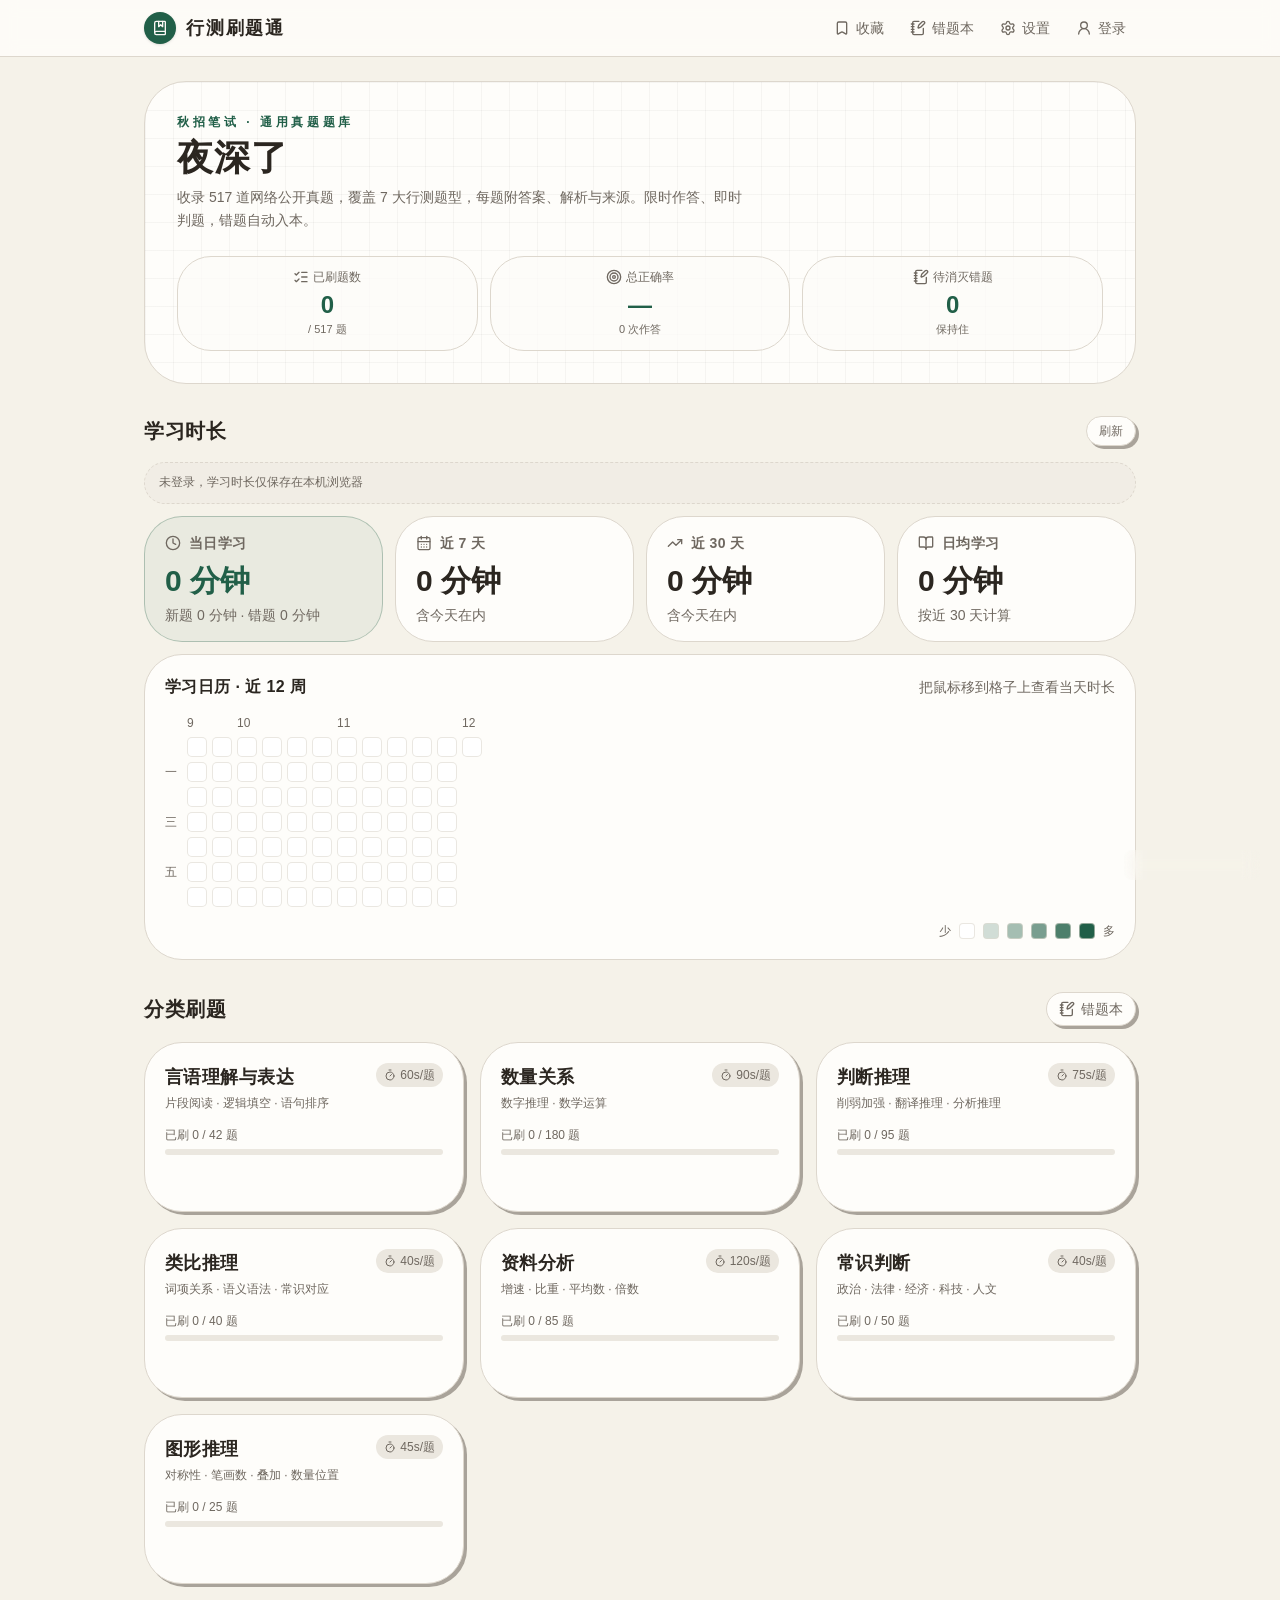
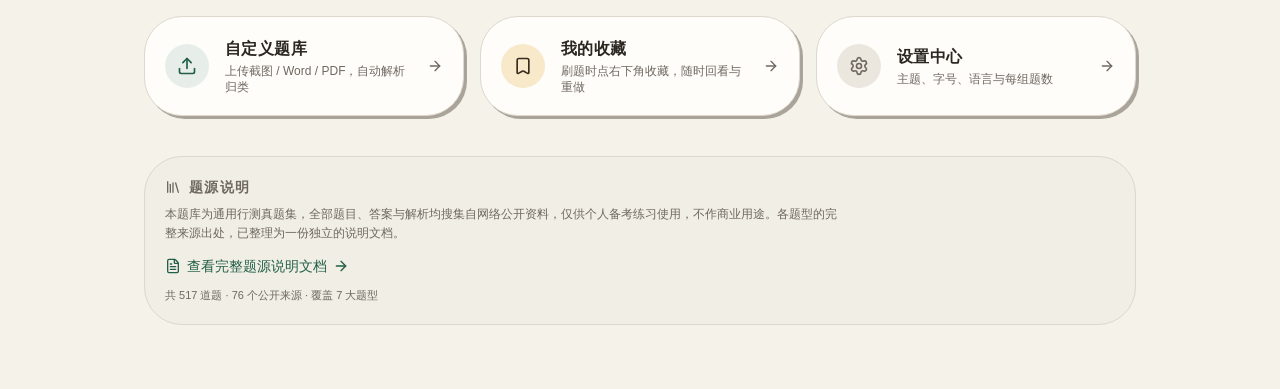
==== index.html @ c7a56f40 "chore: 初始化行测刷题通静态站点" ====
<!DOCTYPE html>
<html lang="zh-Hans">
  <head>
    <meta charset="UTF-8" >
    <meta name="msvalidate.01" content="D56462AE80B5B87D49E6B9853FD549CF" >
    <meta name="baidu-site-verification" content="codeva-R9RkC5d6Xz" >
    <meta name="viewport" content="width=device-width, initial-scale=1.0, viewport-fit=cover" >
    <meta name="applicable-device" content="pc,mobile" >

    
    <title>行测刷题通 | 秋招在线测评行测真题刷题工具（附解析）</title>
    <meta name="description" content="秋招笔试行测在线刷题工具：收录网络公开行测真题，覆盖言语理解、判断推理、数量关系、资料分析、常识判断，每题附答案解析与题源，支持限时作答、即时判题、错题本，登录后进度云端同步。" >
    <meta name="keywords" content="行测刷题,秋招笔试,在线刷题,行测题库,行测真题,言语理解,判断推理,资料分析,数量关系,常识判断,秋招在线测评,行测真题解析" >
    <meta name="robots" content="index,follow" >
    <link rel="sitemap" type="application/xml" href="/sitemaps.xml" >
    <link rel="canonical" href="https://zy5w0w3lmnir.meoo.zone/" >

    <meta property="og:type" content="website" >
    <meta property="og:site_name" content="行测刷题通" >
    <meta property="og:title" content="行测刷题通 | 秋招在线测评行测真题刷题工具" >
    <meta property="og:description" content="行测真题在线刷，逐题解析、错题自动归档、进度云端同步，备考秋招笔试必备。" >
    <meta property="og:url" content="https://zy5w0w3lmnir.meoo.zone/" >
    <meta property="og:image" content="https://zy5w0w3lmnir.meoo.zone/favicon.ico" >
    <meta name="twitter:card" content="summary" >

    <script type="application/ld+json">
    {
      "@context": "https://schema.org",
      "@type": "WebApplication",
      "name": "行测刷题通",
      "alternateName": "秋招在线测评刷题工具",
      "url": "https://zy5w0w3lmnir.meoo.zone/",
      "applicationCategory": "EducationalApplication",
      "operatingSystem": "Web",
      "inLanguage": "zh-CN",
      "description": "秋招笔试行测真题在线刷题工具，含答案解析、错题本与云端同步。",
      "offers": { "@type": "Offer", "price": "0", "priceCurrency": "CNY" }
    }
    </script>
    <script type="application/ld+json">
    {
      "@context": "https://schema.org",
      "@type": "FAQPage",
      "mainEntity": [
        {
          "@type": "Question",
          "name": "这个行测刷题工具收费吗？",
          "acceptedAnswer": { "@type": "Answer", "text": "免费使用，不用登录就能刷题看解析；登录只用于把进度和收藏同步到云端。" }
        },
        {
          "@type": "Question",
          "name": "需要注册账号才能用吗？",
          "acceptedAnswer": { "@type": "Answer", "text": "不需要。游客可以直接刷题，做过的题和收藏保存在浏览器本地；注册登录后进度可跨设备云端同步。" }
        },
        {
          "@type": "Question",
          "name": "题库包含哪些题型？",
          "acceptedAnswer": { "@type": "Answer", "text": "覆盖言语理解与表达、数量关系、判断推理、类比推理、资料分析、常识判断、图形推理七类，共 500 多道带解析的行测真题。" }
        },
        {
          "@type": "Question",
          "name": "每道题都有答案解析吗？",
          "acceptedAnswer": { "@type": "Answer", "text": "每道题都附参考答案、逐项解析和题源说明，错题会自动归档到错题本方便重做。" }
        }
      ]
    }
    </script>
    

    <style>
      /* 首屏防闪：主题底色与深色滚动条在 React 加载前立即生效 */
      html, body {
        margin: 0;
        padding: 0;
        width: 100%;
        height: 100%;
      }
      html {
        color-scheme: light;
      }
      html.dark {
        color-scheme: dark;
      }
      html.light, html.light body {
        background-color: #f5f2e9;
        color: #2b2620;
      }
      html.dark, html.dark body {
        background-color: #1a1712;
        color: #eae6dc;
      }

      /* 给不执行 JS 的爬虫（百度）看的第一屏文字 */
      #seo-content {
        max-width: 720px;
        margin: 0 auto;
        padding: 48px 24px 40px;
        font-family: -apple-system, BlinkMacSystemFont, 'Segoe UI', 'PingFang SC',
          'Hiragino Sans GB', 'Microsoft YaHei', sans-serif;
        line-height: 1.75;
        font-size: 15px;
      }
      #seo-content h1 { font-size: 26px; line-height: 1.4; margin: 0 0 16px; }
      #seo-content h2 { font-size: 18px; margin: 28px 0 12px; }
      #seo-content p { margin: 0 0 14px; }
      #seo-content ul { padding-left: 20px; margin: 0 0 14px; }
      #seo-content li { margin-bottom: 6px; }
      #seo-content a { color: #8a6d3b; }
    </style>
    <script>
      // 在 React 加载前套用用户上次保存的外观设置，避免主题 / 字号闪烁
      (function () {
        var KEY = 'xingce.settings';
        var FALLBACK = { theme: 'light', fontSize: 'standard', language: 'zh-Hans' };
        var SCALE = { standard: 1, large: 1.15, xlarge: 1.3 };
        var saved = null;
        var settings = FALLBACK;

        try {
          var raw = window.localStorage.getItem(KEY);
          if (raw) {
            saved = JSON.parse(raw);
            if (saved && typeof saved === 'object') {
              settings = {
                theme: saved.theme === 'dark' ? 'dark' : 'light',
                fontSize: SCALE[saved.fontSize] ? saved.fontSize : 'standard',
                language:
                  saved.language === 'en' || saved.language === 'zh-Hant'
                    ? saved.language
                    : 'zh-Hans',
              };
            }
          }
        } catch (e) {
          /* 隐私模式或脏数据：直接用兜底值 */
        }

        function apply(theme) {
          var root = document.documentElement;
          theme = theme === 'dark' ? 'dark' : 'light';
          root.classList.remove('light', 'dark');
          root.classList.add(theme);
          root.setAttribute('data-theme', theme);
        }

        apply(settings.theme);
        document.documentElement.setAttribute('data-font', settings.fontSize);
        document.documentElement.style.setProperty(
          '--font-scale',
          String(SCALE[settings.fontSize] || 1),
        );
        document.documentElement.setAttribute('lang', settings.language);

        // 预览容器（iframe）可能由父页推送主题；用户已保存过设置时以用户设置为准
        if (window.self !== window.top && !saved) {
          window.addEventListener('message', function (event) {
            var data = event.data;
            if (data && (data.theme === 'light' || data.theme === 'dark')) {
              apply(data.theme);
            }
          });
        }

        // React 一渲染出内容，就把给爬虫看的静态文案收起来，避免和真实界面重叠
        document.addEventListener('DOMContentLoaded', function () {
          var seo = document.getElementById('seo-content');
          var root = document.getElementById('root');
          if (!seo || !root) return;
          var check = function () {
            if (root.childElementCount > 0) {
              seo.style.display = 'none';
              observer.disconnect();
            }
          };
          var observer = new MutationObserver(check);
          observer.observe(root, { childList: true, subtree: true });
          check();
          // 兜底：万一界面是慢慢渲染出来的，2 秒后再检查一次
          setTimeout(check, 2000);
        });
      })();
    </script>
    <script type="module" crossorigin src="/assets/index-B-A292Km.js"></script>
    <link rel="stylesheet" crossorigin href="/assets/index-BGUTOH2x.css">
  <link rel="icon" href="/favicon.ico?v=0"></head>

  <body>
    <div id="root"></div>

    
    <div id="seo-content">
      <h1>行测刷题通 —— 秋招在线测评行测真题在线刷题工具</h1>
      <p>
        收录网络公开行测真题，覆盖言语理解与表达、数量关系、判断推理、资料分析、常识判断五大题型，
        每题附参考答案、详细解析与题源说明，适合准备秋招、春招、实习笔试的同学短期集中刷题。
      </p>
      <p>
        支持按题型分类专项练习、限时作答、即时判题、正确率统计、错题自动归档与收藏重做；
        登录后做题进度与外观设置可跨设备云端同步，手机、平板、电脑都能用。
      </p>
      <h2>主要功能</h2>
      <ul>
        <li>行测真题题库，按题型分类专项刷题</li>
        <li>每题逐项解析，附题源标注</li>
        <li>限时模拟作答、即时判题、正确率统计</li>
        <li>错题本自动归档，支持重做消灭错题</li>
        <li>收藏夹、外观与字号设置、账号云同步</li>
      </ul>
      <h2>按题型练习</h2>
      <ul>
        <li><a href="https://zy5w0w3lmnir.meoo.zone/practice/language">言语理解与表达专项练习</a>（42 题）</li>
        <li><a href="https://zy5w0w3lmnir.meoo.zone/practice/quant">数量关系专项练习</a>（180 题）</li>
        <li><a href="https://zy5w0w3lmnir.meoo.zone/practice/logic">判断推理专项练习</a>（95 题）</li>
        <li><a href="https://zy5w0w3lmnir.meoo.zone/practice/analogy">类比推理专项练习</a>（40 题）</li>
        <li><a href="https://zy5w0w3lmnir.meoo.zone/practice/data">资料分析专项练习</a>（85 题）</li>
        <li><a href="https://zy5w0w3lmnir.meoo.zone/practice/common">常识判断专项练习</a>（50 题）</li>
        <li><a href="https://zy5w0w3lmnir.meoo.zone/practice/figure">图形推理专项练习</a>（25 题）</li>
      </ul>
      <h2>常见问题</h2>
      <h3>这个工具收费吗？需要注册吗？</h3>
      <p>完全免费，不注册也能直接刷题、看解析；登录只是用来把做题进度和收藏同步到云端，方便换设备继续。</p>
      <h3>题库有多少题？覆盖哪些题型？</h3>
      <p>目前收录 500 多道网络公开行测真题，覆盖言语理解与表达、数量关系、判断推理、类比推理、资料分析、常识判断、图形推理七类，每题附答案、解析与题源。</p>
      <h3>错题和收藏会丢吗？</h3>
      <p>游客态的做题记录与收藏保存在浏览器本地，清理浏览器数据会丢失；登录后自动同步到云端，长期保存、跨设备可用。</p>
      <h3>手机上能用吗？</h3>
      <p>可以，页面自适应手机、平板和电脑，随时随地点开就能练。</p>
      <p>
        <a href="https://zy5w0w3lmnir.meoo.zone/practice/language">开始刷题</a> ·
        <a href="https://zy5w0w3lmnir.meoo.zone/sources">题源说明</a> ·
        <a href="https://zy5w0w3lmnir.meoo.zone/login">登录 / 注册</a>
      </p>
    </div>

    <script>
    var _hmt = _hmt || [];
    (function() {
      var hm = document.createElement("script");
      hm.src = "https://hm.baidu.com/hm.js?1a1ce10a3e81bd5424cb8cbe919939a1";
      var s = document.getElementsByTagName("script")[0];
      s.parentNode.insertBefore(hm, s);
    })();
    </script>
  <script id="meoo-baxia-web-security" async src="https://g.alicdn.com/sd/baxia/2.5.35/baxiaCommon.js"></script>
      <div id="meoo-brand-watermark" style="
        position: fixed;
        bottom: 20px;
        right: 20px;
        z-index: 9999999;
        font-family: -apple-system, BlinkMacSystemFont, 'Segoe UI', Roboto, sans-serif;
        font-size: 12px;
        color: #666;
        background: rgba(255, 255, 255, 0.95);
        padding: 6px 8px 6px 10px;
        border-radius: 8px;
        box-shadow: 0 2px 12px rgba(0, 0, 0, 0.1);
        backdrop-filter: blur(8px);
        cursor: pointer;
        transition: all 0.2s ease;
        user-select: none;
        display: flex;
        align-items: center;
        gap: 5px;
      " onclick="window.open('https://meoo.com', '_blank')"
         onmouseover="this.style.transform='scale(1.02)'; this.style.background='rgba(255, 255, 255, 0.98)'; this.style.boxShadow='0 4px 16px rgba(0, 0, 0, 0.15)';"
         onmouseout="this.style.transform='scale(1)'; this.style.background='rgba(255, 255, 255, 0.95)'; this.style.boxShadow='0 2px 12px rgba(0, 0, 0, 0.1)';">
        <img src="https://assets.cdn.meoo.host/public/meoo-logo.png" alt="Meoo" style="width: 16px; height: 16px; border-radius: 3px;">
        <span style="white-space: nowrap;">By <span style="font-weight: 600; color: #007bff;">Meoo 秒悟</span></span>
        <button onclick="event.stopPropagation(); document.getElementById('meoo-brand-watermark').remove();" style="
          background: none;
          border: none;
          color: #bbb;
          cursor: pointer;
          font-size: 16px;
          font-weight: bold;
          margin-left: 2px;
          padding: 0;
          width: 14px;
          height: 14px;
          display: flex;
          align-items: center;
          justify-content: center;
          transition: color 0.2s ease;
          line-height: 1;
        " onmouseover="this.style.color='#666';" onmouseout="this.style.color='#bbb';">×</button>
      </div>
    </body>
</html>
---- assets/index-BGUTOH2x.css ----
@supports (((-webkit-hyphens:none)) and (not (margin-trim:inline))) or ((-moz-orient:inline) and (not (color:rgb(from red r g b)))){*,:before,:after{--tw-translate-x:0;--tw-translate-y:0;--tw-translate-z:0;--tw-rotate-x:initial;--tw-rotate-y:initial;--tw-rotate-z:initial;--tw-skew-x:initial;--tw-skew-y:initial;--tw-space-y-reverse:0;--tw-space-x-reverse:0;--tw-divide-y-reverse:0;--tw-border-style:solid;--tw-leading:initial;--tw-font-weight:initial;--tw-tracking:initial;--tw-ordinal:initial;--tw-slashed-zero:initial;--tw-numeric-figure:initial;--tw-numeric-spacing:initial;--tw-numeric-fraction:initial;--tw-shadow:0 0 transparent;--tw-shadow-color:initial;--tw-shadow-alpha:100%;--tw-inset-shadow:0 0 transparent;--tw-inset-shadow-color:initial;--tw-inset-shadow-alpha:100%;--tw-ring-color:initial;--tw-ring-shadow:0 0 transparent;--tw-inset-ring-color:initial;--tw-inset-ring-shadow:0 0 transparent;--tw-ring-inset:initial;--tw-ring-offset-width:0px;--tw-ring-offset-color:#fff;--tw-ring-offset-shadow:0 0 transparent;--tw-outline-style:solid;--tw-blur:initial;--tw-brightness:initial;--tw-contrast:initial;--tw-grayscale:initial;--tw-hue-rotate:initial;--tw-invert:initial;--tw-opacity:initial;--tw-saturate:initial;--tw-sepia:initial;--tw-drop-shadow:initial;--tw-drop-shadow-color:initial;--tw-drop-shadow-alpha:100%;--tw-drop-shadow-size:initial;--tw-backdrop-blur:initial;--tw-backdrop-brightness:initial;--tw-backdrop-contrast:initial;--tw-backdrop-grayscale:initial;--tw-backdrop-hue-rotate:initial;--tw-backdrop-invert:initial;--tw-backdrop-opacity:initial;--tw-backdrop-saturate:initial;--tw-backdrop-sepia:initial;--tw-duration:initial;--tw-ease:initial;--tw-content:"";--tw-scale-x:1;--tw-scale-y:1;--tw-scale-z:1;--tw-animation-delay:0s;--tw-animation-direction:normal;--tw-animation-duration:initial;--tw-animation-fill-mode:none;--tw-animation-iteration-count:1;--tw-enter-blur:0;--tw-enter-opacity:1;--tw-enter-rotate:0;--tw-enter-scale:1;--tw-enter-translate-x:0;--tw-enter-translate-y:0;--tw-exit-blur:0;--tw-exit-opacity:1;--tw-exit-rotate:0;--tw-exit-scale:1;--tw-exit-translate-x:0;--tw-exit-translate-y:0}::backdrop{--tw-translate-x:0;--tw-translate-y:0;--tw-translate-z:0;--tw-rotate-x:initial;--tw-rotate-y:initial;--tw-rotate-z:initial;--tw-skew-x:initial;--tw-skew-y:initial;--tw-space-y-reverse:0;--tw-space-x-reverse:0;--tw-divide-y-reverse:0;--tw-border-style:solid;--tw-leading:initial;--tw-font-weight:initial;--tw-tracking:initial;--tw-ordinal:initial;--tw-slashed-zero:initial;--tw-numeric-figure:initial;--tw-numeric-spacing:initial;--tw-numeric-fraction:initial;--tw-shadow:0 0 transparent;--tw-shadow-color:initial;--tw-shadow-alpha:100%;--tw-inset-shadow:0 0 transparent;--tw-inset-shadow-color:initial;--tw-inset-shadow-alpha:100%;--tw-ring-color:initial;--tw-ring-shadow:0 0 transparent;--tw-inset-ring-color:initial;--tw-inset-ring-shadow:0 0 transparent;--tw-ring-inset:initial;--tw-ring-offset-width:0px;--tw-ring-offset-color:#fff;--tw-ring-offset-shadow:0 0 transparent;--tw-outline-style:solid;--tw-blur:initial;--tw-brightness:initial;--tw-contrast:initial;--tw-grayscale:initial;--tw-hue-rotate:initial;--tw-invert:initial;--tw-opacity:initial;--tw-saturate:initial;--tw-sepia:initial;--tw-drop-shadow:initial;--tw-drop-shadow-color:initial;--tw-drop-shadow-alpha:100%;--tw-drop-shadow-size:initial;--tw-backdrop-blur:initial;--tw-backdrop-brightness:initial;--tw-backdrop-contrast:initial;--tw-backdrop-grayscale:initial;--tw-backdrop-hue-rotate:initial;--tw-backdrop-invert:initial;--tw-backdrop-opacity:initial;--tw-backdrop-saturate:initial;--tw-backdrop-sepia:initial;--tw-duration:initial;--tw-ease:initial;--tw-content:"";--tw-scale-x:1;--tw-scale-y:1;--tw-scale-z:1;--tw-animation-delay:0s;--tw-animation-direction:normal;--tw-animation-duration:initial;--tw-animation-fill-mode:none;--tw-animation-iteration-count:1;--tw-enter-blur:0;--tw-enter-opacity:1;--tw-enter-rotate:0;--tw-enter-scale:1;--tw-enter-translate-x:0;--tw-enter-translate-y:0;--tw-exit-blur:0;--tw-exit-opacity:1;--tw-exit-rotate:0;--tw-exit-scale:1;--tw-exit-translate-x:0;--tw-exit-translate-y:0}}:root,:host{--font-sans:var(--font-sans);--font-mono:ui-monospace, SFMono-Regular, Menlo, Monaco, Consolas, "Liberation Mono", "Courier New", monospace;--color-black:#000;--color-white:#fff;--spacing:.25rem;--container-sm:24rem;--container-md:28rem;--container-lg:32rem;--container-xl:36rem;--container-2xl:42rem;--container-3xl:48rem;--container-5xl:64rem;--text-xs:.75rem;--text-xs--line-height:calc(1 / .75);--text-sm:.875rem;--text-sm--line-height:calc(1.25 / .875);--text-base:1rem;--text-base--line-height:1.5;--text-lg:1.125rem;--text-lg--line-height:calc(1.75 / 1.125);--text-xl:1.25rem;--text-xl--line-height:calc(1.75 / 1.25);--text-2xl:1.5rem;--text-2xl--line-height:calc(2 / 1.5);--text-3xl:1.875rem;--text-3xl--line-height:1.2;--text-4xl:2.25rem;--text-4xl--line-height:calc(2.5 / 2.25);--font-weight-normal:400;--font-weight-medium:500;--font-weight-semibold:600;--font-weight-bold:700;--tracking-tight:-.025em;--tracking-wide:.025em;--tracking-widest:.1em;--leading-relaxed:1.625;--ease-in-out:cubic-bezier(.4, 0, .2, 1);--animate-spin:spin 1s linear infinite;--animate-pulse:pulse 2s cubic-bezier(.4, 0, .6, 1) infinite;--aspect-video:16 / 9;--default-transition-duration:.15s;--default-transition-timing-function:cubic-bezier(.4, 0, .2, 1);--default-font-family:var(--font-sans);--default-mono-font-family:var(--font-mono);--color-background:var(--background);--color-foreground:var(--foreground);--color-primary:var(--primary);--color-destructive:var(--destructive);--color-border:var(--border);--font-display:var(--font-display)}*,:after,:before{box-sizing:border-box;border:0 solid;margin:0;padding:0}::backdrop{box-sizing:border-box;border:0 solid;margin:0;padding:0}::-webkit-file-upload-button{box-sizing:border-box;border:0 solid;margin:0;padding:0}::file-selector-button{box-sizing:border-box;border:0 solid;margin:0;padding:0}html,:host{-webkit-text-size-adjust:100%;-moz-tab-size:4;tab-size:4;line-height:1.5;font-family:var(--default-font-family,-apple-system, BlinkMacSystemFont, "Segoe UI", Roboto, "Helvetica Neue", "Noto Sans", Arial, sans-serif, "Apple Color Emoji", "Segoe UI Emoji", "Segoe UI Symbol", "Noto Color Emoji");font-feature-settings:var(--default-font-feature-settings,normal);font-variation-settings:var(--default-font-variation-settings,normal);-webkit-tap-highlight-color:transparent}hr{height:0;color:inherit;border-top-width:1px}abbr:where([title]){-webkit-text-decoration:underline dotted;text-decoration:underline dotted}h1,h2,h3,h4,h5,h6{font-size:inherit;font-weight:inherit}a{color:inherit;-webkit-text-decoration:inherit;-webkit-text-decoration:inherit;text-decoration:inherit}b,strong{font-weight:bolder}code,kbd,samp,pre{font-family:var(--default-mono-font-family,ui-monospace, SFMono-Regular, Menlo, Monaco, Consolas, "Liberation Mono", "Courier New", monospace);font-feature-settings:var(--default-mono-font-feature-settings,normal);font-variation-settings:var(--default-mono-font-variation-settings,normal);font-size:1em}small{font-size:80%}sub,sup{vertical-align:baseline;font-size:75%;line-height:0;position:relative}sub{bottom:-.25em}sup{top:-.5em}table{text-indent:0;border-color:inherit;border-collapse:collapse}:-moz-focusring:where(:not(iframe)){outline:auto}progress{vertical-align:baseline}summary{display:list-item}ol,ul,menu{list-style:none}img,svg,video,canvas,audio,iframe,embed,object{vertical-align:middle;display:block}img,video{max-width:100%;height:auto}button,input,select,optgroup,textarea{font:inherit;font-feature-settings:inherit;font-variation-settings:inherit;letter-spacing:inherit;color:inherit;opacity:1;background-color:transparent;border-radius:0}::-webkit-file-upload-button{font:inherit;font-feature-settings:inherit;font-variation-settings:inherit;letter-spacing:inherit;color:inherit;opacity:1;background-color:transparent;border-radius:0}::file-selector-button{font:inherit;font-feature-settings:inherit;font-variation-settings:inherit;letter-spacing:inherit;color:inherit;opacity:1;background-color:transparent;border-radius:0}:where(select:-webkit-any([multiple],[size])) optgroup{font-weight:bolder}:where(select:-moz-any([multiple],[size])) optgroup{font-weight:bolder}:where(select:is([multiple],[size])) optgroup{font-weight:bolder}:where(select:-webkit-any([multiple],[size])) optgroup option{padding-inline-start:20px}:where(select:-moz-any([multiple],[size])) optgroup option{padding-inline-start:20px}:where(select:is([multiple],[size])) optgroup option{padding-inline-start:20px}::-webkit-file-upload-button{margin-inline-end:4px}::file-selector-button{margin-inline-end:4px}::placeholder{opacity:1}@supports (not ((-webkit-appearance:-apple-pay-button))) or (contain-intrinsic-size:1px){::placeholder{color:currentColor}@supports (color:color-mix(in lab,red,red)){::placeholder{color:color-mix(in oklab,currentcolor 50%,transparent)}}}textarea{resize:vertical}::-webkit-search-decoration{-webkit-appearance:none}::-webkit-date-and-time-value{min-height:1lh;text-align:inherit}::-webkit-datetime-edit{display:inline-flex}::-webkit-datetime-edit-fields-wrapper{padding:0}::-webkit-datetime-edit{padding-block-start:0;padding-block-end:0}::-webkit-datetime-edit-year-field{padding-block-start:0;padding-block-end:0}::-webkit-datetime-edit-month-field{padding-block-start:0;padding-block-end:0}::-webkit-datetime-edit-day-field{padding-block-start:0;padding-block-end:0}::-webkit-datetime-edit-hour-field{padding-block-start:0;padding-block-end:0}::-webkit-datetime-edit-minute-field{padding-block-start:0;padding-block-end:0}::-webkit-datetime-edit-second-field{padding-block-start:0;padding-block-end:0}::-webkit-datetime-edit-millisecond-field{padding-block-start:0;padding-block-end:0}::-webkit-datetime-edit-meridiem-field{padding-block-start:0;padding-block-end:0}::-webkit-calendar-picker-indicator{line-height:1}:-moz-ui-invalid{box-shadow:none}button{-webkit-appearance:button;-moz-appearance:button;appearance:button}input:where([type=button],[type=reset],[type=submit]){-webkit-appearance:button;-moz-appearance:button;appearance:button}::-webkit-file-upload-button{-webkit-appearance:button;-moz-appearance:button;appearance:button}::file-selector-button{-webkit-appearance:button;-moz-appearance:button;appearance:button}::-webkit-inner-spin-button{height:auto}::-webkit-outer-spin-button{height:auto}[hidden]:where(:not([hidden=until-found])){display:none!important}html{--lightningcss-light:initial;--lightningcss-dark: ;color-scheme:light}html.dark{--lightningcss-light: ;--lightningcss-dark:initial;color-scheme:dark}*{border-color:var(--color-border)}body{background-color:var(--color-background);color:var(--color-foreground);font-family:var(--font-sans);transition:background-color .2s,color .2s}::selection{background-color:rgba(218,149,11,.35)}.pointer-events-none{pointer-events:none}.invisible{visibility:hidden}.visible{visibility:visible}.sr-only{clip-path:inset(50%);white-space:nowrap;border-width:0;width:1px;height:1px;margin:-1px;padding:0;position:absolute;overflow:hidden}.absolute{position:absolute}.fixed{position:fixed}.relative{position:relative}.static{position:static}.sticky{position:sticky}.inset-0{top:0;bottom:0;left:0;right:0}.inset-x-0{left:0;right:0}.inset-y-0{top:0;bottom:0}.-top-1{top:calc(var(--spacing) * -1)}.-top-3\.5{top:calc(var(--spacing) * -3.5)}.-top-12{top:calc(var(--spacing) * -12)}.top-0{top:0}.top-1\.5{top:calc(var(--spacing) * 1.5)}.top-1\/2{top:50%}.top-1\/3{top:33.3333%}.top-2\/3{top:66.6667%}.top-3\.5{top:calc(var(--spacing) * 3.5)}.top-4{top:calc(var(--spacing) * 4)}.top-\[1px\]{top:1px}.top-\[50\%\]{top:50%}.top-\[60\%\]{top:60%}.top-full{top:100%}.-right-3\.5{right:calc(var(--spacing) * -3.5)}.-right-12{right:calc(var(--spacing) * -12)}.right-0{right:0}.right-1{right:var(--spacing)}.right-2{right:calc(var(--spacing) * 2)}.right-3{right:calc(var(--spacing) * 3)}.right-4{right:calc(var(--spacing) * 4)}.-bottom-3\.5{bottom:calc(var(--spacing) * -3.5)}.-bottom-12{bottom:calc(var(--spacing) * -12)}.bottom-0{bottom:0}.-left-3\.5{left:calc(var(--spacing) * -3.5)}.-left-12{left:calc(var(--spacing) * -12)}.left-0{left:0}.left-1{left:var(--spacing)}.left-1\/2{left:50%}.left-1\/3{left:33.3333%}.left-2{left:calc(var(--spacing) * 2)}.left-2\/3{left:66.6667%}.left-6{left:calc(var(--spacing) * 6)}.left-\[50\%\]{left:50%}.z-10{z-index:10}.z-20{z-index:20}.z-30{z-index:30}.z-40{z-index:40}.z-50{z-index:50}.z-\[1\]{z-index:1}.-mx-1{margin-inline:calc(var(--spacing) * -1)}.mx-2{margin-inline:calc(var(--spacing) * 2)}.mx-3\.5{margin-inline:calc(var(--spacing) * 3.5)}.mx-auto{margin-inline-start:auto;margin-inline-end:auto}.my-0\.5{margin-block:calc(var(--spacing) * .5)}.my-1{margin-block:var(--spacing)}.-mt-4{margin-top:calc(var(--spacing) * -4)}.mt-0\.5{margin-top:calc(var(--spacing) * .5)}.mt-1{margin-top:var(--spacing)}.mt-1\.5{margin-top:calc(var(--spacing) * 1.5)}.mt-2{margin-top:calc(var(--spacing) * 2)}.mt-2\.5{margin-top:calc(var(--spacing) * 2.5)}.mt-3{margin-top:calc(var(--spacing) * 3)}.mt-4{margin-top:calc(var(--spacing) * 4)}.mt-5{margin-top:calc(var(--spacing) * 5)}.mt-6{margin-top:calc(var(--spacing) * 6)}.mt-7{margin-top:calc(var(--spacing) * 7)}.mt-8{margin-top:calc(var(--spacing) * 8)}.mt-9{margin-top:calc(var(--spacing) * 9)}.mt-10{margin-top:calc(var(--spacing) * 10)}.mt-24{margin-top:calc(var(--spacing) * 24)}.mt-auto{margin-top:auto}.mr-1{margin-right:var(--spacing)}.mr-1\.5{margin-right:calc(var(--spacing) * 1.5)}.mr-2{margin-right:calc(var(--spacing) * 2)}.mb-1{margin-bottom:var(--spacing)}.mb-1\.5{margin-bottom:calc(var(--spacing) * 1.5)}.mb-2{margin-bottom:calc(var(--spacing) * 2)}.mb-3{margin-bottom:calc(var(--spacing) * 3)}.mb-4{margin-bottom:calc(var(--spacing) * 4)}.mb-5{margin-bottom:calc(var(--spacing) * 5)}.mb-8{margin-bottom:calc(var(--spacing) * 8)}.-ml-4{margin-left:calc(var(--spacing) * -4)}.ml-0\.5{margin-left:calc(var(--spacing) * .5)}.ml-1{margin-left:var(--spacing)}.ml-auto{margin-left:auto}.line-clamp-2{-webkit-line-clamp:2;-webkit-box-orient:vertical;display:-webkit-box;overflow:hidden}.block{display:block}.flex{display:flex}.grid{display:grid}.hidden{display:none}.inline{display:inline}.inline-flex{display:inline-flex}.table{display:table}.aspect-square{aspect-ratio:1}.aspect-video{aspect-ratio:var(--aspect-video)}.size-\(--cell-size\){width:var(--cell-size);height:var(--cell-size)}.size-4{width:calc(var(--spacing) * 4);height:calc(var(--spacing) * 4)}.h-\(--cell-size\){height:var(--cell-size)}.h-1\.5{height:calc(var(--spacing) * 1.5)}.h-2{height:calc(var(--spacing) * 2)}.h-2\.5{height:calc(var(--spacing) * 2.5)}.h-3{height:calc(var(--spacing) * 3)}.h-3\.5{height:calc(var(--spacing) * 3.5)}.h-4{height:calc(var(--spacing) * 4)}.h-5{height:calc(var(--spacing) * 5)}.h-6{height:calc(var(--spacing) * 6)}.h-7{height:calc(var(--spacing) * 7)}.h-8{height:calc(var(--spacing) * 8)}.h-9{height:calc(var(--spacing) * 9)}.h-10{height:calc(var(--spacing) * 10)}.h-11{height:calc(var(--spacing) * 11)}.h-12{height:calc(var(--spacing) * 12)}.h-14{height:calc(var(--spacing) * 14)}.h-16{height:calc(var(--spacing) * 16)}.h-20{height:calc(var(--spacing) * 20)}.h-28{height:calc(var(--spacing) * 28)}.h-\[1px\]{height:1px}.h-\[100dvh\]{height:100dvh}.h-\[var\(--radix-navigation-menu-viewport-height\)\]{height:var(--radix-navigation-menu-viewport-height)}.h-\[var\(--radix-select-trigger-height\)\]{height:var(--radix-select-trigger-height)}.h-auto{height:auto}.h-full{height:100%}.h-px{height:1px}.h-svh{height:100svh}.max-h-\(--radix-context-menu-content-available-height\){max-height:var(--radix-context-menu-content-available-height)}.max-h-\(--radix-select-content-available-height\){max-height:var(--radix-select-content-available-height)}.max-h-\[300px\]{max-height:300px}.max-h-\[420px\]{max-height:420px}.max-h-\[var\(--radix-dropdown-menu-content-available-height\)\]{max-height:var(--radix-dropdown-menu-content-available-height)}.min-h-0{min-height:0}.min-h-11{min-height:calc(var(--spacing) * 11)}.min-h-\[60px\]{min-height:60px}.min-h-screen{min-height:100vh}.min-h-svh{min-height:100svh}.w-\(--cell-size\){width:var(--cell-size)}.w-\(--sidebar-width\){width:var(--sidebar-width)}.w-0{width:0}.w-1{width:var(--spacing)}.w-2{width:calc(var(--spacing) * 2)}.w-2\.5{width:calc(var(--spacing) * 2.5)}.w-3{width:calc(var(--spacing) * 3)}.w-3\.5{width:calc(var(--spacing) * 3.5)}.w-3\/4{width:75%}.w-4{width:calc(var(--spacing) * 4)}.w-5{width:calc(var(--spacing) * 5)}.w-6{width:calc(var(--spacing) * 6)}.w-7{width:calc(var(--spacing) * 7)}.w-8{width:calc(var(--spacing) * 8)}.w-9{width:calc(var(--spacing) * 9)}.w-10{width:calc(var(--spacing) * 10)}.w-11{width:calc(var(--spacing) * 11)}.w-12{width:calc(var(--spacing) * 12)}.w-14{width:calc(var(--spacing) * 14)}.w-16{width:calc(var(--spacing) * 16)}.w-20{width:calc(var(--spacing) * 20)}.w-28{width:calc(var(--spacing) * 28)}.w-32{width:calc(var(--spacing) * 32)}.w-64{width:calc(var(--spacing) * 64)}.w-72{width:calc(var(--spacing) * 72)}.w-\[1px\]{width:1px}.w-\[100px\]{width:100px}.w-auto{width:auto}.w-fit{width:-moz-fit-content;width:fit-content}.w-full{width:100%}.w-max{width:max-content}.w-px{width:1px}.max-w-\(--skeleton-width\){max-width:var(--skeleton-width)}.max-w-2xl{max-width:var(--container-2xl)}.max-w-3xl{max-width:var(--container-3xl)}.max-w-5xl{max-width:var(--container-5xl)}.max-w-24{max-width:calc(var(--spacing) * 24)}.max-w-56{max-width:calc(var(--spacing) * 56)}.max-w-\[85\%\]{max-width:85%}.max-w-full{max-width:100%}.max-w-lg{max-width:var(--container-lg)}.max-w-max{max-width:max-content}.max-w-md{max-width:var(--container-md)}.max-w-xl{max-width:var(--container-xl)}.min-w-\(--cell-size\){min-width:var(--cell-size)}.min-w-0{min-width:0}.min-w-5{min-width:calc(var(--spacing) * 5)}.min-w-8{min-width:calc(var(--spacing) * 8)}.min-w-9{min-width:calc(var(--spacing) * 9)}.min-w-10{min-width:calc(var(--spacing) * 10)}.min-w-\[8rem\]{min-width:8rem}.min-w-\[12rem\]{min-width:12rem}.min-w-\[420px\]{min-width:420px}.min-w-\[var\(--radix-select-trigger-width\)\]{min-width:var(--radix-select-trigger-width)}.flex-1{flex:1}.shrink-0{flex-shrink:0}.grow{flex-grow:1}.grow-0{flex-grow:0}.basis-full{flex-basis:100%}.caption-bottom{caption-side:bottom}.border-collapse{border-collapse:collapse}.origin-\(--radix-context-menu-content-transform-origin\){transform-origin:var(--radix-context-menu-content-transform-origin)}.origin-\(--radix-dropdown-menu-content-transform-origin\){transform-origin:var(--radix-dropdown-menu-content-transform-origin)}.origin-\(--radix-hover-card-content-transform-origin\){transform-origin:var(--radix-hover-card-content-transform-origin)}.origin-\(--radix-menubar-content-transform-origin\){transform-origin:var(--radix-menubar-content-transform-origin)}.origin-\(--radix-popover-content-transform-origin\){transform-origin:var(--radix-popover-content-transform-origin)}.origin-\(--radix-select-content-transform-origin\){transform-origin:var(--radix-select-content-transform-origin)}.origin-\(--radix-tooltip-content-transform-origin\){transform-origin:var(--radix-tooltip-content-transform-origin)}.-translate-x-1\/2{--tw-translate-x:-50%;translate:var(--tw-translate-x) var(--tw-translate-y)}.-translate-x-px{--tw-translate-x:-1px;translate:var(--tw-translate-x) var(--tw-translate-y)}.translate-x-1\/2{--tw-translate-x:50%;translate:var(--tw-translate-x) var(--tw-translate-y)}.translate-x-\[-50\%\]{--tw-translate-x:-50%;translate:var(--tw-translate-x) var(--tw-translate-y)}.translate-x-px{--tw-translate-x:1px;translate:var(--tw-translate-x) var(--tw-translate-y)}.-translate-y-1\/2{--tw-translate-y:-50%;translate:var(--tw-translate-x) var(--tw-translate-y)}.translate-y-1\/2{--tw-translate-y:50%;translate:var(--tw-translate-x) var(--tw-translate-y)}.translate-y-\[-50\%\]{--tw-translate-y:-50%;translate:var(--tw-translate-x) var(--tw-translate-y)}.-rotate-90{rotate:-90deg}.rotate-45{rotate:45deg}.rotate-90{rotate:90deg}.rotate-180{rotate:180deg}.transform{transform:var(--tw-rotate-x,) var(--tw-rotate-y,) var(--tw-rotate-z,) var(--tw-skew-x,) var(--tw-skew-y,)}.animate-caret-blink{animation:1.25s ease-out infinite caret-blink}.animate-in{animation:enter var(--tw-animation-duration,var(--tw-duration,.15s))var(--tw-ease,ease)var(--tw-animation-delay,0s)var(--tw-animation-iteration-count,1)var(--tw-animation-direction,normal)var(--tw-animation-fill-mode,none)}.animate-pulse{animation:var(--animate-pulse)}.animate-spin{animation:var(--animate-spin)}.cursor-default{cursor:default}.cursor-ew-resize{cursor:ew-resize}.cursor-move{cursor:move}.cursor-nesw-resize{cursor:nesw-resize}.cursor-ns-resize{cursor:ns-resize}.cursor-nwse-resize{cursor:nwse-resize}.cursor-pointer{cursor:pointer}.touch-none{touch-action:none}.resize{resize:both}.resize-none{resize:none}.list-none{list-style-type:none}.grid-cols-2{grid-template-columns:repeat(2,minmax(0,1fr))}.grid-cols-3{grid-template-columns:repeat(3,minmax(0,1fr))}.grid-cols-5{grid-template-columns:repeat(5,minmax(0,1fr))}.flex-col{flex-direction:column}.flex-col-reverse{flex-direction:column-reverse}.flex-row{flex-direction:row}.flex-wrap{flex-wrap:wrap}.place-content-center{place-content:center}.items-baseline{align-items:baseline}.items-center{align-items:center}.items-end{align-items:flex-end}.items-start{align-items:flex-start}.items-stretch{align-items:stretch}.justify-between{justify-content:space-between}.justify-center{justify-content:center}.justify-end{justify-content:flex-end}.gap-1{gap:var(--spacing)}.gap-1\.5{gap:calc(var(--spacing) * 1.5)}.gap-2{gap:calc(var(--spacing) * 2)}.gap-2\.5{gap:calc(var(--spacing) * 2.5)}.gap-3{gap:calc(var(--spacing) * 3)}.gap-4{gap:calc(var(--spacing) * 4)}.gap-\[5px\]{gap:5px}:where(.space-y-1\.5>:not(:last-child)){--tw-space-y-reverse:0;margin-block-start:calc(calc(var(--spacing) * 1.5) * var(--tw-space-y-reverse));margin-block-end:calc(calc(var(--spacing) * 1.5) * calc(1 - var(--tw-space-y-reverse)))}:where(.space-y-2>:not(:last-child)){--tw-space-y-reverse:0;margin-block-start:calc(calc(var(--spacing) * 2) * var(--tw-space-y-reverse));margin-block-end:calc(calc(var(--spacing) * 2) * calc(1 - var(--tw-space-y-reverse)))}:where(.space-y-2\.5>:not(:last-child)){--tw-space-y-reverse:0;margin-block-start:calc(calc(var(--spacing) * 2.5) * var(--tw-space-y-reverse));margin-block-end:calc(calc(var(--spacing) * 2.5) * calc(1 - var(--tw-space-y-reverse)))}:where(.space-y-3>:not(:last-child)){--tw-space-y-reverse:0;margin-block-start:calc(calc(var(--spacing) * 3) * var(--tw-space-y-reverse));margin-block-end:calc(calc(var(--spacing) * 3) * calc(1 - var(--tw-space-y-reverse)))}:where(.space-y-4>:not(:last-child)){--tw-space-y-reverse:0;margin-block-start:calc(calc(var(--spacing) * 4) * var(--tw-space-y-reverse));margin-block-end:calc(calc(var(--spacing) * 4) * calc(1 - var(--tw-space-y-reverse)))}:where(.space-y-5>:not(:last-child)){--tw-space-y-reverse:0;margin-block-start:calc(calc(var(--spacing) * 5) * var(--tw-space-y-reverse));margin-block-end:calc(calc(var(--spacing) * 5) * calc(1 - var(--tw-space-y-reverse)))}.gap-x-3{column-gap:calc(var(--spacing) * 3)}:where(.space-x-1>:not(:last-child)){--tw-space-x-reverse:0;margin-inline-start:calc(var(--spacing) * var(--tw-space-x-reverse));margin-inline-end:calc(var(--spacing) * calc(1 - var(--tw-space-x-reverse)))}.gap-y-1{row-gap:var(--spacing)}:where(.divide-y>:not(:last-child)){--tw-divide-y-reverse:0;border-bottom-style:var(--tw-border-style);border-top-style:var(--tw-border-style);border-top-width:calc(1px * var(--tw-divide-y-reverse));border-bottom-width:calc(1px * calc(1 - var(--tw-divide-y-reverse)))}.truncate{text-overflow:ellipsis;white-space:nowrap;overflow:hidden}.overflow-auto{overflow:auto}.overflow-hidden{overflow:hidden}.overflow-x-auto{overflow-x:auto}.overflow-x-hidden{overflow-x:hidden}.overflow-y-auto{overflow-y:auto}.rounded{border-radius:.25rem}.rounded-2xl{border-radius:calc(var(--radius) + 8px)}.rounded-\[2px\]{border-radius:2px}.rounded-\[4px\]{border-radius:4px}.rounded-\[5px\]{border-radius:5px}.rounded-\[inherit\]{border-radius:inherit}.rounded-full{border-radius:2147483647px}.rounded-lg{border-radius:var(--radius)}.rounded-md{border-radius:calc(var(--radius) - 2px)}.rounded-none{border-radius:0}.rounded-sm{border-radius:calc(var(--radius) - 4px)}.rounded-xl{border-radius:calc(var(--radius) + 4px)}.rounded-t-\[10px\]{border-top-left-radius:10px;border-top-right-radius:10px}.rounded-l-md{border-top-left-radius:calc(var(--radius) - 2px);border-bottom-left-radius:calc(var(--radius) - 2px)}.rounded-tl-sm{border-top-left-radius:calc(var(--radius) - 4px)}.rounded-r-md{border-top-right-radius:calc(var(--radius) - 2px);border-bottom-right-radius:calc(var(--radius) - 2px)}.rounded-br-sm{border-bottom-right-radius:calc(var(--radius) - 4px)}.border{border-style:var(--tw-border-style);border-width:1px}.border-0{border-style:var(--tw-border-style);border-width:0}.border-2{border-style:var(--tw-border-style);border-width:2px}.border-\[1\.5px\]{border-style:var(--tw-border-style);border-width:1.5px}.border-y{border-block-style:var(--tw-border-style);border-block-start-width:1px;border-block-end-width:1px}.border-t{border-top-style:var(--tw-border-style);border-top-width:1px}.border-r{border-right-style:var(--tw-border-style);border-right-width:1px}.border-b{border-bottom-style:var(--tw-border-style);border-bottom-width:1px}.border-l{border-left-style:var(--tw-border-style);border-left-width:1px}.border-dashed{--tw-border-style:dashed;border-style:dashed}.border-\(--color-border\){border-color:var(--color-border)}.border-border,.border-border\/50{border-color:var(--border)}@supports (color:color-mix(in lab,red,red)){.border-border\/50{border-color:color-mix(in oklab,var(--border) 50%,transparent)}}.border-border\/60{border-color:var(--border)}@supports (color:color-mix(in lab,red,red)){.border-border\/60{border-color:color-mix(in oklab,var(--border) 60%,transparent)}}.border-border\/70{border-color:var(--border)}@supports (color:color-mix(in lab,red,red)){.border-border\/70{border-color:color-mix(in oklab,var(--border) 70%,transparent)}}.border-destructive,.border-destructive\/40{border-color:var(--destructive)}@supports (color:color-mix(in lab,red,red)){.border-destructive\/40{border-color:color-mix(in oklab,var(--destructive) 40%,transparent)}}.border-destructive\/50{border-color:var(--destructive)}@supports (color:color-mix(in lab,red,red)){.border-destructive\/50{border-color:color-mix(in oklab,var(--destructive) 50%,transparent)}}.border-input{border-color:var(--input)}.border-primary,.border-primary\/15{border-color:var(--primary)}@supports (color:color-mix(in lab,red,red)){.border-primary\/15{border-color:color-mix(in oklab,var(--primary) 15%,transparent)}}.border-primary\/25{border-color:var(--primary)}@supports (color:color-mix(in lab,red,red)){.border-primary\/25{border-color:color-mix(in oklab,var(--primary) 25%,transparent)}}.border-primary\/30{border-color:var(--primary)}@supports (color:color-mix(in lab,red,red)){.border-primary\/30{border-color:color-mix(in oklab,var(--primary) 30%,transparent)}}.border-primary\/35{border-color:var(--primary)}@supports (color:color-mix(in lab,red,red)){.border-primary\/35{border-color:color-mix(in oklab,var(--primary) 35%,transparent)}}.border-primary\/50{border-color:var(--primary)}@supports (color:color-mix(in lab,red,red)){.border-primary\/50{border-color:color-mix(in oklab,var(--primary) 50%,transparent)}}.border-sidebar-border{border-color:var(--sidebar-border)}.border-success,.border-success\/40{border-color:var(--success)}@supports (color:color-mix(in lab,red,red)){.border-success\/40{border-color:color-mix(in oklab,var(--success) 40%,transparent)}}.border-success\/50{border-color:var(--success)}@supports (color:color-mix(in lab,red,red)){.border-success\/50{border-color:color-mix(in oklab,var(--success) 50%,transparent)}}.border-transparent{border-color:transparent}.border-warning\/50{border-color:var(--warning)}@supports (color:color-mix(in lab,red,red)){.border-warning\/50{border-color:color-mix(in oklab,var(--warning) 50%,transparent)}}.border-warning\/60{border-color:var(--warning)}@supports (color:color-mix(in lab,red,red)){.border-warning\/60{border-color:color-mix(in oklab,var(--warning) 60%,transparent)}}.border-white\/10{border-color:rgba(255,255,255,.1)}@supports (color:color-mix(in lab,red,red)){.border-white\/10{border-color:color-mix(in oklab,var(--color-white) 10%,transparent)}}.border-white\/25{border-color:rgba(255,255,255,.25)}@supports (color:color-mix(in lab,red,red)){.border-white\/25{border-color:color-mix(in oklab,var(--color-white) 25%,transparent)}}.border-t-transparent{border-top-color:transparent}.border-l-transparent{border-left-color:transparent}.bg-\(--color-bg\){background-color:var(--color-bg)}.bg-accent{background-color:var(--accent)}.bg-background,.bg-background\/60{background-color:var(--background)}@supports (color:color-mix(in lab,red,red)){.bg-background\/60{background-color:color-mix(in oklab,var(--background) 60%,transparent)}}.bg-black\/40{background-color:rgba(0,0,0,.4)}@supports (color:color-mix(in lab,red,red)){.bg-black\/40{background-color:color-mix(in oklab,var(--color-black) 40%,transparent)}}.bg-black\/60{background-color:rgba(0,0,0,.6)}@supports (color:color-mix(in lab,red,red)){.bg-black\/60{background-color:color-mix(in oklab,var(--color-black) 60%,transparent)}}.bg-black\/80{background-color:rgba(0,0,0,.8)}@supports (color:color-mix(in lab,red,red)){.bg-black\/80{background-color:color-mix(in oklab,var(--color-black) 80%,transparent)}}.bg-black\/95{background-color:rgba(0,0,0,.95)}@supports (color:color-mix(in lab,red,red)){.bg-black\/95{background-color:color-mix(in oklab,var(--color-black) 95%,transparent)}}.bg-border{background-color:var(--border)}.bg-card,.bg-card\/70{background-color:var(--card)}@supports (color:color-mix(in lab,red,red)){.bg-card\/70{background-color:color-mix(in oklab,var(--card) 70%,transparent)}}.bg-card\/85{background-color:var(--card)}@supports (color:color-mix(in lab,red,red)){.bg-card\/85{background-color:color-mix(in oklab,var(--card) 85%,transparent)}}.bg-card\/90{background-color:var(--card)}@supports (color:color-mix(in lab,red,red)){.bg-card\/90{background-color:color-mix(in oklab,var(--card) 90%,transparent)}}.bg-destructive,.bg-destructive\/5{background-color:var(--destructive)}@supports (color:color-mix(in lab,red,red)){.bg-destructive\/5{background-color:color-mix(in oklab,var(--destructive) 5%,transparent)}}.bg-destructive\/10{background-color:var(--destructive)}@supports (color:color-mix(in lab,red,red)){.bg-destructive\/10{background-color:color-mix(in oklab,var(--destructive) 10%,transparent)}}.bg-destructive\/60{background-color:var(--destructive)}@supports (color:color-mix(in lab,red,red)){.bg-destructive\/60{background-color:color-mix(in oklab,var(--destructive) 60%,transparent)}}.bg-foreground{background-color:var(--foreground)}.bg-muted,.bg-muted\/40{background-color:var(--muted)}@supports (color:color-mix(in lab,red,red)){.bg-muted\/40{background-color:color-mix(in oklab,var(--muted) 40%,transparent)}}.bg-muted\/50{background-color:var(--muted)}@supports (color:color-mix(in lab,red,red)){.bg-muted\/50{background-color:color-mix(in oklab,var(--muted) 50%,transparent)}}.bg-popover{background-color:var(--popover)}.bg-primary,.bg-primary\/5{background-color:var(--primary)}@supports (color:color-mix(in lab,red,red)){.bg-primary\/5{background-color:color-mix(in oklab,var(--primary) 5%,transparent)}}.bg-primary\/10{background-color:var(--primary)}@supports (color:color-mix(in lab,red,red)){.bg-primary\/10{background-color:color-mix(in oklab,var(--primary) 10%,transparent)}}.bg-primary\/20{background-color:var(--primary)}@supports (color:color-mix(in lab,red,red)){.bg-primary\/20{background-color:color-mix(in oklab,var(--primary) 20%,transparent)}}.bg-primary\/40{background-color:var(--primary)}@supports (color:color-mix(in lab,red,red)){.bg-primary\/40{background-color:color-mix(in oklab,var(--primary) 40%,transparent)}}.bg-primary\/60{background-color:var(--primary)}@supports (color:color-mix(in lab,red,red)){.bg-primary\/60{background-color:color-mix(in oklab,var(--primary) 60%,transparent)}}.bg-primary\/80{background-color:var(--primary)}@supports (color:color-mix(in lab,red,red)){.bg-primary\/80{background-color:color-mix(in oklab,var(--primary) 80%,transparent)}}.bg-secondary,.bg-secondary\/30{background-color:var(--secondary)}@supports (color:color-mix(in lab,red,red)){.bg-secondary\/30{background-color:color-mix(in oklab,var(--secondary) 30%,transparent)}}.bg-secondary\/40{background-color:var(--secondary)}@supports (color:color-mix(in lab,red,red)){.bg-secondary\/40{background-color:color-mix(in oklab,var(--secondary) 40%,transparent)}}.bg-secondary\/50{background-color:var(--secondary)}@supports (color:color-mix(in lab,red,red)){.bg-secondary\/50{background-color:color-mix(in oklab,var(--secondary) 50%,transparent)}}.bg-secondary\/60{background-color:var(--secondary)}@supports (color:color-mix(in lab,red,red)){.bg-secondary\/60{background-color:color-mix(in oklab,var(--secondary) 60%,transparent)}}.bg-sidebar{background-color:var(--sidebar)}.bg-sidebar-border{background-color:var(--sidebar-border)}.bg-success,.bg-success\/10{background-color:var(--success)}@supports (color:color-mix(in lab,red,red)){.bg-success\/10{background-color:color-mix(in oklab,var(--success) 10%,transparent)}}.bg-success\/15{background-color:var(--success)}@supports (color:color-mix(in lab,red,red)){.bg-success\/15{background-color:color-mix(in oklab,var(--success) 15%,transparent)}}.bg-success\/60{background-color:var(--success)}@supports (color:color-mix(in lab,red,red)){.bg-success\/60{background-color:color-mix(in oklab,var(--success) 60%,transparent)}}.bg-transparent{background-color:transparent}.bg-warning,.bg-warning\/10{background-color:var(--warning)}@supports (color:color-mix(in lab,red,red)){.bg-warning\/10{background-color:color-mix(in oklab,var(--warning) 10%,transparent)}}.bg-warning\/15{background-color:var(--warning)}@supports (color:color-mix(in lab,red,red)){.bg-warning\/15{background-color:color-mix(in oklab,var(--warning) 15%,transparent)}}.bg-warning\/20{background-color:var(--warning)}@supports (color:color-mix(in lab,red,red)){.bg-warning\/20{background-color:color-mix(in oklab,var(--warning) 20%,transparent)}}.bg-white{background-color:var(--color-white)}.bg-white\/15{background-color:rgba(255,255,255,.15)}@supports (color:color-mix(in lab,red,red)){.bg-white\/15{background-color:color-mix(in oklab,var(--color-white) 15%,transparent)}}.bg-white\/25{background-color:rgba(255,255,255,.25)}@supports (color:color-mix(in lab,red,red)){.bg-white\/25{background-color:color-mix(in oklab,var(--color-white) 25%,transparent)}}.fill-current{fill:currentColor}.fill-primary{fill:var(--primary)}.object-contain{object-fit:contain}.p-0{padding:0}.p-1{padding:var(--spacing)}.p-1\.5{padding:calc(var(--spacing) * 1.5)}.p-2{padding:calc(var(--spacing) * 2)}.p-3{padding:calc(var(--spacing) * 3)}.p-4{padding:calc(var(--spacing) * 4)}.p-5{padding:calc(var(--spacing) * 5)}.p-6{padding:calc(var(--spacing) * 6)}.p-8{padding:calc(var(--spacing) * 8)}.p-\[1px\]{padding:1px}.px-\(--cell-size\){padding-inline:var(--cell-size)}.px-1{padding-inline:var(--spacing)}.px-1\.5{padding-inline:calc(var(--spacing) * 1.5)}.px-2{padding-inline:calc(var(--spacing) * 2)}.px-2\.5{padding-inline:calc(var(--spacing) * 2.5)}.px-3{padding-inline:calc(var(--spacing) * 3)}.px-3\.5{padding-inline:calc(var(--spacing) * 3.5)}.px-4{padding-inline:calc(var(--spacing) * 4)}.px-5{padding-inline:calc(var(--spacing) * 5)}.px-6{padding-inline:calc(var(--spacing) * 6)}.px-8{padding-inline:calc(var(--spacing) * 8)}.py-0\.5{padding-block:calc(var(--spacing) * .5)}.py-1{padding-block:var(--spacing)}.py-1\.5{padding-block:calc(var(--spacing) * 1.5)}.py-2{padding-block:calc(var(--spacing) * 2)}.py-2\.5{padding-block:calc(var(--spacing) * 2.5)}.py-3{padding-block:calc(var(--spacing) * 3)}.py-3\.5{padding-block:calc(var(--spacing) * 3.5)}.py-4{padding-block:calc(var(--spacing) * 4)}.py-5{padding-block:calc(var(--spacing) * 5)}.py-6{padding-block:calc(var(--spacing) * 6)}.py-7{padding-block:calc(var(--spacing) * 7)}.py-8{padding-block:calc(var(--spacing) * 8)}.py-10{padding-block:calc(var(--spacing) * 10)}.py-16{padding-block:calc(var(--spacing) * 16)}.py-20{padding-block:calc(var(--spacing) * 20)}.pt-0{padding-top:0}.pt-0\.5{padding-top:calc(var(--spacing) * .5)}.pt-2\.5{padding-top:calc(var(--spacing) * 2.5)}.pt-3{padding-top:calc(var(--spacing) * 3)}.pt-4{padding-top:calc(var(--spacing) * 4)}.pt-6{padding-top:calc(var(--spacing) * 6)}.pt-\[22px\]{padding-top:22px}.pt-\[max\(0\.75rem\,env\(safe-area-inset-top\)\)\]{padding-top:max(.75rem,env(safe-area-inset-top))}.pr-1{padding-right:var(--spacing)}.pr-2{padding-right:calc(var(--spacing) * 2)}.pr-2\.5{padding-right:calc(var(--spacing) * 2.5)}.pr-8{padding-right:calc(var(--spacing) * 8)}.pb-2{padding-bottom:calc(var(--spacing) * 2)}.pb-3{padding-bottom:calc(var(--spacing) * 3)}.pb-4{padding-bottom:calc(var(--spacing) * 4)}.pb-16{padding-bottom:calc(var(--spacing) * 16)}.pb-20{padding-bottom:calc(var(--spacing) * 20)}.pb-28{padding-bottom:calc(var(--spacing) * 28)}.pb-\[max\(0\.75rem\,env\(safe-area-inset-bottom\)\)\]{padding-bottom:max(.75rem,env(safe-area-inset-bottom))}.pb-\[max\(1rem\,env\(safe-area-inset-bottom\)\)\]{padding-bottom:max(1rem,env(safe-area-inset-bottom))}.pl-2{padding-left:calc(var(--spacing) * 2)}.pl-2\.5{padding-left:calc(var(--spacing) * 2.5)}.pl-4{padding-left:calc(var(--spacing) * 4)}.pl-8{padding-left:calc(var(--spacing) * 8)}.text-center{text-align:center}.text-left{text-align:left}.text-right{text-align:right}.align-middle{vertical-align:middle}.font-display{font-family:var(--font-display)}.font-mono{font-family:var(--font-mono)}.text-2xl{font-size:var(--text-2xl);line-height:var(--tw-leading,var(--text-2xl--line-height))}.text-3xl{font-size:var(--text-3xl);line-height:var(--tw-leading,var(--text-3xl--line-height))}.text-base{font-size:var(--text-base);line-height:var(--tw-leading,var(--text-base--line-height))}.text-lg{font-size:var(--text-lg);line-height:var(--tw-leading,var(--text-lg--line-height))}.text-sm{font-size:var(--text-sm);line-height:var(--tw-leading,var(--text-sm--line-height))}.text-xl{font-size:var(--text-xl);line-height:var(--tw-leading,var(--text-xl--line-height))}.text-xs{font-size:var(--text-xs);line-height:var(--tw-leading,var(--text-xs--line-height))}.text-\[0\.8rem\]{font-size:.8rem}.text-\[11px\]{font-size:11px}.leading-5{--tw-leading:calc(var(--spacing) * 5);line-height:calc(var(--spacing) * 5)}.leading-6{--tw-leading:calc(var(--spacing) * 6);line-height:calc(var(--spacing) * 6)}.leading-7{--tw-leading:calc(var(--spacing) * 7);line-height:calc(var(--spacing) * 7)}.leading-none{--tw-leading:1;line-height:1}.leading-relaxed{--tw-leading:var(--leading-relaxed);line-height:var(--leading-relaxed)}.font-bold{--tw-font-weight:var(--font-weight-bold);font-weight:var(--font-weight-bold)}.font-medium{--tw-font-weight:var(--font-weight-medium);font-weight:var(--font-weight-medium)}.font-normal{--tw-font-weight:var(--font-weight-normal);font-weight:var(--font-weight-normal)}.font-semibold{--tw-font-weight:var(--font-weight-semibold);font-weight:var(--font-weight-semibold)}.tracking-\[0\.3em\]{--tw-tracking:.3em;letter-spacing:.3em}.tracking-\[0\.5em\]{--tw-tracking:.5em;letter-spacing:.5em}.tracking-tight{--tw-tracking:var(--tracking-tight);letter-spacing:var(--tracking-tight)}.tracking-wide{--tw-tracking:var(--tracking-wide);letter-spacing:var(--tracking-wide)}.tracking-widest{--tw-tracking:var(--tracking-widest);letter-spacing:var(--tracking-widest)}.break-words{overflow-wrap:break-word}.whitespace-nowrap{white-space:nowrap}.whitespace-pre-line{white-space:pre-line}.text-accent-foreground{color:var(--accent-foreground)}.text-card-foreground{color:var(--card-foreground)}.text-current{color:currentColor}.text-destructive{color:var(--destructive)}.text-destructive-foreground{color:var(--destructive-foreground)}.text-foreground,.text-foreground\/90{color:var(--foreground)}@supports (color:color-mix(in lab,red,red)){.text-foreground\/90{color:color-mix(in oklab,var(--foreground) 90%,transparent)}}.text-muted-foreground,.text-muted-foreground\/70{color:var(--muted-foreground)}@supports (color:color-mix(in lab,red,red)){.text-muted-foreground\/70{color:color-mix(in oklab,var(--muted-foreground) 70%,transparent)}}.text-popover-foreground{color:var(--popover-foreground)}.text-primary{color:var(--primary)}.text-primary-foreground{color:var(--primary-foreground)}.text-secondary-foreground{color:var(--secondary-foreground)}.text-sidebar-foreground,.text-sidebar-foreground\/70{color:var(--sidebar-foreground)}@supports (color:color-mix(in lab,red,red)){.text-sidebar-foreground\/70{color:color-mix(in oklab,var(--sidebar-foreground) 70%,transparent)}}.text-success{color:var(--success)}.text-success-foreground{color:var(--success-foreground)}.text-warning{color:var(--warning)}.text-warning-foreground{color:var(--warning-foreground)}.text-white{color:var(--color-white)}.text-white\/50{color:rgba(255,255,255,.5)}@supports (color:color-mix(in lab,red,red)){.text-white\/50{color:color-mix(in oklab,var(--color-white) 50%,transparent)}}.text-white\/60{color:rgba(255,255,255,.6)}@supports (color:color-mix(in lab,red,red)){.text-white\/60{color:color-mix(in oklab,var(--color-white) 60%,transparent)}}.text-white\/70{color:rgba(255,255,255,.7)}@supports (color:color-mix(in lab,red,red)){.text-white\/70{color:color-mix(in oklab,var(--color-white) 70%,transparent)}}.text-white\/80{color:rgba(255,255,255,.8)}@supports (color:color-mix(in lab,red,red)){.text-white\/80{color:color-mix(in oklab,var(--color-white) 80%,transparent)}}.tabular-nums{--tw-numeric-spacing:tabular-nums;font-variant-numeric:var(--tw-ordinal,) var(--tw-slashed-zero,) var(--tw-numeric-figure,) var(--tw-numeric-spacing,) var(--tw-numeric-fraction,)}.underline-offset-4{text-underline-offset:4px}.opacity-0{opacity:0}.opacity-50{opacity:.5}.opacity-60{opacity:.6}.opacity-70{opacity:.7}.shadow{--tw-shadow:0 1px 3px 0 var(--tw-shadow-color,rgba(0,0,0,.1)), 0 1px 2px -1px var(--tw-shadow-color,rgba(0,0,0,.1));box-shadow:var(--tw-inset-shadow),var(--tw-inset-ring-shadow),var(--tw-ring-offset-shadow),var(--tw-ring-shadow),var(--tw-shadow)}.shadow-\[0_0_0_1px_var\(--sidebar-border\)\]{--tw-shadow:0 0 0 1px var(--tw-shadow-color,var(--sidebar-border));box-shadow:var(--tw-inset-shadow),var(--tw-inset-ring-shadow),var(--tw-ring-offset-shadow),var(--tw-ring-shadow),var(--tw-shadow)}.shadow-lg{--tw-shadow:0 10px 15px -3px var(--tw-shadow-color,rgba(0,0,0,.1)), 0 4px 6px -4px var(--tw-shadow-color,rgba(0,0,0,.1));box-shadow:var(--tw-inset-shadow),var(--tw-inset-ring-shadow),var(--tw-ring-offset-shadow),var(--tw-ring-shadow),var(--tw-shadow)}.shadow-md{--tw-shadow:0 4px 6px -1px var(--tw-shadow-color,rgba(0,0,0,.1)), 0 2px 4px -2px var(--tw-shadow-color,rgba(0,0,0,.1));box-shadow:var(--tw-inset-shadow),var(--tw-inset-ring-shadow),var(--tw-ring-offset-shadow),var(--tw-ring-shadow),var(--tw-shadow)}.shadow-none{--tw-shadow:0 0 transparent;box-shadow:var(--tw-inset-shadow),var(--tw-inset-ring-shadow),var(--tw-ring-offset-shadow),var(--tw-ring-shadow),var(--tw-shadow)}.shadow-sm{--tw-shadow:0 1px 3px 0 var(--tw-shadow-color,rgba(0,0,0,.1)), 0 1px 2px -1px var(--tw-shadow-color,rgba(0,0,0,.1));box-shadow:var(--tw-inset-shadow),var(--tw-inset-ring-shadow),var(--tw-ring-offset-shadow),var(--tw-ring-shadow),var(--tw-shadow)}.shadow-xl{--tw-shadow:0 20px 25px -5px var(--tw-shadow-color,rgba(0,0,0,.1)), 0 8px 10px -6px var(--tw-shadow-color,rgba(0,0,0,.1));box-shadow:var(--tw-inset-shadow),var(--tw-inset-ring-shadow),var(--tw-ring-offset-shadow),var(--tw-ring-shadow),var(--tw-shadow)}.shadow-xs{--tw-shadow:0 1px 2px 0 var(--tw-shadow-color,rgba(0,0,0,.05));box-shadow:var(--tw-inset-shadow),var(--tw-inset-ring-shadow),var(--tw-ring-offset-shadow),var(--tw-ring-shadow),var(--tw-shadow)}.ring-0{--tw-ring-shadow:var(--tw-ring-inset,) 0 0 0 calc(0px + var(--tw-ring-offset-width)) var(--tw-ring-color,currentcolor);box-shadow:var(--tw-inset-shadow),var(--tw-inset-ring-shadow),var(--tw-ring-offset-shadow),var(--tw-ring-shadow),var(--tw-shadow)}.ring-1{--tw-ring-shadow:var(--tw-ring-inset,) 0 0 0 calc(1px + var(--tw-ring-offset-width)) var(--tw-ring-color,currentcolor);box-shadow:var(--tw-inset-shadow),var(--tw-inset-ring-shadow),var(--tw-ring-offset-shadow),var(--tw-ring-shadow),var(--tw-shadow)}.ring-2{--tw-ring-shadow:var(--tw-ring-inset,) 0 0 0 calc(2px + var(--tw-ring-offset-width)) var(--tw-ring-color,currentcolor);box-shadow:var(--tw-inset-shadow),var(--tw-inset-ring-shadow),var(--tw-ring-offset-shadow),var(--tw-ring-shadow),var(--tw-shadow)}.ring-destructive\/40{--tw-ring-color:var(--destructive)}@supports (color:color-mix(in lab,red,red)){.ring-destructive\/40{--tw-ring-color:color-mix(in oklab, var(--destructive) 40%, transparent)}}.ring-primary{--tw-ring-color:var(--primary)}.ring-ring{--tw-ring-color:var(--ring)}.ring-sidebar-ring{--tw-ring-color:var(--sidebar-ring)}.ring-success\/40{--tw-ring-color:var(--success)}@supports (color:color-mix(in lab,red,red)){.ring-success\/40{--tw-ring-color:color-mix(in oklab, var(--success) 40%, transparent)}}.ring-offset-1{--tw-ring-offset-width:1px;--tw-ring-offset-shadow:var(--tw-ring-inset,) 0 0 0 var(--tw-ring-offset-width) var(--tw-ring-offset-color)}.ring-offset-background{--tw-ring-offset-color:var(--background)}.outline{outline-style:var(--tw-outline-style);outline-width:1px}.filter{filter:var(--tw-blur,) var(--tw-brightness,) var(--tw-contrast,) var(--tw-grayscale,) var(--tw-hue-rotate,) var(--tw-invert,) var(--tw-saturate,) var(--tw-sepia,) var(--tw-drop-shadow,)}.backdrop-blur{--tw-backdrop-blur:blur(8px);-webkit-backdrop-filter:var(--tw-backdrop-blur,) var(--tw-backdrop-brightness,) var(--tw-backdrop-contrast,) var(--tw-backdrop-grayscale,) var(--tw-backdrop-hue-rotate,) var(--tw-backdrop-invert,) var(--tw-backdrop-opacity,) var(--tw-backdrop-saturate,) var(--tw-backdrop-sepia,);backdrop-filter:var(--tw-backdrop-blur,) var(--tw-backdrop-brightness,) var(--tw-backdrop-contrast,) var(--tw-backdrop-grayscale,) var(--tw-backdrop-hue-rotate,) var(--tw-backdrop-invert,) var(--tw-backdrop-opacity,) var(--tw-backdrop-saturate,) var(--tw-backdrop-sepia,)}.transition{transition-property:color,background-color,border-color,outline-color,text-decoration-color,fill,stroke,--tw-gradient-from,--tw-gradient-via,--tw-gradient-to,opacity,box-shadow,transform,translate,scale,rotate,filter,-webkit-backdrop-filter,backdrop-filter,display,content-visibility,overlay,pointer-events;transition-timing-function:var(--tw-ease,var(--default-transition-timing-function));transition-duration:var(--tw-duration,var(--default-transition-duration))}.transition-\[left\,right\,width\]{transition-property:left,right,width;transition-timing-function:var(--tw-ease,var(--default-transition-timing-function));transition-duration:var(--tw-duration,var(--default-transition-duration))}.transition-\[margin\,opacity\]{transition-property:margin,opacity;transition-timing-function:var(--tw-ease,var(--default-transition-timing-function));transition-duration:var(--tw-duration,var(--default-transition-duration))}.transition-\[width\,height\,padding\]{transition-property:width,height,padding;transition-timing-function:var(--tw-ease,var(--default-transition-timing-function));transition-duration:var(--tw-duration,var(--default-transition-duration))}.transition-\[width\]{transition-property:width;transition-timing-function:var(--tw-ease,var(--default-transition-timing-function));transition-duration:var(--tw-duration,var(--default-transition-duration))}.transition-all{transition-property:all;transition-timing-function:var(--tw-ease,var(--default-transition-timing-function));transition-duration:var(--tw-duration,var(--default-transition-duration))}.transition-colors{transition-property:color,background-color,border-color,outline-color,text-decoration-color,fill,stroke,--tw-gradient-from,--tw-gradient-via,--tw-gradient-to;transition-timing-function:var(--tw-ease,var(--default-transition-timing-function));transition-duration:var(--tw-duration,var(--default-transition-duration))}.transition-opacity{transition-property:opacity;transition-timing-function:var(--tw-ease,var(--default-transition-timing-function));transition-duration:var(--tw-duration,var(--default-transition-duration))}.transition-transform{transition-property:transform,translate,scale,rotate;transition-timing-function:var(--tw-ease,var(--default-transition-timing-function));transition-duration:var(--tw-duration,var(--default-transition-duration))}.duration-200{--tw-duration:.2s;transition-duration:.2s}.duration-300{--tw-duration:.3s;transition-duration:.3s}.duration-500{--tw-duration:.5s;transition-duration:.5s}.duration-1000{--tw-duration:1s;transition-duration:1s}.ease-in-out{--tw-ease:var(--ease-in-out);transition-timing-function:var(--ease-in-out)}.ease-linear{--tw-ease:linear;transition-timing-function:linear}.fade-in-0{--tw-enter-opacity:0}.outline-none{--tw-outline-style:none;outline-style:none}.select-none{-webkit-user-select:none;user-select:none}.zoom-in-95{--tw-enter-scale:.95}.\!paused{animation-play-state:paused!important}.\[--cell-size\:2rem\]{--cell-size:2rem}.paused{animation-play-state:paused}.running{animation-play-state:running}.group-focus-within\/menu-item\:opacity-100:is(:where(.group\/menu-item):focus-within *){opacity:1}@media (hover:hover){.group-hover\:translate-x-0\.5:is(:where(.group):hover *){--tw-translate-x:calc(var(--spacing) * .5);translate:var(--tw-translate-x) var(--tw-translate-y)}.group-hover\:opacity-100:is(:where(.group):hover *){opacity:1}.group-hover\/menu-item\:opacity-100:is(:where(.group\/menu-item):hover *){opacity:1}}.group-has-\[\[data-sidebar\=menu-action\]\]\/menu-item\:pr-8:is(:where(.group\/menu-item):has([data-sidebar=menu-action]) *){padding-right:calc(var(--spacing) * 8)}.group-data-\[collapsible\=icon\]\:-mt-8:is(:where(.group)[data-collapsible=icon] *){margin-top:calc(var(--spacing) * -8)}.group-data-\[collapsible\=icon\]\:hidden:is(:where(.group)[data-collapsible=icon] *){display:none}.group-data-\[collapsible\=icon\]\:\!size-8:is(:where(.group)[data-collapsible=icon] *){width:calc(var(--spacing) * 8)!important;height:calc(var(--spacing) * 8)!important}.group-data-\[collapsible\=icon\]\:w-\(--sidebar-width-icon\):is(:where(.group)[data-collapsible=icon] *){width:var(--sidebar-width-icon)}.group-data-\[collapsible\=icon\]\:w-\[calc\(var\(--sidebar-width-icon\)_\+_theme\(spacing\.4\)\)\]:is(:where(.group)[data-collapsible=icon] *){width:calc(var(--sidebar-width-icon) + 1rem)}.group-data-\[collapsible\=icon\]\:w-\[calc\(var\(--sidebar-width-icon\)_\+_theme\(spacing\.4\)_\+2px\)\]:is(:where(.group)[data-collapsible=icon] *){width:calc(var(--sidebar-width-icon) + 1rem + 2px)}.group-data-\[collapsible\=icon\]\:overflow-hidden:is(:where(.group)[data-collapsible=icon] *){overflow:hidden}.group-data-\[collapsible\=icon\]\:\!p-0:is(:where(.group)[data-collapsible=icon] *){padding:0!important}.group-data-\[collapsible\=icon\]\:\!p-2:is(:where(.group)[data-collapsible=icon] *){padding:calc(var(--spacing) * 2)!important}.group-data-\[collapsible\=icon\]\:opacity-0:is(:where(.group)[data-collapsible=icon] *){opacity:0}.group-data-\[collapsible\=offcanvas\]\:right-\[calc\(var\(--sidebar-width\)\*-1\)\]:is(:where(.group)[data-collapsible=offcanvas] *){right:calc(var(--sidebar-width) * -1)}.group-data-\[collapsible\=offcanvas\]\:left-\[calc\(var\(--sidebar-width\)\*-1\)\]:is(:where(.group)[data-collapsible=offcanvas] *){left:calc(var(--sidebar-width) * -1)}.group-data-\[collapsible\=offcanvas\]\:w-0:is(:where(.group)[data-collapsible=offcanvas] *){width:0}.group-data-\[collapsible\=offcanvas\]\:translate-x-0:is(:where(.group)[data-collapsible=offcanvas] *){--tw-translate-x:0px;translate:var(--tw-translate-x) var(--tw-translate-y)}.group-data-\[focused\=true\]\/day\:relative:is(:where(.group\/day)[data-focused=true] *){position:relative}.group-data-\[focused\=true\]\/day\:z-10:is(:where(.group\/day)[data-focused=true] *){z-index:10}.group-data-\[focused\=true\]\/day\:border-ring:is(:where(.group\/day)[data-focused=true] *){border-color:var(--ring)}.group-data-\[focused\=true\]\/day\:ring-\[3px\]:is(:where(.group\/day)[data-focused=true] *){--tw-ring-shadow:var(--tw-ring-inset,) 0 0 0 calc(3px + var(--tw-ring-offset-width)) var(--tw-ring-color,currentcolor);box-shadow:var(--tw-inset-shadow),var(--tw-inset-ring-shadow),var(--tw-ring-offset-shadow),var(--tw-ring-shadow),var(--tw-shadow)}.group-data-\[focused\=true\]\/day\:ring-ring\/50:is(:where(.group\/day)[data-focused=true] *){--tw-ring-color:var(--ring)}@supports (color:color-mix(in lab,red,red)){.group-data-\[focused\=true\]\/day\:ring-ring\/50:is(:where(.group\/day)[data-focused=true] *){--tw-ring-color:color-mix(in oklab, var(--ring) 50%, transparent)}}.group-data-\[side\=left\]\:-right-4:is(:where(.group)[data-side=left] *){right:calc(var(--spacing) * -4)}.group-data-\[side\=left\]\:border-r:is(:where(.group)[data-side=left] *){border-right-style:var(--tw-border-style);border-right-width:1px}.group-data-\[side\=right\]\:left-0:is(:where(.group)[data-side=right] *){left:0}.group-data-\[side\=right\]\:rotate-180:is(:where(.group)[data-side=right] *){rotate:180deg}.group-data-\[side\=right\]\:border-l:is(:where(.group)[data-side=right] *){border-left-style:var(--tw-border-style);border-left-width:1px}.group-data-\[state\=open\]\:rotate-180:is(:where(.group)[data-state=open] *){rotate:180deg}.group-data-\[variant\=floating\]\:rounded-lg:is(:where(.group)[data-variant=floating] *){border-radius:var(--radius)}.group-data-\[variant\=floating\]\:border:is(:where(.group)[data-variant=floating] *){border-style:var(--tw-border-style);border-width:1px}.group-data-\[variant\=floating\]\:border-sidebar-border:is(:where(.group)[data-variant=floating] *){border-color:var(--sidebar-border)}.group-data-\[variant\=floating\]\:shadow:is(:where(.group)[data-variant=floating] *){--tw-shadow:0 1px 3px 0 var(--tw-shadow-color,rgba(0,0,0,.1)), 0 1px 2px -1px var(--tw-shadow-color,rgba(0,0,0,.1));box-shadow:var(--tw-inset-shadow),var(--tw-inset-ring-shadow),var(--tw-ring-offset-shadow),var(--tw-ring-shadow),var(--tw-shadow)}.group-\[\.toast\]\:bg-muted:is(:where(.group).toast *){background-color:var(--muted)}.group-\[\.toast\]\:bg-primary:is(:where(.group).toast *){background-color:var(--primary)}.group-\[\.toast\]\:text-muted-foreground:is(:where(.group).toast *){color:var(--muted-foreground)}.group-\[\.toast\]\:text-primary-foreground:is(:where(.group).toast *){color:var(--primary-foreground)}.group-\[\.toaster\]\:border-border:is(:where(.group).toaster *){border-color:var(--border)}.group-\[\.toaster\]\:bg-background:is(:where(.group).toaster *){background-color:var(--background)}.group-\[\.toaster\]\:text-foreground:is(:where(.group).toaster *){color:var(--foreground)}.group-\[\.toaster\]\:shadow-lg:is(:where(.group).toaster *){--tw-shadow:0 10px 15px -3px var(--tw-shadow-color,rgba(0,0,0,.1)), 0 4px 6px -4px var(--tw-shadow-color,rgba(0,0,0,.1));box-shadow:var(--tw-inset-shadow),var(--tw-inset-ring-shadow),var(--tw-ring-offset-shadow),var(--tw-ring-shadow),var(--tw-shadow)}@media (hover:hover){.peer-hover\/menu-button\:text-sidebar-accent-foreground:is(:where(.peer\/menu-button):hover~*){color:var(--sidebar-accent-foreground)}}.peer-disabled\:cursor-not-allowed:is(:where(.peer):disabled~*){cursor:not-allowed}.peer-disabled\:opacity-70:is(:where(.peer):disabled~*){opacity:.7}.peer-data-\[active\=true\]\/menu-button\:text-sidebar-accent-foreground:is(:where(.peer\/menu-button)[data-active=true]~*){color:var(--sidebar-accent-foreground)}.peer-data-\[size\=default\]\/menu-button\:top-1\.5:is(:where(.peer\/menu-button)[data-size=default]~*){top:calc(var(--spacing) * 1.5)}.peer-data-\[size\=lg\]\/menu-button\:top-2\.5:is(:where(.peer\/menu-button)[data-size=lg]~*){top:calc(var(--spacing) * 2.5)}.peer-data-\[size\=sm\]\/menu-button\:top-1:is(:where(.peer\/menu-button)[data-size=sm]~*){top:var(--spacing)}.file\:border-0::-webkit-file-upload-button{border-style:var(--tw-border-style);border-width:0}.file\:border-0::file-selector-button{border-style:var(--tw-border-style);border-width:0}.file\:bg-transparent::-webkit-file-upload-button{background-color:transparent}.file\:bg-transparent::file-selector-button{background-color:transparent}.file\:text-sm::-webkit-file-upload-button{font-size:var(--text-sm);line-height:var(--tw-leading,var(--text-sm--line-height))}.file\:text-sm::file-selector-button{font-size:var(--text-sm);line-height:var(--tw-leading,var(--text-sm--line-height))}.file\:font-medium::-webkit-file-upload-button{--tw-font-weight:var(--font-weight-medium);font-weight:var(--font-weight-medium)}.file\:font-medium::file-selector-button{--tw-font-weight:var(--font-weight-medium);font-weight:var(--font-weight-medium)}.file\:text-foreground::-webkit-file-upload-button{color:var(--foreground)}.file\:text-foreground::file-selector-button{color:var(--foreground)}.placeholder\:text-muted-foreground::placeholder{color:var(--muted-foreground)}.after\:absolute:after{content:var(--tw-content);position:absolute}.after\:-inset-2:after{content:var(--tw-content);inset:calc(var(--spacing) * -2)}.after\:inset-y-0:after{content:var(--tw-content);top:0;bottom:0}.after\:left-1\/2:after{content:var(--tw-content);left:50%}.after\:w-1:after{content:var(--tw-content);width:var(--spacing)}.after\:w-\[2px\]:after{content:var(--tw-content);width:2px}.after\:-translate-x-1\/2:after{content:var(--tw-content);--tw-translate-x:-50%;translate:var(--tw-translate-x) var(--tw-translate-y)}.group-data-\[collapsible\=offcanvas\]\:after\:left-full:is(:where(.group)[data-collapsible=offcanvas] *):after{content:var(--tw-content);left:100%}.first\:rounded-l-md:first-child{border-top-left-radius:calc(var(--radius) - 2px);border-bottom-left-radius:calc(var(--radius) - 2px)}.first\:border-l:first-child{border-left-style:var(--tw-border-style);border-left-width:1px}.last\:mb-0:last-child{margin-bottom:0}.last\:rounded-r-md:last-child{border-top-right-radius:calc(var(--radius) - 2px);border-bottom-right-radius:calc(var(--radius) - 2px)}.last\:border-0:last-child{border-style:var(--tw-border-style);border-width:0}.odd\:bg-card:nth-child(odd){background-color:var(--card)}.even\:bg-secondary\/25:nth-child(2n){background-color:var(--secondary)}@supports (color:color-mix(in lab,red,red)){.even\:bg-secondary\/25:nth-child(2n){background-color:color-mix(in oklab,var(--secondary) 25%,transparent)}}@media (hover:hover){.hover\:scale-110:hover{--tw-scale-x:110%;--tw-scale-y:110%;--tw-scale-z:110%;scale:var(--tw-scale-x) var(--tw-scale-y)}.hover\:border-destructive\/40:hover{border-color:var(--destructive)}@supports (color:color-mix(in lab,red,red)){.hover\:border-destructive\/40:hover{border-color:color-mix(in oklab,var(--destructive) 40%,transparent)}}.hover\:border-destructive\/50:hover{border-color:var(--destructive)}@supports (color:color-mix(in lab,red,red)){.hover\:border-destructive\/50:hover{border-color:color-mix(in oklab,var(--destructive) 50%,transparent)}}.hover\:border-primary\/40:hover{border-color:var(--primary)}@supports (color:color-mix(in lab,red,red)){.hover\:border-primary\/40:hover{border-color:color-mix(in oklab,var(--primary) 40%,transparent)}}.hover\:border-primary\/50:hover{border-color:var(--primary)}@supports (color:color-mix(in lab,red,red)){.hover\:border-primary\/50:hover{border-color:color-mix(in oklab,var(--primary) 50%,transparent)}}.hover\:border-primary\/60:hover{border-color:var(--primary)}@supports (color:color-mix(in lab,red,red)){.hover\:border-primary\/60:hover{border-color:color-mix(in oklab,var(--primary) 60%,transparent)}}.hover\:bg-accent:hover{background-color:var(--accent)}.hover\:bg-destructive\/80:hover{background-color:var(--destructive)}@supports (color:color-mix(in lab,red,red)){.hover\:bg-destructive\/80:hover{background-color:color-mix(in oklab,var(--destructive) 80%,transparent)}}.hover\:bg-destructive\/90:hover{background-color:var(--destructive)}@supports (color:color-mix(in lab,red,red)){.hover\:bg-destructive\/90:hover{background-color:color-mix(in oklab,var(--destructive) 90%,transparent)}}.hover\:bg-muted:hover,.hover\:bg-muted\/50:hover{background-color:var(--muted)}@supports (color:color-mix(in lab,red,red)){.hover\:bg-muted\/50:hover{background-color:color-mix(in oklab,var(--muted) 50%,transparent)}}.hover\:bg-primary\/5:hover{background-color:var(--primary)}@supports (color:color-mix(in lab,red,red)){.hover\:bg-primary\/5:hover{background-color:color-mix(in oklab,var(--primary) 5%,transparent)}}.hover\:bg-primary\/80:hover{background-color:var(--primary)}@supports (color:color-mix(in lab,red,red)){.hover\:bg-primary\/80:hover{background-color:color-mix(in oklab,var(--primary) 80%,transparent)}}.hover\:bg-primary\/90:hover{background-color:var(--primary)}@supports (color:color-mix(in lab,red,red)){.hover\:bg-primary\/90:hover{background-color:color-mix(in oklab,var(--primary) 90%,transparent)}}.hover\:bg-secondary:hover,.hover\:bg-secondary\/40:hover{background-color:var(--secondary)}@supports (color:color-mix(in lab,red,red)){.hover\:bg-secondary\/40:hover{background-color:color-mix(in oklab,var(--secondary) 40%,transparent)}}.hover\:bg-secondary\/80:hover{background-color:var(--secondary)}@supports (color:color-mix(in lab,red,red)){.hover\:bg-secondary\/80:hover{background-color:color-mix(in oklab,var(--secondary) 80%,transparent)}}.hover\:bg-sidebar-accent:hover{background-color:var(--sidebar-accent)}.hover\:bg-white\/10:hover{background-color:rgba(255,255,255,.1)}@supports (color:color-mix(in lab,red,red)){.hover\:bg-white\/10:hover{background-color:color-mix(in oklab,var(--color-white) 10%,transparent)}}.hover\:text-accent-foreground:hover{color:var(--accent-foreground)}.hover\:text-destructive:hover{color:var(--destructive)}.hover\:text-foreground:hover{color:var(--foreground)}.hover\:text-muted-foreground:hover{color:var(--muted-foreground)}.hover\:text-primary:hover{color:var(--primary)}.hover\:text-sidebar-accent-foreground:hover{color:var(--sidebar-accent-foreground)}.hover\:text-white:hover{color:var(--color-white)}.hover\:underline:hover{text-decoration-line:underline}.hover\:opacity-100:hover{opacity:1}.hover\:shadow-\[0_0_0_1px_var\(--sidebar-accent\)\]:hover{--tw-shadow:0 0 0 1px var(--tw-shadow-color,var(--sidebar-accent));box-shadow:var(--tw-inset-shadow),var(--tw-inset-ring-shadow),var(--tw-ring-offset-shadow),var(--tw-ring-shadow),var(--tw-shadow)}.group-data-\[collapsible\=offcanvas\]\:hover\:bg-sidebar:is(:where(.group)[data-collapsible=offcanvas] *):hover{background-color:var(--sidebar)}.hover\:after\:bg-sidebar-border:hover:after{content:var(--tw-content);background-color:var(--sidebar-border)}}.focus\:bg-accent:focus{background-color:var(--accent)}.focus\:text-accent-foreground:focus{color:var(--accent-foreground)}.focus\:ring-1:focus{--tw-ring-shadow:var(--tw-ring-inset,) 0 0 0 calc(1px + var(--tw-ring-offset-width)) var(--tw-ring-color,currentcolor);box-shadow:var(--tw-inset-shadow),var(--tw-inset-ring-shadow),var(--tw-ring-offset-shadow),var(--tw-ring-shadow),var(--tw-shadow)}.focus\:ring-2:focus{--tw-ring-shadow:var(--tw-ring-inset,) 0 0 0 calc(2px + var(--tw-ring-offset-width)) var(--tw-ring-color,currentcolor);box-shadow:var(--tw-inset-shadow),var(--tw-inset-ring-shadow),var(--tw-ring-offset-shadow),var(--tw-ring-shadow),var(--tw-shadow)}.focus\:ring-ring:focus{--tw-ring-color:var(--ring)}.focus\:ring-offset-2:focus{--tw-ring-offset-width:2px;--tw-ring-offset-shadow:var(--tw-ring-inset,) 0 0 0 var(--tw-ring-offset-width) var(--tw-ring-offset-color)}.focus\:outline-none:focus{--tw-outline-style:none;outline-style:none}.focus-visible\:border-primary\/60:focus-visible{border-color:var(--primary)}@supports (color:color-mix(in lab,red,red)){.focus-visible\:border-primary\/60:focus-visible{border-color:color-mix(in oklab,var(--primary) 60%,transparent)}}.focus-visible\:ring-1:focus-visible{--tw-ring-shadow:var(--tw-ring-inset,) 0 0 0 calc(1px + var(--tw-ring-offset-width)) var(--tw-ring-color,currentcolor);box-shadow:var(--tw-inset-shadow),var(--tw-inset-ring-shadow),var(--tw-ring-offset-shadow),var(--tw-ring-shadow),var(--tw-shadow)}.focus-visible\:ring-2:focus-visible{--tw-ring-shadow:var(--tw-ring-inset,) 0 0 0 calc(2px + var(--tw-ring-offset-width)) var(--tw-ring-color,currentcolor);box-shadow:var(--tw-inset-shadow),var(--tw-inset-ring-shadow),var(--tw-ring-offset-shadow),var(--tw-ring-shadow),var(--tw-shadow)}.focus-visible\:ring-ring:focus-visible{--tw-ring-color:var(--ring)}.focus-visible\:ring-sidebar-ring:focus-visible{--tw-ring-color:var(--sidebar-ring)}.focus-visible\:ring-offset-1:focus-visible{--tw-ring-offset-width:1px;--tw-ring-offset-shadow:var(--tw-ring-inset,) 0 0 0 var(--tw-ring-offset-width) var(--tw-ring-offset-color)}.focus-visible\:ring-offset-2:focus-visible{--tw-ring-offset-width:2px;--tw-ring-offset-shadow:var(--tw-ring-inset,) 0 0 0 var(--tw-ring-offset-width) var(--tw-ring-offset-color)}.focus-visible\:ring-offset-background:focus-visible{--tw-ring-offset-color:var(--background)}.focus-visible\:outline-none:focus-visible{--tw-outline-style:none;outline-style:none}.active\:bg-sidebar-accent:active{background-color:var(--sidebar-accent)}.active\:text-sidebar-accent-foreground:active{color:var(--sidebar-accent-foreground)}.disabled\:pointer-events-none:disabled{pointer-events:none}.disabled\:cursor-not-allowed:disabled{cursor:not-allowed}.disabled\:no-underline:disabled{text-decoration-line:none}.disabled\:opacity-40:disabled{opacity:.4}.disabled\:opacity-50:disabled{opacity:.5}.has-focus\:border-ring:has(:focus){border-color:var(--ring)}.has-focus\:ring-\[3px\]:has(:focus){--tw-ring-shadow:var(--tw-ring-inset,) 0 0 0 calc(3px + var(--tw-ring-offset-width)) var(--tw-ring-color,currentcolor);box-shadow:var(--tw-inset-shadow),var(--tw-inset-ring-shadow),var(--tw-ring-offset-shadow),var(--tw-ring-shadow),var(--tw-shadow)}.has-focus\:ring-ring\/50:has(:focus){--tw-ring-color:var(--ring)}@supports (color:color-mix(in lab,red,red)){.has-focus\:ring-ring\/50:has(:focus){--tw-ring-color:color-mix(in oklab, var(--ring) 50%, transparent)}}.has-\[\:disabled\]\:opacity-50:has(:disabled){opacity:.5}.has-\[\[data-variant\=inset\]\]\:bg-sidebar:has([data-variant=inset]){background-color:var(--sidebar)}.aria-disabled\:pointer-events-none[aria-disabled=true]{pointer-events:none}.aria-disabled\:opacity-50[aria-disabled=true]{opacity:.5}.aria-selected\:text-muted-foreground[aria-selected=true]{color:var(--muted-foreground)}.data-\[active\=true\]\:bg-sidebar-accent[data-active=true]{background-color:var(--sidebar-accent)}.data-\[active\=true\]\:font-medium[data-active=true]{--tw-font-weight:var(--font-weight-medium);font-weight:var(--font-weight-medium)}.data-\[active\=true\]\:text-sidebar-accent-foreground[data-active=true]{color:var(--sidebar-accent-foreground)}.data-\[disabled\]\:pointer-events-none[data-disabled]{pointer-events:none}.data-\[disabled\]\:opacity-50[data-disabled]{opacity:.5}.data-\[disabled\=true\]\:pointer-events-none[data-disabled=true]{pointer-events:none}.data-\[disabled\=true\]\:opacity-50[data-disabled=true]{opacity:.5}.data-\[motion\=from-end\]\:slide-in-from-right-52[data-motion=from-end]{--tw-enter-translate-x:calc(52*var(--spacing))}.data-\[motion\=from-start\]\:slide-in-from-left-52[data-motion=from-start]{--tw-enter-translate-x:calc(52*var(--spacing)*-1)}.data-\[motion\=to-end\]\:slide-out-to-right-52[data-motion=to-end]{--tw-exit-translate-x:calc(52*var(--spacing))}.data-\[motion\=to-start\]\:slide-out-to-left-52[data-motion=to-start]{--tw-exit-translate-x:calc(52*var(--spacing)*-1)}.data-\[motion\^\=from-\]\:animate-in[data-motion^=from-]{animation:enter var(--tw-animation-duration,var(--tw-duration,.15s))var(--tw-ease,ease)var(--tw-animation-delay,0s)var(--tw-animation-iteration-count,1)var(--tw-animation-direction,normal)var(--tw-animation-fill-mode,none)}.data-\[motion\^\=from-\]\:fade-in[data-motion^=from-]{--tw-enter-opacity:0}.data-\[motion\^\=to-\]\:animate-out[data-motion^=to-]{animation:exit var(--tw-animation-duration,var(--tw-duration,.15s))var(--tw-ease,ease)var(--tw-animation-delay,0s)var(--tw-animation-iteration-count,1)var(--tw-animation-direction,normal)var(--tw-animation-fill-mode,none)}.data-\[motion\^\=to-\]\:fade-out[data-motion^=to-]{--tw-exit-opacity:0}.data-\[panel-group-direction\=vertical\]\:h-px[data-panel-group-direction=vertical]{height:1px}.data-\[panel-group-direction\=vertical\]\:w-full[data-panel-group-direction=vertical]{width:100%}.data-\[panel-group-direction\=vertical\]\:flex-col[data-panel-group-direction=vertical]{flex-direction:column}.data-\[panel-group-direction\=vertical\]\:after\:left-0[data-panel-group-direction=vertical]:after{content:var(--tw-content);left:0}.data-\[panel-group-direction\=vertical\]\:after\:h-1[data-panel-group-direction=vertical]:after{content:var(--tw-content);height:var(--spacing)}.data-\[panel-group-direction\=vertical\]\:after\:w-full[data-panel-group-direction=vertical]:after{content:var(--tw-content);width:100%}.data-\[panel-group-direction\=vertical\]\:after\:translate-x-0[data-panel-group-direction=vertical]:after{content:var(--tw-content);--tw-translate-x:0px;translate:var(--tw-translate-x) var(--tw-translate-y)}.data-\[panel-group-direction\=vertical\]\:after\:-translate-y-1\/2[data-panel-group-direction=vertical]:after{content:var(--tw-content);--tw-translate-y:-50%;translate:var(--tw-translate-x) var(--tw-translate-y)}.data-\[placeholder\]\:text-muted-foreground[data-placeholder]{color:var(--muted-foreground)}.data-\[range-end\=true\]\:rounded-md[data-range-end=true]{border-radius:calc(var(--radius) - 2px)}.data-\[range-end\=true\]\:bg-primary[data-range-end=true]{background-color:var(--primary)}.data-\[range-end\=true\]\:text-primary-foreground[data-range-end=true]{color:var(--primary-foreground)}.data-\[range-middle\=true\]\:rounded-none[data-range-middle=true]{border-radius:0}.data-\[range-middle\=true\]\:bg-accent[data-range-middle=true]{background-color:var(--accent)}.data-\[range-middle\=true\]\:text-accent-foreground[data-range-middle=true]{color:var(--accent-foreground)}.data-\[range-start\=true\]\:rounded-md[data-range-start=true]{border-radius:calc(var(--radius) - 2px)}.data-\[range-start\=true\]\:bg-primary[data-range-start=true]{background-color:var(--primary)}.data-\[range-start\=true\]\:text-primary-foreground[data-range-start=true]{color:var(--primary-foreground)}.data-\[selected-single\=true\]\:bg-primary[data-selected-single=true]{background-color:var(--primary)}.data-\[selected-single\=true\]\:text-primary-foreground[data-selected-single=true]{color:var(--primary-foreground)}.data-\[selected\=true\]\:rounded-none[data-selected=true]{border-radius:0}.data-\[selected\=true\]\:bg-accent[data-selected=true]{background-color:var(--accent)}.data-\[selected\=true\]\:text-accent-foreground[data-selected=true]{color:var(--accent-foreground)}.data-\[side\=bottom\]\:translate-y-1[data-side=bottom]{--tw-translate-y:var(--spacing);translate:var(--tw-translate-x) var(--tw-translate-y)}.data-\[side\=bottom\]\:slide-in-from-top-2[data-side=bottom]{--tw-enter-translate-y:calc(2*var(--spacing)*-1)}.data-\[side\=left\]\:-translate-x-1[data-side=left]{--tw-translate-x:calc(var(--spacing) * -1);translate:var(--tw-translate-x) var(--tw-translate-y)}.data-\[side\=left\]\:slide-in-from-right-2[data-side=left]{--tw-enter-translate-x:calc(2*var(--spacing))}.data-\[side\=right\]\:translate-x-1[data-side=right]{--tw-translate-x:var(--spacing);translate:var(--tw-translate-x) var(--tw-translate-y)}.data-\[side\=right\]\:slide-in-from-left-2[data-side=right]{--tw-enter-translate-x:calc(2*var(--spacing)*-1)}.data-\[side\=top\]\:-translate-y-1[data-side=top]{--tw-translate-y:calc(var(--spacing) * -1);translate:var(--tw-translate-x) var(--tw-translate-y)}.data-\[side\=top\]\:slide-in-from-bottom-2[data-side=top]{--tw-enter-translate-y:calc(2*var(--spacing))}.data-\[state\=active\]\:bg-background[data-state=active]{background-color:var(--background)}.data-\[state\=active\]\:text-foreground[data-state=active]{color:var(--foreground)}.data-\[state\=active\]\:shadow[data-state=active]{--tw-shadow:0 1px 3px 0 var(--tw-shadow-color,rgba(0,0,0,.1)), 0 1px 2px -1px var(--tw-shadow-color,rgba(0,0,0,.1));box-shadow:var(--tw-inset-shadow),var(--tw-inset-ring-shadow),var(--tw-ring-offset-shadow),var(--tw-ring-shadow),var(--tw-shadow)}.data-\[state\=checked\]\:translate-x-4[data-state=checked]{--tw-translate-x:calc(var(--spacing) * 4);translate:var(--tw-translate-x) var(--tw-translate-y)}.data-\[state\=checked\]\:bg-primary[data-state=checked]{background-color:var(--primary)}.data-\[state\=checked\]\:text-primary-foreground[data-state=checked]{color:var(--primary-foreground)}.data-\[state\=closed\]\:animate-accordion-up[data-state=closed]{animation:accordion-up var(--tw-animation-duration,var(--tw-duration,.2s))var(--tw-ease,ease-out)var(--tw-animation-delay,0s)var(--tw-animation-iteration-count,1)var(--tw-animation-direction,normal)var(--tw-animation-fill-mode,none)}.data-\[state\=closed\]\:animate-out[data-state=closed]{animation:exit var(--tw-animation-duration,var(--tw-duration,.15s))var(--tw-ease,ease)var(--tw-animation-delay,0s)var(--tw-animation-iteration-count,1)var(--tw-animation-direction,normal)var(--tw-animation-fill-mode,none)}.data-\[state\=closed\]\:duration-300[data-state=closed]{--tw-duration:.3s;transition-duration:.3s}.data-\[state\=closed\]\:fade-out-0[data-state=closed]{--tw-exit-opacity:0}.data-\[state\=closed\]\:zoom-out-95[data-state=closed]{--tw-exit-scale:.95}.data-\[state\=closed\]\:slide-out-to-bottom[data-state=closed]{--tw-exit-translate-y:100%}.data-\[state\=closed\]\:slide-out-to-left[data-state=closed]{--tw-exit-translate-x:-100%}.data-\[state\=closed\]\:slide-out-to-right[data-state=closed]{--tw-exit-translate-x:100%}.data-\[state\=closed\]\:slide-out-to-top[data-state=closed]{--tw-exit-translate-y:-100%}.data-\[state\=hidden\]\:animate-out[data-state=hidden]{animation:exit var(--tw-animation-duration,var(--tw-duration,.15s))var(--tw-ease,ease)var(--tw-animation-delay,0s)var(--tw-animation-iteration-count,1)var(--tw-animation-direction,normal)var(--tw-animation-fill-mode,none)}.data-\[state\=hidden\]\:fade-out[data-state=hidden]{--tw-exit-opacity:0}.data-\[state\=on\]\:bg-accent[data-state=on]{background-color:var(--accent)}.data-\[state\=on\]\:text-accent-foreground[data-state=on]{color:var(--accent-foreground)}.data-\[state\=open\]\:animate-accordion-down[data-state=open]{animation:accordion-down var(--tw-animation-duration,var(--tw-duration,.2s))var(--tw-ease,ease-out)var(--tw-animation-delay,0s)var(--tw-animation-iteration-count,1)var(--tw-animation-direction,normal)var(--tw-animation-fill-mode,none)}.data-\[state\=open\]\:animate-in[data-state=open]{animation:enter var(--tw-animation-duration,var(--tw-duration,.15s))var(--tw-ease,ease)var(--tw-animation-delay,0s)var(--tw-animation-iteration-count,1)var(--tw-animation-direction,normal)var(--tw-animation-fill-mode,none)}.data-\[state\=open\]\:bg-accent[data-state=open],.data-\[state\=open\]\:bg-accent\/50[data-state=open]{background-color:var(--accent)}@supports (color:color-mix(in lab,red,red)){.data-\[state\=open\]\:bg-accent\/50[data-state=open]{background-color:color-mix(in oklab,var(--accent) 50%,transparent)}}.data-\[state\=open\]\:bg-secondary[data-state=open]{background-color:var(--secondary)}.data-\[state\=open\]\:text-accent-foreground[data-state=open]{color:var(--accent-foreground)}.data-\[state\=open\]\:text-muted-foreground[data-state=open]{color:var(--muted-foreground)}.data-\[state\=open\]\:opacity-100[data-state=open]{opacity:1}.data-\[state\=open\]\:duration-500[data-state=open]{--tw-duration:.5s;transition-duration:.5s}.data-\[state\=open\]\:fade-in-0[data-state=open]{--tw-enter-opacity:0}.data-\[state\=open\]\:zoom-in-90[data-state=open]{--tw-enter-scale:.9}.data-\[state\=open\]\:zoom-in-95[data-state=open]{--tw-enter-scale:.95}.data-\[state\=open\]\:slide-in-from-bottom[data-state=open]{--tw-enter-translate-y:100%}.data-\[state\=open\]\:slide-in-from-left[data-state=open]{--tw-enter-translate-x:-100%}.data-\[state\=open\]\:slide-in-from-right[data-state=open]{--tw-enter-translate-x:100%}.data-\[state\=open\]\:slide-in-from-top[data-state=open]{--tw-enter-translate-y:-100%}@media (hover:hover){.data-\[state\=open\]\:hover\:bg-accent[data-state=open]:hover{background-color:var(--accent)}.data-\[state\=open\]\:hover\:bg-sidebar-accent[data-state=open]:hover{background-color:var(--sidebar-accent)}.data-\[state\=open\]\:hover\:text-sidebar-accent-foreground[data-state=open]:hover{color:var(--sidebar-accent-foreground)}}.data-\[state\=open\]\:focus\:bg-accent[data-state=open]:focus{background-color:var(--accent)}.data-\[state\=selected\]\:bg-muted[data-state=selected]{background-color:var(--muted)}.data-\[state\=unchecked\]\:translate-x-0[data-state=unchecked]{--tw-translate-x:0px;translate:var(--tw-translate-x) var(--tw-translate-y)}.data-\[state\=unchecked\]\:bg-input[data-state=unchecked]{background-color:var(--input)}.data-\[state\=visible\]\:animate-in[data-state=visible]{animation:enter var(--tw-animation-duration,var(--tw-duration,.15s))var(--tw-ease,ease)var(--tw-animation-delay,0s)var(--tw-animation-iteration-count,1)var(--tw-animation-direction,normal)var(--tw-animation-fill-mode,none)}.data-\[state\=visible\]\:fade-in[data-state=visible]{--tw-enter-opacity:0}@media (min-width:40rem){.sm\:col-span-2{grid-column:span 2/span 2}.sm\:mt-0{margin-top:0}.sm\:flex{display:flex}.sm\:inline{display:inline}.sm\:w-40{width:calc(var(--spacing) * 40)}.sm\:max-w-sm{max-width:var(--container-sm)}.sm\:grid-cols-2{grid-template-columns:repeat(2,minmax(0,1fr))}.sm\:grid-cols-4{grid-template-columns:repeat(4,minmax(0,1fr))}.sm\:flex-row{flex-direction:row}.sm\:justify-end{justify-content:flex-end}.sm\:gap-2\.5{gap:calc(var(--spacing) * 2.5)}:where(.sm\:space-x-2>:not(:last-child)){--tw-space-x-reverse:0;margin-inline-start:calc(calc(var(--spacing) * 2) * var(--tw-space-x-reverse));margin-inline-end:calc(calc(var(--spacing) * 2) * calc(1 - var(--tw-space-x-reverse)))}.sm\:rounded-lg{border-radius:var(--radius)}.sm\:p-5{padding:calc(var(--spacing) * 5)}.sm\:p-7{padding:calc(var(--spacing) * 7)}.sm\:px-8{padding-inline:calc(var(--spacing) * 8)}.sm\:text-left{text-align:left}.sm\:text-3xl{font-size:var(--text-3xl);line-height:var(--tw-leading,var(--text-3xl--line-height))}.sm\:text-4xl{font-size:var(--text-4xl);line-height:var(--tw-leading,var(--text-4xl--line-height))}}@media (min-width:48rem){.md\:absolute{position:absolute}.md\:block{display:block}.md\:flex{display:flex}.md\:w-\[var\(--radix-navigation-menu-viewport-width\)\]{width:var(--radix-navigation-menu-viewport-width)}.md\:w-auto{width:auto}.md\:flex-row{flex-direction:row}.md\:text-sm{font-size:var(--text-sm);line-height:var(--tw-leading,var(--text-sm--line-height))}.md\:opacity-0{opacity:0}.md\:peer-data-\[variant\=inset\]\:m-2:is(:where(.peer)[data-variant=inset]~*){margin:calc(var(--spacing) * 2)}.md\:peer-data-\[variant\=inset\]\:ml-0:is(:where(.peer)[data-variant=inset]~*){margin-left:0}.md\:peer-data-\[variant\=inset\]\:rounded-xl:is(:where(.peer)[data-variant=inset]~*){border-radius:calc(var(--radius) + 4px)}.md\:peer-data-\[variant\=inset\]\:shadow:is(:where(.peer)[data-variant=inset]~*){--tw-shadow:0 1px 3px 0 var(--tw-shadow-color,rgba(0,0,0,.1)), 0 1px 2px -1px var(--tw-shadow-color,rgba(0,0,0,.1));box-shadow:var(--tw-inset-shadow),var(--tw-inset-ring-shadow),var(--tw-ring-offset-shadow),var(--tw-ring-shadow),var(--tw-shadow)}.md\:peer-data-\[state\=collapsed\]\:peer-data-\[variant\=inset\]\:ml-2:is(:where(.peer)[data-state=collapsed]~*):is(:where(.peer)[data-variant=inset]~*){margin-left:calc(var(--spacing) * 2)}}.after\:md\:hidden:after{content:var(--tw-content)}@media (min-width:48rem){.after\:md\:hidden:after{display:none}}@media (min-width:64rem){.lg\:grid-cols-3{grid-template-columns:repeat(3,minmax(0,1fr))}.lg\:grid-cols-4{grid-template-columns:repeat(4,minmax(0,1fr))}.lg\:grid-cols-\[minmax\(0\,1fr\)_minmax\(0\,2fr\)\]{grid-template-columns:minmax(0,1fr) minmax(0,2fr)}}.dark\:border-destructive:where(.dark,.dark *){border-color:var(--destructive)}.dark\:bg-card:where(.dark,.dark *){background-color:var(--card)}.\[\&_\.recharts-cartesian-axis-tick_text\]\:fill-muted-foreground .recharts-cartesian-axis-tick text{fill:var(--muted-foreground)}.\[\&_\.recharts-cartesian-grid_line\[stroke\=\'\#ccc\'\]\]\:stroke-border\/50 .recharts-cartesian-grid line[stroke=\#ccc]{stroke:var(--border)}@supports (color:color-mix(in lab,red,red)){.\[\&_\.recharts-cartesian-grid_line\[stroke\=\'\#ccc\'\]\]\:stroke-border\/50 .recharts-cartesian-grid line[stroke=\#ccc]{stroke:color-mix(in oklab,var(--border) 50%,transparent)}}.\[\&_\.recharts-curve\.recharts-tooltip-cursor\]\:stroke-border .recharts-curve.recharts-tooltip-cursor{stroke:var(--border)}.\[\&_\.recharts-dot\[stroke\=\'\#fff\'\]\]\:stroke-transparent .recharts-dot[stroke=\#fff]{stroke:transparent}.\[\&_\.recharts-layer\]\:outline-none .recharts-layer{--tw-outline-style:none;outline-style:none}.\[\&_\.recharts-polar-grid_\[stroke\=\'\#ccc\'\]\]\:stroke-border .recharts-polar-grid [stroke=\#ccc]{stroke:var(--border)}.\[\&_\.recharts-radial-bar-background-sector\]\:fill-muted .recharts-radial-bar-background-sector,.\[\&_\.recharts-rectangle\.recharts-tooltip-cursor\]\:fill-muted .recharts-rectangle.recharts-tooltip-cursor{fill:var(--muted)}.\[\&_\.recharts-reference-line_\[stroke\=\'\#ccc\'\]\]\:stroke-border .recharts-reference-line [stroke=\#ccc]{stroke:var(--border)}.\[\&_\.recharts-sector\]\:outline-none .recharts-sector{--tw-outline-style:none;outline-style:none}.\[\&_\.recharts-sector\[stroke\=\'\#fff\'\]\]\:stroke-transparent .recharts-sector[stroke=\#fff]{stroke:transparent}.\[\&_\.recharts-surface\]\:outline-none .recharts-surface{--tw-outline-style:none;outline-style:none}.\[\&_\[cmdk-group-heading\]\]\:px-2 [cmdk-group-heading]{padding-inline:calc(var(--spacing) * 2)}.\[\&_\[cmdk-group-heading\]\]\:py-1\.5 [cmdk-group-heading]{padding-block:calc(var(--spacing) * 1.5)}.\[\&_\[cmdk-group-heading\]\]\:text-xs [cmdk-group-heading]{font-size:var(--text-xs);line-height:var(--tw-leading,var(--text-xs--line-height))}.\[\&_\[cmdk-group-heading\]\]\:font-medium [cmdk-group-heading]{--tw-font-weight:var(--font-weight-medium);font-weight:var(--font-weight-medium)}.\[\&_\[cmdk-group-heading\]\]\:text-muted-foreground [cmdk-group-heading]{color:var(--muted-foreground)}.\[\&_\[cmdk-group\]\]\:px-2 [cmdk-group]{padding-inline:calc(var(--spacing) * 2)}.\[\&_\[cmdk-group\]\:not\(\[hidden\]\)_\~\[cmdk-group\]\]\:pt-0 [cmdk-group]:not([hidden])~[cmdk-group]{padding-top:0}.\[\&_\[cmdk-input-wrapper\]_svg\]\:h-5 [cmdk-input-wrapper] svg{height:calc(var(--spacing) * 5)}.\[\&_\[cmdk-input-wrapper\]_svg\]\:w-5 [cmdk-input-wrapper] svg{width:calc(var(--spacing) * 5)}.\[\&_\[cmdk-input\]\]\:h-12 [cmdk-input]{height:calc(var(--spacing) * 12)}.\[\&_\[cmdk-item\]\]\:px-2 [cmdk-item]{padding-inline:calc(var(--spacing) * 2)}.\[\&_\[cmdk-item\]\]\:py-3 [cmdk-item]{padding-block:calc(var(--spacing) * 3)}.\[\&_\[cmdk-item\]_svg\]\:h-5 [cmdk-item] svg{height:calc(var(--spacing) * 5)}.\[\&_\[cmdk-item\]_svg\]\:w-5 [cmdk-item] svg{width:calc(var(--spacing) * 5)}.\[\&_p\]\:leading-relaxed p{--tw-leading:var(--leading-relaxed);line-height:var(--leading-relaxed)}.\[\&_svg\]\:pointer-events-none svg{pointer-events:none}.\[\&_svg\]\:size-4 svg{width:calc(var(--spacing) * 4);height:calc(var(--spacing) * 4)}.\[\&_svg\]\:shrink-0 svg{flex-shrink:0}.\[\&_tr\]\:border-b tr{border-bottom-style:var(--tw-border-style);border-bottom-width:1px}.\[\&_tr\:last-child\]\:border-0 tr:last-child{border-style:var(--tw-border-style);border-width:0}.\[\&\:first-child\[data-selected\=true\]_button\]\:rounded-l-md:first-child[data-selected=true] button{border-top-left-radius:calc(var(--radius) - 2px);border-bottom-left-radius:calc(var(--radius) - 2px)}.\[\&\:has\(\[role\=checkbox\]\)\]\:pr-0:has([role=checkbox]){padding-right:0}:-webkit-any(.rtl\:\*\*\:\[\.rdp-button\\_next\>svg\]\:rotate-180:where(:-webkit-any(:lang(ae),:lang(ar),:lang(arc),:lang(bcc),:lang(bqi),:lang(ckb),:lang(dv),:lang(fa),:lang(glk),:lang(he),:lang(ku),:lang(mzn),:lang(nqo),:lang(pnb),:lang(ps),:lang(sd),:lang(ug),:lang(ur),:lang(yi)),[dir=rtl],[dir=rtl] *) *):-webkit-any(.rdp-button_next>svg){rotate:180deg}:-moz-any(.rtl\:\*\*\:\[\.rdp-button\\_next\>svg\]\:rotate-180:where(:-moz-any(:lang(ae),:lang(ar),:lang(arc),:lang(bcc),:lang(bqi),:lang(ckb),:lang(dv),:lang(fa),:lang(glk),:lang(he),:lang(ku),:lang(mzn),:lang(nqo),:lang(pnb),:lang(ps),:lang(sd),:lang(ug),:lang(ur),:lang(yi)),[dir=rtl],[dir=rtl] *) *):-moz-any(.rdp-button_next>svg){rotate:180deg}:is(.rtl\:\*\*\:\[\.rdp-button\\_next\>svg\]\:rotate-180:where(:is(:lang(ae),:lang(ar),:lang(arc),:lang(bcc),:lang(bqi),:lang(ckb),:lang(dv),:lang(fa),:lang(glk),:lang(he),:lang(ku),:lang(mzn),:lang(nqo),:lang(pnb),:lang(ps),:lang(sd),:lang(ug),:lang(ur),:lang(yi)),[dir=rtl],[dir=rtl] *) *):is(.rdp-button_next>svg){rotate:180deg}:-webkit-any(.rtl\:\*\*\:\[\.rdp-button\\_previous\>svg\]\:rotate-180:where(:-webkit-any(:lang(ae),:lang(ar),:lang(arc),:lang(bcc),:lang(bqi),:lang(ckb),:lang(dv),:lang(fa),:lang(glk),:lang(he),:lang(ku),:lang(mzn),:lang(nqo),:lang(pnb),:lang(ps),:lang(sd),:lang(ug),:lang(ur),:lang(yi)),[dir=rtl],[dir=rtl] *) *):-webkit-any(.rdp-button_previous>svg){rotate:180deg}:-moz-any(.rtl\:\*\*\:\[\.rdp-button\\_previous\>svg\]\:rotate-180:where(:-moz-any(:lang(ae),:lang(ar),:lang(arc),:lang(bcc),:lang(bqi),:lang(ckb),:lang(dv),:lang(fa),:lang(glk),:lang(he),:lang(ku),:lang(mzn),:lang(nqo),:lang(pnb),:lang(ps),:lang(sd),:lang(ug),:lang(ur),:lang(yi)),[dir=rtl],[dir=rtl] *) *):-moz-any(.rdp-button_previous>svg){rotate:180deg}:is(.rtl\:\*\*\:\[\.rdp-button\\_previous\>svg\]\:rotate-180:where(:is(:lang(ae),:lang(ar),:lang(arc),:lang(bcc),:lang(bqi),:lang(ckb),:lang(dv),:lang(fa),:lang(glk),:lang(he),:lang(ku),:lang(mzn),:lang(nqo),:lang(pnb),:lang(ps),:lang(sd),:lang(ug),:lang(ur),:lang(yi)),[dir=rtl],[dir=rtl] *) *):is(.rdp-button_previous>svg){rotate:180deg}.\[\&\:last-child\[data-selected\=true\]_button\]\:rounded-r-md:last-child[data-selected=true] button{border-top-right-radius:calc(var(--radius) - 2px);border-bottom-right-radius:calc(var(--radius) - 2px)}.\[\&\>\[role\=checkbox\]\]\:translate-y-\[2px\]>[role=checkbox]{--tw-translate-y:2px;translate:var(--tw-translate-x) var(--tw-translate-y)}.\[\&\>button\]\:hidden>button{display:none}.\[\&\>span\]\:line-clamp-1>span{-webkit-line-clamp:1;-webkit-box-orient:vertical;display:-webkit-box;overflow:hidden}.\[\&\>span\]\:text-xs>span{font-size:var(--text-xs);line-height:var(--tw-leading,var(--text-xs--line-height))}.\[\&\>span\]\:opacity-70>span{opacity:.7}.\[\&\>span\:last-child\]\:truncate>span:last-child{text-overflow:ellipsis;white-space:nowrap;overflow:hidden}.\[\&\>svg\]\:absolute>svg{position:absolute}.\[\&\>svg\]\:top-4>svg{top:calc(var(--spacing) * 4)}.\[\&\>svg\]\:left-4>svg{left:calc(var(--spacing) * 4)}.\[\&\>svg\]\:size-3\.5>svg{width:calc(var(--spacing) * 3.5);height:calc(var(--spacing) * 3.5)}.\[\&\>svg\]\:size-4>svg{width:calc(var(--spacing) * 4);height:calc(var(--spacing) * 4)}.\[\&\>svg\]\:h-2\.5>svg{height:calc(var(--spacing) * 2.5)}.\[\&\>svg\]\:h-3>svg{height:calc(var(--spacing) * 3)}.\[\&\>svg\]\:h-3\.5>svg{height:calc(var(--spacing) * 3.5)}.\[\&\>svg\]\:h-full>svg{height:100%}.\[\&\>svg\]\:w-2\.5>svg{width:calc(var(--spacing) * 2.5)}.\[\&\>svg\]\:w-3>svg{width:calc(var(--spacing) * 3)}.\[\&\>svg\]\:w-3\.5>svg{width:calc(var(--spacing) * 3.5)}.\[\&\>svg\]\:w-full>svg{width:100%}.\[\&\>svg\]\:shrink-0>svg{flex-shrink:0}.\[\&\>svg\]\:text-destructive>svg{color:var(--destructive)}.\[\&\>svg\]\:text-foreground>svg{color:var(--foreground)}.\[\&\>svg\]\:text-muted-foreground>svg{color:var(--muted-foreground)}.\[\&\>svg\]\:text-sidebar-accent-foreground>svg{color:var(--sidebar-accent-foreground)}.\[\&\>svg\+div\]\:translate-y-\[-3px\]>svg+div{--tw-translate-y:-3px;translate:var(--tw-translate-x) var(--tw-translate-y)}.\[\&\>svg\~\*\]\:pl-7>svg~*{padding-left:calc(var(--spacing) * 7)}.\[\&\>tr\]\:last\:border-b-0>tr:last-child{border-bottom-style:var(--tw-border-style);border-bottom-width:0}.\[\&\[data-panel-group-direction\=vertical\]\>div\]\:rotate-90[data-panel-group-direction=vertical]>div{rotate:90deg}.\[\&\[data-state\=open\]\>svg\]\:rotate-180[data-state=open]>svg{rotate:180deg}[data-side=left] .\[\[data-side\=left\]_\&\]\:cursor-w-resize{cursor:w-resize}[data-side=left][data-collapsible=offcanvas] .\[\[data-side\=left\]\[data-collapsible\=offcanvas\]_\&\]\:-right-2{right:calc(var(--spacing) * -2)}[data-side=left][data-state=collapsed] .\[\[data-side\=left\]\[data-state\=collapsed\]_\&\]\:cursor-e-resize,[data-side=right] .\[\[data-side\=right\]_\&\]\:cursor-e-resize{cursor:e-resize}[data-side=right][data-collapsible=offcanvas] .\[\[data-side\=right\]\[data-collapsible\=offcanvas\]_\&\]\:-left-2{left:calc(var(--spacing) * -2)}[data-side=right][data-state=collapsed] .\[\[data-side\=right\]\[data-state\=collapsed\]_\&\]\:cursor-w-resize{cursor:w-resize}[data-slot=card-content] .\[\[data-slot\=card-content\]_\&\]\:bg-transparent,[data-slot=popover-content] .\[\[data-slot\=popover-content\]_\&\]\:bg-transparent{background-color:transparent}.paper-grid{background-image:linear-gradient(var(--grid-line) 1px,transparent 1px),linear-gradient(90deg,var(--grid-line) 1px,transparent 1px);background-size:28px 28px}.timer-pulse{animation:1s ease-in-out infinite timer-pulse}.verdict-pop{animation:.35s cubic-bezier(.34,1.56,.64,1) both verdict-pop}.press{box-shadow:3px 3px 0 var(--press-shadow);transition:box-shadow .15s,transform .15s}.press:hover:not(:disabled){box-shadow:5px 5px 0 var(--press-shadow-hover);transform:translate(-1px,-1px)}.press:active:not(:disabled){box-shadow:1px 1px 0 var(--press-shadow-active);transform:translate(2px,2px)}.press:disabled{box-shadow:none;transform:none}.text-micro{font-size:calc(.6875rem * var(--font-scale));line-height:calc(1.1rem * var(--font-scale))}@property --tw-animation-delay{syntax:"*";inherits:false;initial-value:0s}@property --tw-animation-direction{syntax:"*";inherits:false;initial-value:normal}@property --tw-animation-duration{syntax:"*";inherits:false}@property --tw-animation-fill-mode{syntax:"*";inherits:false;initial-value:none}@property --tw-animation-iteration-count{syntax:"*";inherits:false;initial-value:1}@property --tw-enter-blur{syntax:"*";inherits:false;initial-value:0}@property --tw-enter-opacity{syntax:"*";inherits:false;initial-value:1}@property --tw-enter-rotate{syntax:"*";inherits:false;initial-value:0}@property --tw-enter-scale{syntax:"*";inherits:false;initial-value:1}@property --tw-enter-translate-x{syntax:"*";inherits:false;initial-value:0}@property --tw-enter-translate-y{syntax:"*";inherits:false;initial-value:0}@property --tw-exit-blur{syntax:"*";inherits:false;initial-value:0}@property --tw-exit-opacity{syntax:"*";inherits:false;initial-value:1}@property --tw-exit-rotate{syntax:"*";inherits:false;initial-value:0}@property --tw-exit-scale{syntax:"*";inherits:false;initial-value:1}@property --tw-exit-translate-x{syntax:"*";inherits:false;initial-value:0}@property --tw-exit-translate-y{syntax:"*";inherits:false;initial-value:0}:root{--radius:2.125rem;--font-sans:"Helvetica Neue", Helvetica, Arial, sans-serif;--font-display:"PingFang SC", "Microsoft YaHei", "Hiragino Sans GB", sans-serif;--font-scale:1;--text-xs:calc(.75rem * var(--font-scale));--text-xs--line-height:calc(1rem * var(--font-scale));--text-sm:calc(.875rem * var(--font-scale));--text-sm--line-height:calc(1.25rem * var(--font-scale));--text-base:calc(1rem * var(--font-scale));--text-base--line-height:calc(1.5rem * var(--font-scale));--text-lg:calc(1.125rem * var(--font-scale));--text-lg--line-height:calc(1.75rem * var(--font-scale));--text-xl:calc(1.25rem * var(--font-scale));--text-xl--line-height:calc(1.75rem * var(--font-scale));--text-2xl:calc(1.5rem * var(--font-scale));--text-2xl--line-height:calc(2rem * var(--font-scale));--text-3xl:calc(1.875rem * var(--font-scale));--text-3xl--line-height:calc(2.25rem * var(--font-scale));--text-4xl:calc(2.25rem * var(--font-scale));--text-4xl--line-height:calc(2.5rem * var(--font-scale));--text-5xl:calc(3rem * var(--font-scale));--text-5xl--line-height:1;--background:#f6f3ed;--foreground:#2a221b;--card:#fefdfa;--card-foreground:#2a221b;--popover:#fefdfa;--popover-foreground:#2a221b;--primary:#215f48;--primary-foreground:#faf8f5;--secondary:#ebe7df;--secondary-foreground:#3a3128;--muted:#ebe7e0;--muted-foreground:#6f6860;--accent:#eee4cf;--accent-foreground:#352c23;--destructive:#c51d28;--destructive-foreground:#faf8f5;--success:#187c49;--success-foreground:#faf8f5;--warning:#da950b;--warning-foreground:#372c1d;--border:#ddd7cd;--input:#ddd7cd;--ring:#215f48;--chart-1:#215f48;--chart-2:#da950b;--chart-3:#c51d28;--chart-4:#4675a4;--chart-5:#a26a9d;--sidebar:#faf8f4;--sidebar-foreground:#2a221b;--sidebar-primary:#215f48;--sidebar-primary-foreground:#faf8f5;--sidebar-accent:#eee4cf;--sidebar-accent-foreground:#352c23;--sidebar-border:#ddd7cd;--sidebar-ring:#215f48;--press-shadow:rgba(63,54,45,.42);--press-shadow-hover:rgba(63,54,45,.58);--press-shadow-active:rgba(63,54,45,.5);--grid-line:rgba(42,34,27,.04)}@supports (color:lab(0% 0 0)){:root{--background:lab(95.9762% .255525 3.4303);--foreground:lab(14.134% 2.83018 6.48303);--card:lab(99.2045% .107348 1.52054);--card-foreground:lab(14.134% 2.83018 6.48303);--popover:lab(99.2045% .107348 1.52054);--popover-foreground:lab(14.134% 2.83018 6.48303);--primary:lab(36.0366% -25.5595 7.27233);--primary-foreground:lab(97.7005% .135839 1.90169);--secondary:lab(91.9276% .353277 4.5821);--secondary-foreground:lab(21.0929% 3.11196 7.17054);--muted:lab(91.92% .288099 3.8142);--muted-foreground:lab(44.3238% 1.80238 5.46123);--accent:lab(90.8291% 1.05333 11.58);--accent-foreground:lab(18.7718% 3.13225 7.19068);--destructive:lab(43.4361% 63.4408 40.8358);--destructive-foreground:lab(97.7005% .135839 1.90169);--success:lab(45.8704% -38.4691 19.8648);--success-foreground:lab(97.7005% .135839 1.90169);--warning:lab(67.3506% 20.5018 70.1014);--warning-foreground:lab(18.8106% 3.33817 11.8096);--border:lab(86.1213% .899732 5.67889);--input:lab(86.1213% .899732 5.67889);--ring:lab(36.0366% -25.5595 7.27233);--chart-1:lab(36.0366% -25.5595 7.27233);--chart-2:lab(67.3506% 20.5018 70.1014);--chart-3:lab(43.4361% 63.4408 40.8358);--chart-4:lab(47.5006% -5.46756 -30.6617);--chart-5:lab(52.1675% 29.253 -18.2875);--sidebar:lab(97.7045% .164717 2.28317);--sidebar-foreground:lab(14.134% 2.83018 6.48303);--sidebar-primary:lab(36.0366% -25.5595 7.27233);--sidebar-primary-foreground:lab(97.7005% .135839 1.90169);--sidebar-accent:lab(90.8291% 1.05333 11.58);--sidebar-accent-foreground:lab(18.7718% 3.13225 7.19068);--sidebar-border:lab(86.1213% .899732 5.67889);--sidebar-ring:lab(36.0366% -25.5595 7.27233);--press-shadow:lab(23.4139% 3.09396 7.15324/.42);--press-shadow-hover:lab(23.4139% 3.09396 7.15324/.58);--press-shadow-active:lab(23.4139% 3.09396 7.15324/.5);--grid-line:lab(14.134% 2.83018 6.48303/.04)}}.dark{--background:#17130e;--foreground:#e8e4dc;--card:#221d17;--card-foreground:#e8e4dc;--popover:#221d17;--popover-foreground:#e8e4dc;--primary:#73bd9d;--primary-foreground:#0b1712;--secondary:#302a24;--secondary-foreground:#dedad2;--muted:#2a2620;--muted-foreground:#a39e95;--accent:#383227;--accent-foreground:#e5e1d9;--destructive:#e9504d;--destructive-foreground:#170c0b;--success:#51b67a;--success-foreground:#0a140e;--warning:#efac44;--warning-foreground:#23190a;--border:#3c3730;--input:#3c3730;--ring:#73bd9d;--chart-1:#73bd9d;--chart-2:#efac44;--chart-3:#e9504d;--chart-4:#6197cd;--chart-5:#c585bf;--sidebar:#1e1a14;--sidebar-foreground:#e8e4dc;--sidebar-primary:#73bd9d;--sidebar-primary-foreground:#0b1712;--sidebar-accent:#383227;--sidebar-accent-foreground:#e5e1d9;--sidebar-border:#3c3730;--sidebar-ring:#73bd9d;--press-shadow:rgba(1,1,0,.7);--press-shadow-hover:rgba(1,0,0,.85);--press-shadow-active:rgba(2,1,0,.75);--grid-line:rgba(232,228,220,.05)}@supports (color:lab(0% 0 0)){.dark{--background:lab(6.19787% 1.21584 3.37511);--foreground:lab(90.7675% .353754 4.58242);--card:lab(11.2643% 1.51139 4.86713);--card-foreground:lab(90.7675% .353754 4.58242);--popover:lab(11.2643% 1.51139 4.86713);--popover-foreground:lab(90.7675% .353754 4.58242);--primary:lab(71.0149% -29.6065 8.48581);--primary-foreground:lab(6.42392% -5.39966 1.58189);--secondary:lab(17.646% 1.60123 5.21769);--secondary-foreground:lab(87.2874% .355333 4.58347);--muted:lab(15.3256% 1.48641 4.84461);--muted-foreground:lab(65.2443% .688136 5.3365);--accent:lab(21.1697% 1.22339 7.82717);--accent-foreground:lab(89.6075% .35423 4.58277);--destructive:lab(56.3404% 59.9172 35.8434);--destructive-foreground:lab(4.31099% 4.41489 2.03731);--success:lab(66.8964% -41.2956 21.2718);--success-foreground:lab(5.47149% -4.53948 2.28485);--warning:lab(75.5392% 18.1761 60.8888);--warning-foreground:lab(9.51511% 3.60875 10.1919);--border:lab(23.4604% 1.25907 5.29764);--input:lab(23.4604% 1.25907 5.29764);--ring:lab(71.0149% -29.6065 8.48581);--chart-1:lab(71.0149% -29.6065 8.48581);--chart-2:lab(75.5392% 18.1761 60.8888);--chart-3:lab(56.3404% 59.9172 35.8434);--chart-4:lab(60.2483% -6.4882 -34.1537);--chart-5:lab(63.6296% 32.1889 -20.1387);--sidebar:lab(9.52354% 1.52441 4.75903);--sidebar-foreground:lab(90.7675% .353754 4.58242);--sidebar-primary:lab(71.0149% -29.6065 8.48581);--sidebar-primary-foreground:lab(6.42392% -5.39966 1.58189);--sidebar-accent:lab(21.1697% 1.22339 7.82717);--sidebar-accent-foreground:lab(89.6075% .35423 4.58277);--sidebar-border:lab(23.4604% 1.25907 5.29764);--sidebar-ring:lab(71.0149% -29.6065 8.48581);--press-shadow:lab(.194092% .126146 .242844/.7);--press-shadow-hover:lab(.111954% .0929683 .160766/.85);--press-shadow-active:lab(.308802% .164054 .34188/.75);--grid-line:lab(90.7675% .353754 4.58242/.05)}}@keyframes timer-pulse{0%,to{opacity:1}50%{opacity:.5}}@keyframes verdict-pop{0%{opacity:0;transform:translateY(8px)scale(.97)}to{opacity:1;transform:translateY(0)scale(1)}}@property --tw-translate-x{syntax:"*";inherits:false;initial-value:0}@property --tw-translate-y{syntax:"*";inherits:false;initial-value:0}@property --tw-translate-z{syntax:"*";inherits:false;initial-value:0}@property --tw-rotate-x{syntax:"*";inherits:false}@property --tw-rotate-y{syntax:"*";inherits:false}@property --tw-rotate-z{syntax:"*";inherits:false}@property --tw-skew-x{syntax:"*";inherits:false}@property --tw-skew-y{syntax:"*";inherits:false}@property --tw-space-y-reverse{syntax:"*";inherits:false;initial-value:0}@property --tw-space-x-reverse{syntax:"*";inherits:false;initial-value:0}@property --tw-divide-y-reverse{syntax:"*";inherits:false;initial-value:0}@property --tw-border-style{syntax:"*";inherits:false;initial-value:solid}@property --tw-leading{syntax:"*";inherits:false}@property --tw-font-weight{syntax:"*";inherits:false}@property --tw-tracking{syntax:"*";inherits:false}@property --tw-ordinal{syntax:"*";inherits:false}@property --tw-slashed-zero{syntax:"*";inherits:false}@property --tw-numeric-figure{syntax:"*";inherits:false}@property --tw-numeric-spacing{syntax:"*";inherits:false}@property --tw-numeric-fraction{syntax:"*";inherits:false}@property --tw-shadow{syntax:"*";inherits:false;initial-value:0 0 transparent}@property --tw-shadow-color{syntax:"*";inherits:false}@property --tw-shadow-alpha{syntax:"<percentage>";inherits:false;initial-value:100%}@property --tw-inset-shadow{syntax:"*";inherits:false;initial-value:0 0 transparent}@property --tw-inset-shadow-color{syntax:"*";inherits:false}@property --tw-inset-shadow-alpha{syntax:"<percentage>";inherits:false;initial-value:100%}@property --tw-ring-color{syntax:"*";inherits:false}@property --tw-ring-shadow{syntax:"*";inherits:false;initial-value:0 0 transparent}@property --tw-inset-ring-color{syntax:"*";inherits:false}@property --tw-inset-ring-shadow{syntax:"*";inherits:false;initial-value:0 0 transparent}@property --tw-ring-inset{syntax:"*";inherits:false}@property --tw-ring-offset-width{syntax:"<length>";inherits:false;initial-value:0}@property --tw-ring-offset-color{syntax:"*";inherits:false;initial-value:#fff}@property --tw-ring-offset-shadow{syntax:"*";inherits:false;initial-value:0 0 transparent}@property --tw-outline-style{syntax:"*";inherits:false;initial-value:solid}@property --tw-blur{syntax:"*";inherits:false}@property --tw-brightness{syntax:"*";inherits:false}@property --tw-contrast{syntax:"*";inherits:false}@property --tw-grayscale{syntax:"*";inherits:false}@property --tw-hue-rotate{syntax:"*";inherits:false}@property --tw-invert{syntax:"*";inherits:false}@property --tw-opacity{syntax:"*";inherits:false}@property --tw-saturate{syntax:"*";inherits:false}@property --tw-sepia{syntax:"*";inherits:false}@property --tw-drop-shadow{syntax:"*";inherits:false}@property --tw-drop-shadow-color{syntax:"*";inherits:false}@property --tw-drop-shadow-alpha{syntax:"<percentage>";inherits:false;initial-value:100%}@property --tw-drop-shadow-size{syntax:"*";inherits:false}@property --tw-backdrop-blur{syntax:"*";inherits:false}@property --tw-backdrop-brightness{syntax:"*";inherits:false}@property --tw-backdrop-contrast{syntax:"*";inherits:false}@property --tw-backdrop-grayscale{syntax:"*";inherits:false}@property --tw-backdrop-hue-rotate{syntax:"*";inherits:false}@property --tw-backdrop-invert{syntax:"*";inherits:false}@property --tw-backdrop-opacity{syntax:"*";inherits:false}@property --tw-backdrop-saturate{syntax:"*";inherits:false}@property --tw-backdrop-sepia{syntax:"*";inherits:false}@property --tw-duration{syntax:"*";inherits:false}@property --tw-ease{syntax:"*";inherits:false}@property --tw-content{syntax:"*";inherits:false;initial-value:""}@property --tw-scale-x{syntax:"*";inherits:false;initial-value:1}@property --tw-scale-y{syntax:"*";inherits:false;initial-value:1}@property --tw-scale-z{syntax:"*";inherits:false;initial-value:1}@keyframes spin{to{transform:rotate(360deg)}}@keyframes pulse{50%{opacity:.5}}@keyframes enter{0%{opacity:var(--tw-enter-opacity,1);transform:translate3d(var(--tw-enter-translate-x,0),var(--tw-enter-translate-y,0),0)scale3d(var(--tw-enter-scale,1),var(--tw-enter-scale,1),var(--tw-enter-scale,1))rotate(var(--tw-enter-rotate,0));filter:blur(var(--tw-enter-blur,0))}}@keyframes exit{to{opacity:var(--tw-exit-opacity,1);transform:translate3d(var(--tw-exit-translate-x,0),var(--tw-exit-translate-y,0),0)scale3d(var(--tw-exit-scale,1),var(--tw-exit-scale,1),var(--tw-exit-scale,1))rotate(var(--tw-exit-rotate,0));filter:blur(var(--tw-exit-blur,0))}}@keyframes accordion-down{0%{height:0}to{height:var(--radix-accordion-content-height,var(--bits-accordion-content-height,var(--reka-accordion-content-height,var(--kb-accordion-content-height,var(--ngp-accordion-content-height,auto)))))}}@keyframes accordion-up{0%{height:var(--radix-accordion-content-height,var(--bits-accordion-content-height,var(--reka-accordion-content-height,var(--kb-accordion-content-height,var(--ngp-accordion-content-height,auto)))))}to{height:0}}@keyframes caret-blink{0%,70%,to{opacity:1}20%,50%{opacity:0}}
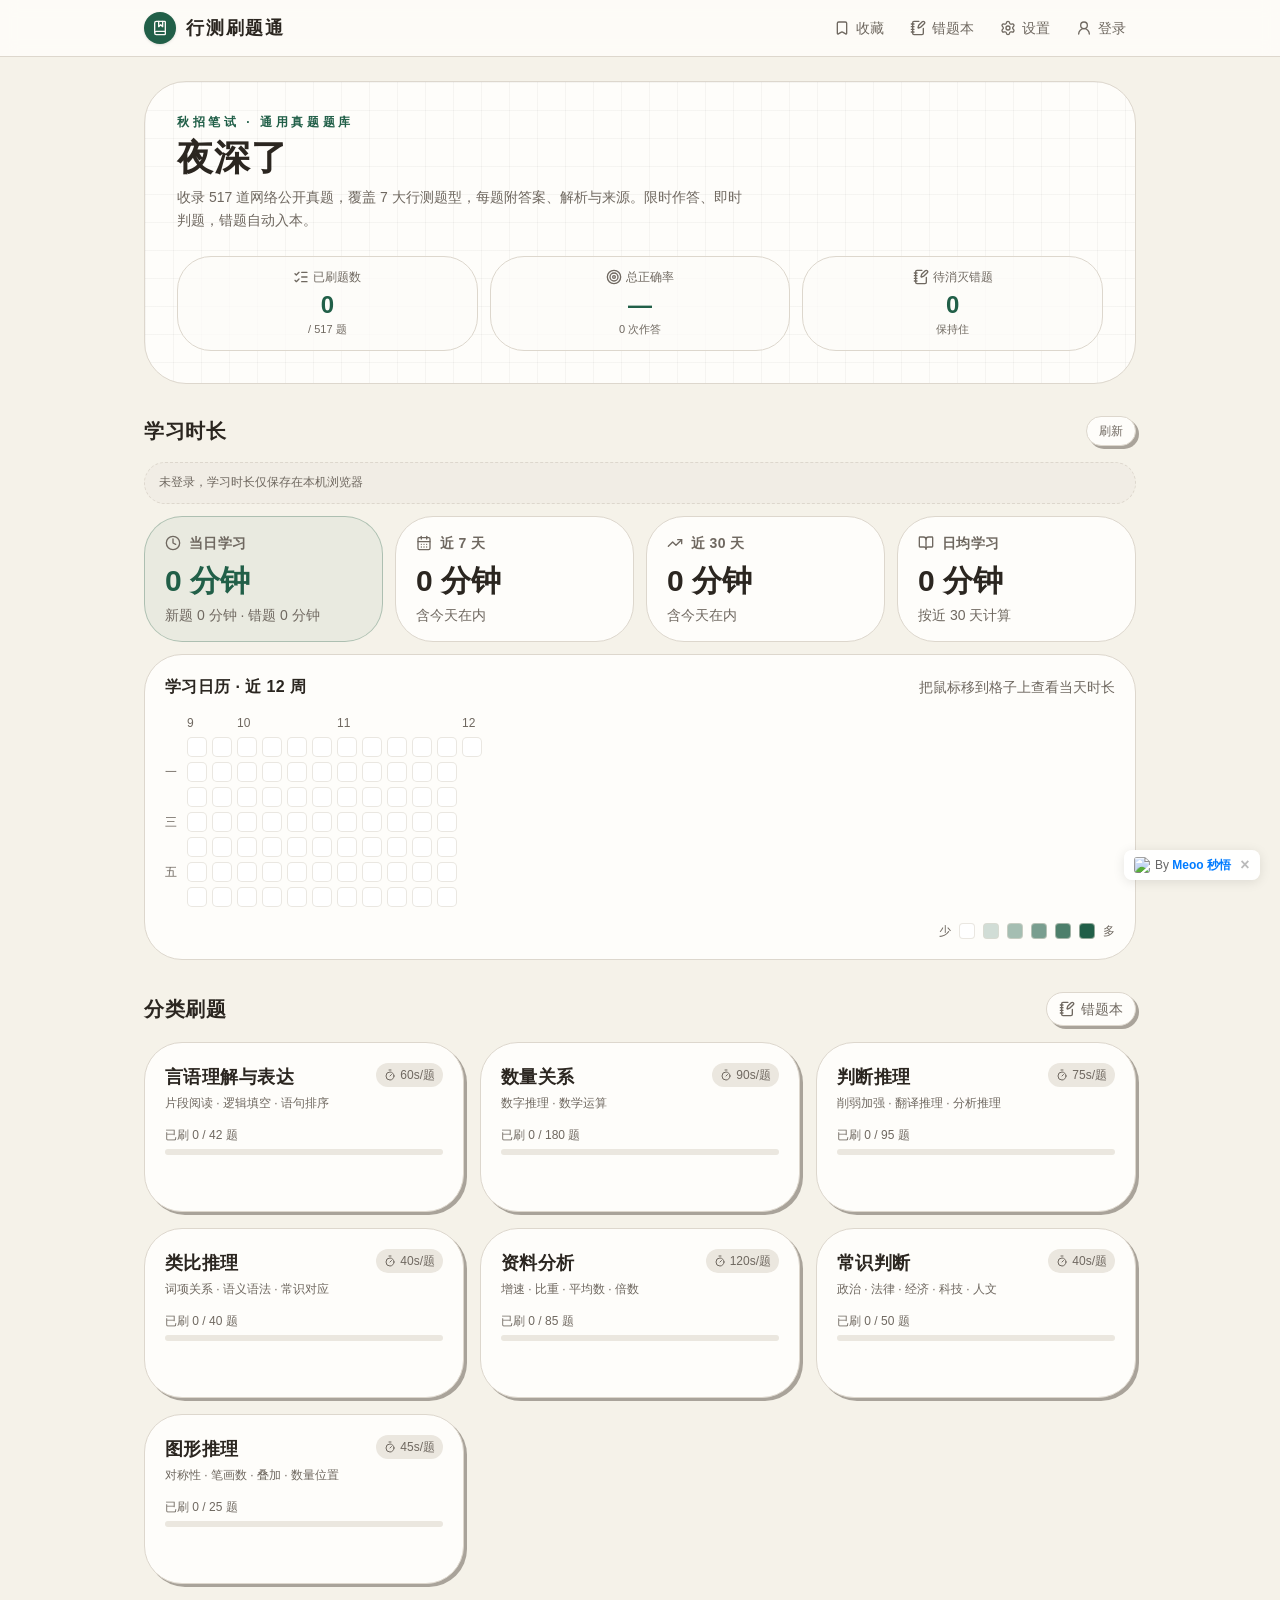
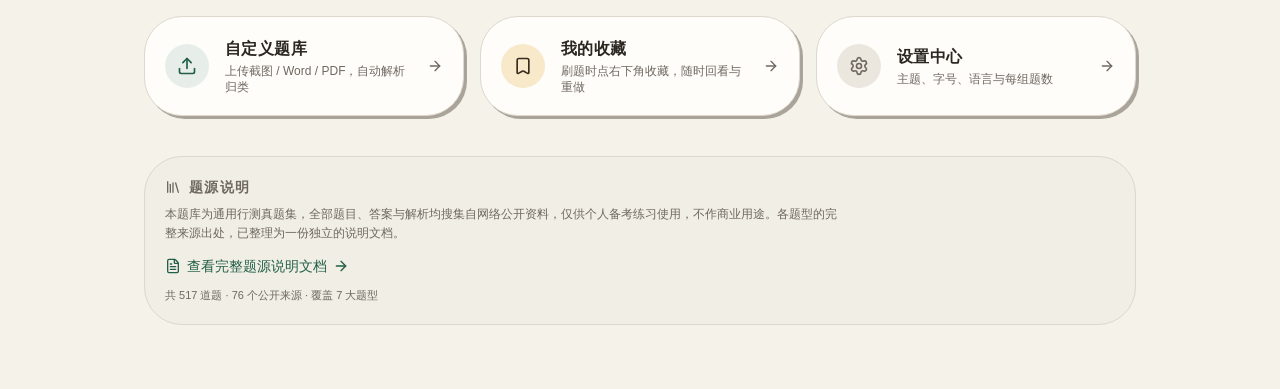
==== commit 40afdb80: "chore: 指向 GitHub Pages 正式域名" ====
--- a/index.html
+++ b/index.html
@@ -14,14 +14,14 @@
     <meta name="keywords" content="行测刷题,秋招笔试,在线刷题,行测题库,行测真题,言语理解,判断推理,资料分析,数量关系,常识判断,秋招在线测评,行测真题解析" >
     <meta name="robots" content="index,follow" >
     <link rel="sitemap" type="application/xml" href="/sitemaps.xml" >
-    <link rel="canonical" href="https://zy5w0w3lmnir.meoo.zone/" >
+    <link rel="canonical" href="https://Aslan1113.github.io/" >
 
     <meta property="og:type" content="website" >
     <meta property="og:site_name" content="行测刷题通" >
     <meta property="og:title" content="行测刷题通 | 秋招在线测评行测真题刷题工具" >
     <meta property="og:description" content="行测真题在线刷，逐题解析、错题自动归档、进度云端同步，备考秋招笔试必备。" >
-    <meta property="og:url" content="https://zy5w0w3lmnir.meoo.zone/" >
-    <meta property="og:image" content="https://zy5w0w3lmnir.meoo.zone/favicon.ico" >
+    <meta property="og:url" content="https://Aslan1113.github.io/" >
+    <meta property="og:image" content="https://Aslan1113.github.io/favicon.ico" >
     <meta name="twitter:card" content="summary" >
 
     <script type="application/ld+json">
@@ -30,7 +30,7 @@
       "@type": "WebApplication",
       "name": "行测刷题通",
       "alternateName": "秋招在线测评刷题工具",
-      "url": "https://zy5w0w3lmnir.meoo.zone/",
+      "url": "https://Aslan1113.github.io/",
       "applicationCategory": "EducationalApplication",
       "operatingSystem": "Web",
       "inLanguage": "zh-CN",
@@ -209,13 +209,13 @@
       </ul>
       <h2>按题型练习</h2>
       <ul>
-        <li><a href="https://zy5w0w3lmnir.meoo.zone/practice/language">言语理解与表达专项练习</a>（42 题）</li>
-        <li><a href="https://zy5w0w3lmnir.meoo.zone/practice/quant">数量关系专项练习</a>（180 题）</li>
-        <li><a href="https://zy5w0w3lmnir.meoo.zone/practice/logic">判断推理专项练习</a>（95 题）</li>
-        <li><a href="https://zy5w0w3lmnir.meoo.zone/practice/analogy">类比推理专项练习</a>（40 题）</li>
-        <li><a href="https://zy5w0w3lmnir.meoo.zone/practice/data">资料分析专项练习</a>（85 题）</li>
-        <li><a href="https://zy5w0w3lmnir.meoo.zone/practice/common">常识判断专项练习</a>（50 题）</li>
-        <li><a href="https://zy5w0w3lmnir.meoo.zone/practice/figure">图形推理专项练习</a>（25 题）</li>
+        <li><a href="https://Aslan1113.github.io/practice/language">言语理解与表达专项练习</a>（42 题）</li>
+        <li><a href="https://Aslan1113.github.io/practice/quant">数量关系专项练习</a>（180 题）</li>
+        <li><a href="https://Aslan1113.github.io/practice/logic">判断推理专项练习</a>（95 题）</li>
+        <li><a href="https://Aslan1113.github.io/practice/analogy">类比推理专项练习</a>（40 题）</li>
+        <li><a href="https://Aslan1113.github.io/practice/data">资料分析专项练习</a>（85 题）</li>
+        <li><a href="https://Aslan1113.github.io/practice/common">常识判断专项练习</a>（50 题）</li>
+        <li><a href="https://Aslan1113.github.io/practice/figure">图形推理专项练习</a>（25 题）</li>
       </ul>
       <h2>常见问题</h2>
       <h3>这个工具收费吗？需要注册吗？</h3>
@@ -227,9 +227,9 @@
       <h3>手机上能用吗？</h3>
       <p>可以，页面自适应手机、平板和电脑，随时随地点开就能练。</p>
       <p>
-        <a href="https://zy5w0w3lmnir.meoo.zone/practice/language">开始刷题</a> ·
-        <a href="https://zy5w0w3lmnir.meoo.zone/sources">题源说明</a> ·
-        <a href="https://zy5w0w3lmnir.meoo.zone/login">登录 / 注册</a>
+        <a href="https://Aslan1113.github.io/practice/language">开始刷题</a> ·
+        <a href="https://Aslan1113.github.io/sources">题源说明</a> ·
+        <a href="https://Aslan1113.github.io/login">登录 / 注册</a>
       </p>
     </div>
 
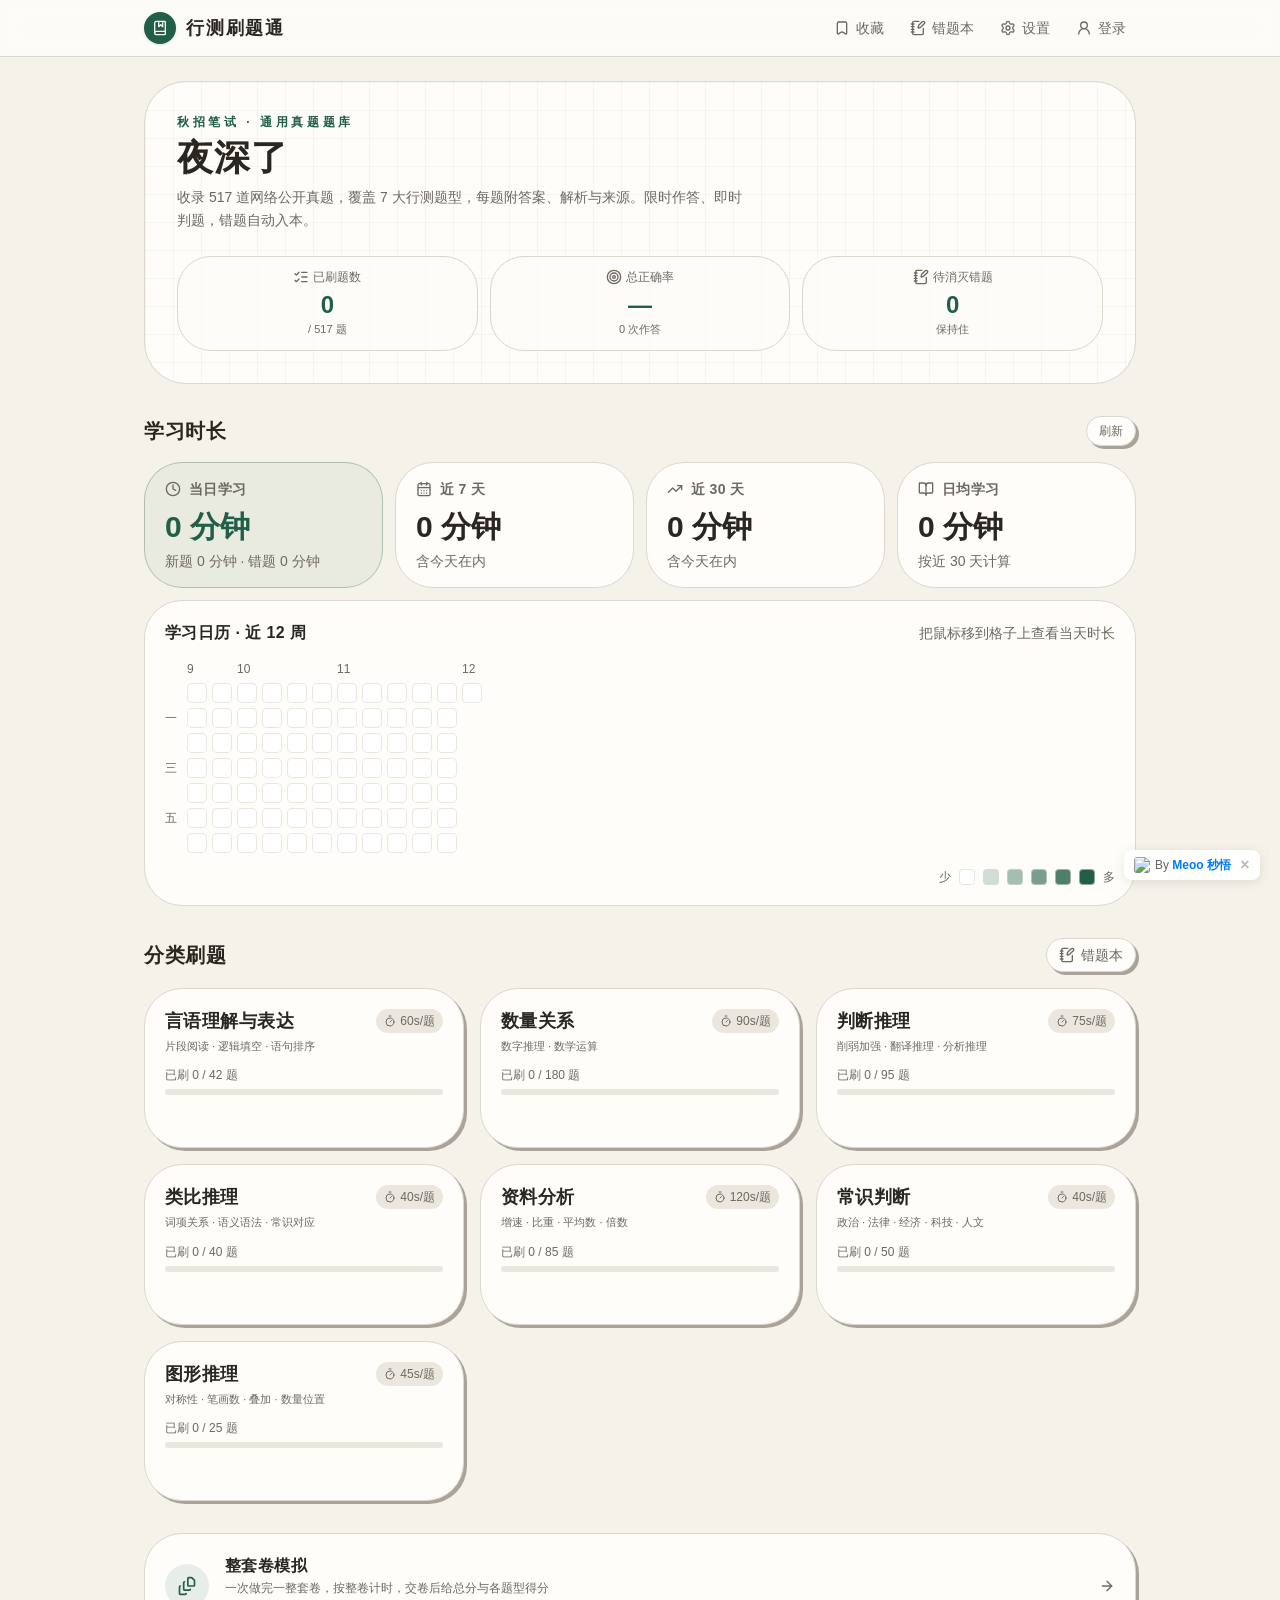
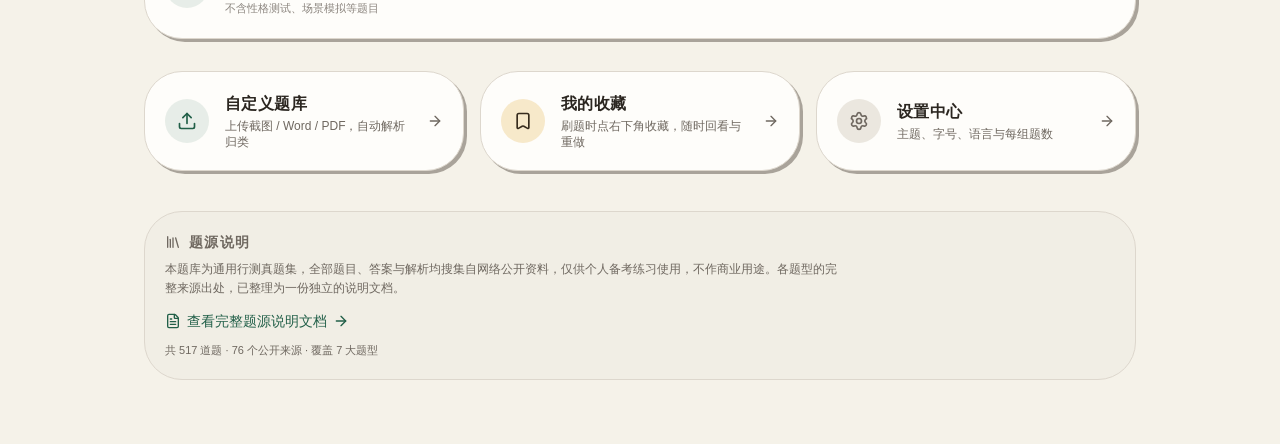
==== commit 6d28c72b: "chore: sync 2026-11-11 build（AI 流式解析 / 游客进度 / 错题本修复）" ====
--- a/index.html
+++ b/index.html
@@ -21,8 +21,15 @@
     <meta property="og:title" content="行测刷题通 | 秋招在线测评行测真题刷题工具" >
     <meta property="og:description" content="行测真题在线刷，逐题解析、错题自动归档、进度云端同步，备考秋招笔试必备。" >
     <meta property="og:url" content="https://Aslan1113.github.io/" >
-    <meta property="og:image" content="https://Aslan1113.github.io/favicon.ico" >
-    <meta name="twitter:card" content="summary" >
+    <meta property="og:image" content="https://aslan1113.github.io/docs/screenshots/social-preview.png" >
+    <meta property="og:image:width" content="1280" >
+    <meta property="og:image:height" content="640" >
+    <meta property="og:image:alt" content="行测刷题通，免费在线行测真题刷题工具" >
+    <meta property="og:locale" content="zh_CN" >
+    <meta name="twitter:card" content="summary_large_image" >
+    <meta name="twitter:title" content="行测刷题通 | 秋招在线测评行测真题刷题工具" >
+    <meta name="twitter:description" content="免费在线行测真题刷题：逐题解析、错题本、收藏、学习统计，手机电脑都能用，不注册也能刷。" >
+    <meta name="twitter:image" content="https://aslan1113.github.io/docs/screenshots/social-preview.png" >
 
     <script type="application/ld+json">
     {
@@ -181,8 +188,8 @@
         });
       })();
     </script>
-    <script type="module" crossorigin src="/assets/index-B-A292Km.js"></script>
-    <link rel="stylesheet" crossorigin href="/assets/index-BGUTOH2x.css">
+    <script type="module" crossorigin src="/assets/index-BIBAJwPk.js"></script>
+    <link rel="stylesheet" crossorigin href="/assets/index-D8lor1s1.css">
   <link rel="icon" href="/favicon.ico?v=0"></head>
 
   <body>
--- a/assets/index-D8lor1s1.css
+++ b/assets/index-D8lor1s1.css
@@ -0,0 +1,2 @@
+
+@supports (((-webkit-hyphens:none)) and (not (margin-trim:inline))) or ((-moz-orient:inline) and (not (color:rgb(from red r g b)))){*,:before,:after{--tw-translate-x:0;--tw-translate-y:0;--tw-translate-z:0;--tw-rotate-x:initial;--tw-rotate-y:initial;--tw-rotate-z:initial;--tw-skew-x:initial;--tw-skew-y:initial;--tw-space-y-reverse:0;--tw-space-x-reverse:0;--tw-divide-y-reverse:0;--tw-border-style:solid;--tw-leading:initial;--tw-font-weight:initial;--tw-tracking:initial;--tw-ordinal:initial;--tw-slashed-zero:initial;--tw-numeric-figure:initial;--tw-numeric-spacing:initial;--tw-numeric-fraction:initial;--tw-shadow:0 0 transparent;--tw-shadow-color:initial;--tw-shadow-alpha:100%;--tw-inset-shadow:0 0 transparent;--tw-inset-shadow-color:initial;--tw-inset-shadow-alpha:100%;--tw-ring-color:initial;--tw-ring-shadow:0 0 transparent;--tw-inset-ring-color:initial;--tw-inset-ring-shadow:0 0 transparent;--tw-ring-inset:initial;--tw-ring-offset-width:0px;--tw-ring-offset-color:#fff;--tw-ring-offset-shadow:0 0 transparent;--tw-outline-style:solid;--tw-blur:initial;--tw-brightness:initial;--tw-contrast:initial;--tw-grayscale:initial;--tw-hue-rotate:initial;--tw-invert:initial;--tw-opacity:initial;--tw-saturate:initial;--tw-sepia:initial;--tw-drop-shadow:initial;--tw-drop-shadow-color:initial;--tw-drop-shadow-alpha:100%;--tw-drop-shadow-size:initial;--tw-backdrop-blur:initial;--tw-backdrop-brightness:initial;--tw-backdrop-contrast:initial;--tw-backdrop-grayscale:initial;--tw-backdrop-hue-rotate:initial;--tw-backdrop-invert:initial;--tw-backdrop-opacity:initial;--tw-backdrop-saturate:initial;--tw-backdrop-sepia:initial;--tw-duration:initial;--tw-ease:initial;--tw-content:"";--tw-scale-x:1;--tw-scale-y:1;--tw-scale-z:1;--tw-animation-delay:0s;--tw-animation-direction:normal;--tw-animation-duration:initial;--tw-animation-fill-mode:none;--tw-animation-iteration-count:1;--tw-enter-blur:0;--tw-enter-opacity:1;--tw-enter-rotate:0;--tw-enter-scale:1;--tw-enter-translate-x:0;--tw-enter-translate-y:0;--tw-exit-blur:0;--tw-exit-opacity:1;--tw-exit-rotate:0;--tw-exit-scale:1;--tw-exit-translate-x:0;--tw-exit-translate-y:0}::backdrop{--tw-translate-x:0;--tw-translate-y:0;--tw-translate-z:0;--tw-rotate-x:initial;--tw-rotate-y:initial;--tw-rotate-z:initial;--tw-skew-x:initial;--tw-skew-y:initial;--tw-space-y-reverse:0;--tw-space-x-reverse:0;--tw-divide-y-reverse:0;--tw-border-style:solid;--tw-leading:initial;--tw-font-weight:initial;--tw-tracking:initial;--tw-ordinal:initial;--tw-slashed-zero:initial;--tw-numeric-figure:initial;--tw-numeric-spacing:initial;--tw-numeric-fraction:initial;--tw-shadow:0 0 transparent;--tw-shadow-color:initial;--tw-shadow-alpha:100%;--tw-inset-shadow:0 0 transparent;--tw-inset-shadow-color:initial;--tw-inset-shadow-alpha:100%;--tw-ring-color:initial;--tw-ring-shadow:0 0 transparent;--tw-inset-ring-color:initial;--tw-inset-ring-shadow:0 0 transparent;--tw-ring-inset:initial;--tw-ring-offset-width:0px;--tw-ring-offset-color:#fff;--tw-ring-offset-shadow:0 0 transparent;--tw-outline-style:solid;--tw-blur:initial;--tw-brightness:initial;--tw-contrast:initial;--tw-grayscale:initial;--tw-hue-rotate:initial;--tw-invert:initial;--tw-opacity:initial;--tw-saturate:initial;--tw-sepia:initial;--tw-drop-shadow:initial;--tw-drop-shadow-color:initial;--tw-drop-shadow-alpha:100%;--tw-drop-shadow-size:initial;--tw-backdrop-blur:initial;--tw-backdrop-brightness:initial;--tw-backdrop-contrast:initial;--tw-backdrop-grayscale:initial;--tw-backdrop-hue-rotate:initial;--tw-backdrop-invert:initial;--tw-backdrop-opacity:initial;--tw-backdrop-saturate:initial;--tw-backdrop-sepia:initial;--tw-duration:initial;--tw-ease:initial;--tw-content:"";--tw-scale-x:1;--tw-scale-y:1;--tw-scale-z:1;--tw-animation-delay:0s;--tw-animation-direction:normal;--tw-animation-duration:initial;--tw-animation-fill-mode:none;--tw-animation-iteration-count:1;--tw-enter-blur:0;--tw-enter-opacity:1;--tw-enter-rotate:0;--tw-enter-scale:1;--tw-enter-translate-x:0;--tw-enter-translate-y:0;--tw-exit-blur:0;--tw-exit-opacity:1;--tw-exit-rotate:0;--tw-exit-scale:1;--tw-exit-translate-x:0;--tw-exit-translate-y:0}}:root,:host{--font-sans:var(--font-sans);--font-mono:ui-monospace, SFMono-Regular, Menlo, Monaco, Consolas, "Liberation Mono", "Courier New", monospace;--color-black:#000;--color-white:#fff;--spacing:.25rem;--container-sm:24rem;--container-md:28rem;--container-lg:32rem;--container-xl:36rem;--container-2xl:42rem;--container-3xl:48rem;--container-5xl:64rem;--text-xs:.75rem;--text-xs--line-height:calc(1 / .75);--text-sm:.875rem;--text-sm--line-height:calc(1.25 / .875);--text-base:1rem;--text-base--line-height:1.5;--text-lg:1.125rem;--text-lg--line-height:calc(1.75 / 1.125);--text-xl:1.25rem;--text-xl--line-height:calc(1.75 / 1.25);--text-2xl:1.5rem;--text-2xl--line-height:calc(2 / 1.5);--text-3xl:1.875rem;--text-3xl--line-height:1.2;--text-4xl:2.25rem;--text-4xl--line-height:calc(2.5 / 2.25);--text-5xl:3rem;--text-5xl--line-height:1;--font-weight-normal:400;--font-weight-medium:500;--font-weight-semibold:600;--font-weight-bold:700;--tracking-tight:-.025em;--tracking-wide:.025em;--tracking-widest:.1em;--leading-snug:1.375;--leading-relaxed:1.625;--ease-in-out:cubic-bezier(.4, 0, .2, 1);--animate-spin:spin 1s linear infinite;--animate-pulse:pulse 2s cubic-bezier(.4, 0, .6, 1) infinite;--aspect-video:16 / 9;--default-transition-duration:.15s;--default-transition-timing-function:cubic-bezier(.4, 0, .2, 1);--default-font-family:var(--font-sans);--default-mono-font-family:var(--font-mono);--color-background:var(--background);--color-foreground:var(--foreground);--color-primary:var(--primary);--color-destructive:var(--destructive);--color-border:var(--border);--font-display:var(--font-display)}*,:after,:before{box-sizing:border-box;border:0 solid;margin:0;padding:0}::backdrop{box-sizing:border-box;border:0 solid;margin:0;padding:0}::-webkit-file-upload-button{box-sizing:border-box;border:0 solid;margin:0;padding:0}::file-selector-button{box-sizing:border-box;border:0 solid;margin:0;padding:0}html,:host{-webkit-text-size-adjust:100%;-moz-tab-size:4;tab-size:4;line-height:1.5;font-family:var(--default-font-family,-apple-system, BlinkMacSystemFont, "Segoe UI", Roboto, "Helvetica Neue", "Noto Sans", Arial, sans-serif, "Apple Color Emoji", "Segoe UI Emoji", "Segoe UI Symbol", "Noto Color Emoji");font-feature-settings:var(--default-font-feature-settings,normal);font-variation-settings:var(--default-font-variation-settings,normal);-webkit-tap-highlight-color:transparent}hr{height:0;color:inherit;border-top-width:1px}abbr:where([title]){-webkit-text-decoration:underline dotted;text-decoration:underline dotted}h1,h2,h3,h4,h5,h6{font-size:inherit;font-weight:inherit}a{color:inherit;-webkit-text-decoration:inherit;-webkit-text-decoration:inherit;text-decoration:inherit}b,strong{font-weight:bolder}code,kbd,samp,pre{font-family:var(--default-mono-font-family,ui-monospace, SFMono-Regular, Menlo, Monaco, Consolas, "Liberation Mono", "Courier New", monospace);font-feature-settings:var(--default-mono-font-feature-settings,normal);font-variation-settings:var(--default-mono-font-variation-settings,normal);font-size:1em}small{font-size:80%}sub,sup{vertical-align:baseline;font-size:75%;line-height:0;position:relative}sub{bottom:-.25em}sup{top:-.5em}table{text-indent:0;border-color:inherit;border-collapse:collapse}:-moz-focusring:where(:not(iframe)){outline:auto}progress{vertical-align:baseline}summary{display:list-item}ol,ul,menu{list-style:none}img,svg,video,canvas,audio,iframe,embed,object{vertical-align:middle;display:block}img,video{max-width:100%;height:auto}button,input,select,optgroup,textarea{font:inherit;font-feature-settings:inherit;font-variation-settings:inherit;letter-spacing:inherit;color:inherit;opacity:1;background-color:transparent;border-radius:0}::-webkit-file-upload-button{font:inherit;font-feature-settings:inherit;font-variation-settings:inherit;letter-spacing:inherit;color:inherit;opacity:1;background-color:transparent;border-radius:0}::file-selector-button{font:inherit;font-feature-settings:inherit;font-variation-settings:inherit;letter-spacing:inherit;color:inherit;opacity:1;background-color:transparent;border-radius:0}:where(select:-webkit-any([multiple],[size])) optgroup{font-weight:bolder}:where(select:-moz-any([multiple],[size])) optgroup{font-weight:bolder}:where(select:is([multiple],[size])) optgroup{font-weight:bolder}:where(select:-webkit-any([multiple],[size])) optgroup option{padding-inline-start:20px}:where(select:-moz-any([multiple],[size])) optgroup option{padding-inline-start:20px}:where(select:is([multiple],[size])) optgroup option{padding-inline-start:20px}::-webkit-file-upload-button{margin-inline-end:4px}::file-selector-button{margin-inline-end:4px}::placeholder{opacity:1}@supports (not ((-webkit-appearance:-apple-pay-button))) or (contain-intrinsic-size:1px){::placeholder{color:currentColor}@supports (color:color-mix(in lab,red,red)){::placeholder{color:color-mix(in oklab,currentcolor 50%,transparent)}}}textarea{resize:vertical}::-webkit-search-decoration{-webkit-appearance:none}::-webkit-date-and-time-value{min-height:1lh;text-align:inherit}::-webkit-datetime-edit{display:inline-flex}::-webkit-datetime-edit-fields-wrapper{padding:0}::-webkit-datetime-edit{padding-block-start:0;padding-block-end:0}::-webkit-datetime-edit-year-field{padding-block-start:0;padding-block-end:0}::-webkit-datetime-edit-month-field{padding-block-start:0;padding-block-end:0}::-webkit-datetime-edit-day-field{padding-block-start:0;padding-block-end:0}::-webkit-datetime-edit-hour-field{padding-block-start:0;padding-block-end:0}::-webkit-datetime-edit-minute-field{padding-block-start:0;padding-block-end:0}::-webkit-datetime-edit-second-field{padding-block-start:0;padding-block-end:0}::-webkit-datetime-edit-millisecond-field{padding-block-start:0;padding-block-end:0}::-webkit-datetime-edit-meridiem-field{padding-block-start:0;padding-block-end:0}::-webkit-calendar-picker-indicator{line-height:1}:-moz-ui-invalid{box-shadow:none}button{-webkit-appearance:button;-moz-appearance:button;appearance:button}input:where([type=button],[type=reset],[type=submit]){-webkit-appearance:button;-moz-appearance:button;appearance:button}::-webkit-file-upload-button{-webkit-appearance:button;-moz-appearance:button;appearance:button}::file-selector-button{-webkit-appearance:button;-moz-appearance:button;appearance:button}::-webkit-inner-spin-button{height:auto}::-webkit-outer-spin-button{height:auto}[hidden]:where(:not([hidden=until-found])){display:none!important}html{--lightningcss-light:initial;--lightningcss-dark: ;color-scheme:light}html.dark{--lightningcss-light: ;--lightningcss-dark:initial;color-scheme:dark}*{border-color:var(--color-border)}body{background-color:var(--color-background);color:var(--color-foreground);font-family:var(--font-sans);transition:background-color .2s,color .2s}::selection{background-color:rgba(218,149,11,.35)}.pointer-events-none{pointer-events:none}.invisible{visibility:hidden}.visible{visibility:visible}.sr-only{clip-path:inset(50%);white-space:nowrap;border-width:0;width:1px;height:1px;margin:-1px;padding:0;position:absolute;overflow:hidden}.absolute{position:absolute}.fixed{position:fixed}.relative{position:relative}.static{position:static}.sticky{position:sticky}.inset-0{top:0;bottom:0;left:0;right:0}.inset-x-0{left:0;right:0}.inset-y-0{top:0;bottom:0}.-top-1{top:calc(var(--spacing) * -1)}.-top-3\.5{top:calc(var(--spacing) * -3.5)}.-top-12{top:calc(var(--spacing) * -12)}.top-0{top:0}.top-1\.5{top:calc(var(--spacing) * 1.5)}.top-1\/2{top:50%}.top-1\/3{top:33.3333%}.top-2\/3{top:66.6667%}.top-3\.5{top:calc(var(--spacing) * 3.5)}.top-4{top:calc(var(--spacing) * 4)}.top-\[1px\]{top:1px}.top-\[50\%\]{top:50%}.top-\[60\%\]{top:60%}.top-full{top:100%}.-right-3\.5{right:calc(var(--spacing) * -3.5)}.-right-12{right:calc(var(--spacing) * -12)}.right-0{right:0}.right-1{right:var(--spacing)}.right-2{right:calc(var(--spacing) * 2)}.right-3{right:calc(var(--spacing) * 3)}.right-4{right:calc(var(--spacing) * 4)}.-bottom-3\.5{bottom:calc(var(--spacing) * -3.5)}.-bottom-12{bottom:calc(var(--spacing) * -12)}.bottom-0{bottom:0}.-left-3\.5{left:calc(var(--spacing) * -3.5)}.-left-12{left:calc(var(--spacing) * -12)}.left-0{left:0}.left-1{left:var(--spacing)}.left-1\/2{left:50%}.left-1\/3{left:33.3333%}.left-2{left:calc(var(--spacing) * 2)}.left-2\/3{left:66.6667%}.left-6{left:calc(var(--spacing) * 6)}.left-\[50\%\]{left:50%}.z-10{z-index:10}.z-20{z-index:20}.z-30{z-index:30}.z-40{z-index:40}.z-50{z-index:50}.z-\[1\]{z-index:1}.-mx-1{margin-inline:calc(var(--spacing) * -1)}.mx-2{margin-inline:calc(var(--spacing) * 2)}.mx-3\.5{margin-inline:calc(var(--spacing) * 3.5)}.mx-auto{margin-inline-start:auto;margin-inline-end:auto}.my-0\.5{margin-block:calc(var(--spacing) * .5)}.my-1{margin-block:var(--spacing)}.-mt-4{margin-top:calc(var(--spacing) * -4)}.mt-0\.5{margin-top:calc(var(--spacing) * .5)}.mt-1{margin-top:var(--spacing)}.mt-1\.5{margin-top:calc(var(--spacing) * 1.5)}.mt-2{margin-top:calc(var(--spacing) * 2)}.mt-2\.5{margin-top:calc(var(--spacing) * 2.5)}.mt-3{margin-top:calc(var(--spacing) * 3)}.mt-4{margin-top:calc(var(--spacing) * 4)}.mt-5{margin-top:calc(var(--spacing) * 5)}.mt-6{margin-top:calc(var(--spacing) * 6)}.mt-7{margin-top:calc(var(--spacing) * 7)}.mt-8{margin-top:calc(var(--spacing) * 8)}.mt-9{margin-top:calc(var(--spacing) * 9)}.mt-10{margin-top:calc(var(--spacing) * 10)}.mt-24{margin-top:calc(var(--spacing) * 24)}.mt-auto{margin-top:auto}.mr-1{margin-right:var(--spacing)}.mr-1\.5{margin-right:calc(var(--spacing) * 1.5)}.mr-2{margin-right:calc(var(--spacing) * 2)}.mb-1{margin-bottom:var(--spacing)}.mb-1\.5{margin-bottom:calc(var(--spacing) * 1.5)}.mb-2{margin-bottom:calc(var(--spacing) * 2)}.mb-3{margin-bottom:calc(var(--spacing) * 3)}.mb-4{margin-bottom:calc(var(--spacing) * 4)}.mb-5{margin-bottom:calc(var(--spacing) * 5)}.mb-8{margin-bottom:calc(var(--spacing) * 8)}.-ml-4{margin-left:calc(var(--spacing) * -4)}.ml-0\.5{margin-left:calc(var(--spacing) * .5)}.ml-1{margin-left:var(--spacing)}.ml-2{margin-left:calc(var(--spacing) * 2)}.ml-auto{margin-left:auto}.line-clamp-2{-webkit-line-clamp:2;-webkit-box-orient:vertical;display:-webkit-box;overflow:hidden}.block{display:block}.flex{display:flex}.grid{display:grid}.hidden{display:none}.inline{display:inline}.inline-flex{display:inline-flex}.table{display:table}.aspect-square{aspect-ratio:1}.aspect-video{aspect-ratio:var(--aspect-video)}.size-\(--cell-size\){width:var(--cell-size);height:var(--cell-size)}.size-4{width:calc(var(--spacing) * 4);height:calc(var(--spacing) * 4)}.h-\(--cell-size\){height:var(--cell-size)}.h-1\.5{height:calc(var(--spacing) * 1.5)}.h-2{height:calc(var(--spacing) * 2)}.h-2\.5{height:calc(var(--spacing) * 2.5)}.h-3{height:calc(var(--spacing) * 3)}.h-3\.5{height:calc(var(--spacing) * 3.5)}.h-4{height:calc(var(--spacing) * 4)}.h-5{height:calc(var(--spacing) * 5)}.h-6{height:calc(var(--spacing) * 6)}.h-7{height:calc(var(--spacing) * 7)}.h-8{height:calc(var(--spacing) * 8)}.h-9{height:calc(var(--spacing) * 9)}.h-10{height:calc(var(--spacing) * 10)}.h-11{height:calc(var(--spacing) * 11)}.h-12{height:calc(var(--spacing) * 12)}.h-14{height:calc(var(--spacing) * 14)}.h-16{height:calc(var(--spacing) * 16)}.h-20{height:calc(var(--spacing) * 20)}.h-28{height:calc(var(--spacing) * 28)}.h-\[1px\]{height:1px}.h-\[var\(--radix-navigation-menu-viewport-height\)\]{height:var(--radix-navigation-menu-viewport-height)}.h-\[var\(--radix-select-trigger-height\)\]{height:var(--radix-select-trigger-height)}.h-auto{height:auto}.h-full{height:100%}.h-px{height:1px}.h-svh{height:100svh}.max-h-\(--radix-context-menu-content-available-height\){max-height:var(--radix-context-menu-content-available-height)}.max-h-\(--radix-select-content-available-height\){max-height:var(--radix-select-content-available-height)}.max-h-\[300px\]{max-height:300px}.max-h-\[420px\]{max-height:420px}.max-h-\[var\(--radix-dropdown-menu-content-available-height\)\]{max-height:var(--radix-dropdown-menu-content-available-height)}.min-h-0{min-height:0}.min-h-11{min-height:calc(var(--spacing) * 11)}.min-h-\[60px\]{min-height:60px}.min-h-screen{min-height:100vh}.min-h-svh{min-height:100svh}.w-\(--cell-size\){width:var(--cell-size)}.w-\(--sidebar-width\){width:var(--sidebar-width)}.w-0{width:0}.w-1{width:var(--spacing)}.w-2{width:calc(var(--spacing) * 2)}.w-2\.5{width:calc(var(--spacing) * 2.5)}.w-3{width:calc(var(--spacing) * 3)}.w-3\.5{width:calc(var(--spacing) * 3.5)}.w-3\/4{width:75%}.w-4{width:calc(var(--spacing) * 4)}.w-5{width:calc(var(--spacing) * 5)}.w-6{width:calc(var(--spacing) * 6)}.w-7{width:calc(var(--spacing) * 7)}.w-8{width:calc(var(--spacing) * 8)}.w-9{width:calc(var(--spacing) * 9)}.w-10{width:calc(var(--spacing) * 10)}.w-11{width:calc(var(--spacing) * 11)}.w-12{width:calc(var(--spacing) * 12)}.w-14{width:calc(var(--spacing) * 14)}.w-16{width:calc(var(--spacing) * 16)}.w-20{width:calc(var(--spacing) * 20)}.w-28{width:calc(var(--spacing) * 28)}.w-32{width:calc(var(--spacing) * 32)}.w-64{width:calc(var(--spacing) * 64)}.w-72{width:calc(var(--spacing) * 72)}.w-\[1px\]{width:1px}.w-\[100px\]{width:100px}.w-auto{width:auto}.w-fit{width:-moz-fit-content;width:fit-content}.w-full{width:100%}.w-max{width:max-content}.w-px{width:1px}.max-w-\(--skeleton-width\){max-width:var(--skeleton-width)}.max-w-2xl{max-width:var(--container-2xl)}.max-w-3xl{max-width:var(--container-3xl)}.max-w-5xl{max-width:var(--container-5xl)}.max-w-24{max-width:calc(var(--spacing) * 24)}.max-w-56{max-width:calc(var(--spacing) * 56)}.max-w-\[85\%\]{max-width:85%}.max-w-full{max-width:100%}.max-w-lg{max-width:var(--container-lg)}.max-w-max{max-width:max-content}.max-w-md{max-width:var(--container-md)}.max-w-xl{max-width:var(--container-xl)}.min-w-\(--cell-size\){min-width:var(--cell-size)}.min-w-0{min-width:0}.min-w-5{min-width:calc(var(--spacing) * 5)}.min-w-8{min-width:calc(var(--spacing) * 8)}.min-w-9{min-width:calc(var(--spacing) * 9)}.min-w-10{min-width:calc(var(--spacing) * 10)}.min-w-\[8rem\]{min-width:8rem}.min-w-\[12rem\]{min-width:12rem}.min-w-\[420px\]{min-width:420px}.min-w-\[var\(--radix-select-trigger-width\)\]{min-width:var(--radix-select-trigger-width)}.flex-1{flex:1}.shrink-0{flex-shrink:0}.grow{flex-grow:1}.grow-0{flex-grow:0}.basis-full{flex-basis:100%}.caption-bottom{caption-side:bottom}.border-collapse{border-collapse:collapse}.origin-\(--radix-context-menu-content-transform-origin\){transform-origin:var(--radix-context-menu-content-transform-origin)}.origin-\(--radix-dropdown-menu-content-transform-origin\){transform-origin:var(--radix-dropdown-menu-content-transform-origin)}.origin-\(--radix-hover-card-content-transform-origin\){transform-origin:var(--radix-hover-card-content-transform-origin)}.origin-\(--radix-menubar-content-transform-origin\){transform-origin:var(--radix-menubar-content-transform-origin)}.origin-\(--radix-popover-content-transform-origin\){transform-origin:var(--radix-popover-content-transform-origin)}.origin-\(--radix-select-content-transform-origin\){transform-origin:var(--radix-select-content-transform-origin)}.origin-\(--radix-tooltip-content-transform-origin\){transform-origin:var(--radix-tooltip-content-transform-origin)}.-translate-x-1\/2{--tw-translate-x:-50%;translate:var(--tw-translate-x) var(--tw-translate-y)}.-translate-x-px{--tw-translate-x:-1px;translate:var(--tw-translate-x) var(--tw-translate-y)}.translate-x-1\/2{--tw-translate-x:50%;translate:var(--tw-translate-x) var(--tw-translate-y)}.translate-x-\[-50\%\]{--tw-translate-x:-50%;translate:var(--tw-translate-x) var(--tw-translate-y)}.translate-x-px{--tw-translate-x:1px;translate:var(--tw-translate-x) var(--tw-translate-y)}.-translate-y-1\/2{--tw-translate-y:-50%;translate:var(--tw-translate-x) var(--tw-translate-y)}.translate-y-1\/2{--tw-translate-y:50%;translate:var(--tw-translate-x) var(--tw-translate-y)}.translate-y-\[-50\%\]{--tw-translate-y:-50%;translate:var(--tw-translate-x) var(--tw-translate-y)}.-rotate-90{rotate:-90deg}.rotate-45{rotate:45deg}.rotate-90{rotate:90deg}.rotate-180{rotate:180deg}.transform{transform:var(--tw-rotate-x,) var(--tw-rotate-y,) var(--tw-rotate-z,) var(--tw-skew-x,) var(--tw-skew-y,)}.animate-caret-blink{animation:1.25s ease-out infinite caret-blink}.animate-in{animation:enter var(--tw-animation-duration,var(--tw-duration,.15s))var(--tw-ease,ease)var(--tw-animation-delay,0s)var(--tw-animation-iteration-count,1)var(--tw-animation-direction,normal)var(--tw-animation-fill-mode,none)}.animate-pulse{animation:var(--animate-pulse)}.animate-spin{animation:var(--animate-spin)}.cursor-default{cursor:default}.cursor-ew-resize{cursor:ew-resize}.cursor-move{cursor:move}.cursor-nesw-resize{cursor:nesw-resize}.cursor-ns-resize{cursor:ns-resize}.cursor-nwse-resize{cursor:nwse-resize}.cursor-pointer{cursor:pointer}.touch-none{touch-action:none}.resize-none{resize:none}.list-none{list-style-type:none}.grid-cols-2{grid-template-columns:repeat(2,minmax(0,1fr))}.grid-cols-3{grid-template-columns:repeat(3,minmax(0,1fr))}.grid-cols-5{grid-template-columns:repeat(5,minmax(0,1fr))}.flex-col{flex-direction:column}.flex-col-reverse{flex-direction:column-reverse}.flex-row{flex-direction:row}.flex-wrap{flex-wrap:wrap}.place-content-center{place-content:center}.items-baseline{align-items:baseline}.items-center{align-items:center}.items-end{align-items:flex-end}.items-start{align-items:flex-start}.items-stretch{align-items:stretch}.justify-between{justify-content:space-between}.justify-center{justify-content:center}.justify-end{justify-content:flex-end}.gap-1{gap:var(--spacing)}.gap-1\.5{gap:calc(var(--spacing) * 1.5)}.gap-2{gap:calc(var(--spacing) * 2)}.gap-2\.5{gap:calc(var(--spacing) * 2.5)}.gap-3{gap:calc(var(--spacing) * 3)}.gap-4{gap:calc(var(--spacing) * 4)}.gap-\[5px\]{gap:5px}:where(.space-y-1\.5>:not(:last-child)){--tw-space-y-reverse:0;margin-block-start:calc(calc(var(--spacing) * 1.5) * var(--tw-space-y-reverse));margin-block-end:calc(calc(var(--spacing) * 1.5) * calc(1 - var(--tw-space-y-reverse)))}:where(.space-y-2>:not(:last-child)){--tw-space-y-reverse:0;margin-block-start:calc(calc(var(--spacing) * 2) * var(--tw-space-y-reverse));margin-block-end:calc(calc(var(--spacing) * 2) * calc(1 - var(--tw-space-y-reverse)))}:where(.space-y-2\.5>:not(:last-child)){--tw-space-y-reverse:0;margin-block-start:calc(calc(var(--spacing) * 2.5) * var(--tw-space-y-reverse));margin-block-end:calc(calc(var(--spacing) * 2.5) * calc(1 - var(--tw-space-y-reverse)))}:where(.space-y-3>:not(:last-child)){--tw-space-y-reverse:0;margin-block-start:calc(calc(var(--spacing) * 3) * var(--tw-space-y-reverse));margin-block-end:calc(calc(var(--spacing) * 3) * calc(1 - var(--tw-space-y-reverse)))}:where(.space-y-3\.5>:not(:last-child)){--tw-space-y-reverse:0;margin-block-start:calc(calc(var(--spacing) * 3.5) * var(--tw-space-y-reverse));margin-block-end:calc(calc(var(--spacing) * 3.5) * calc(1 - var(--tw-space-y-reverse)))}:where(.space-y-4>:not(:last-child)){--tw-space-y-reverse:0;margin-block-start:calc(calc(var(--spacing) * 4) * var(--tw-space-y-reverse));margin-block-end:calc(calc(var(--spacing) * 4) * calc(1 - var(--tw-space-y-reverse)))}:where(.space-y-5>:not(:last-child)){--tw-space-y-reverse:0;margin-block-start:calc(calc(var(--spacing) * 5) * var(--tw-space-y-reverse));margin-block-end:calc(calc(var(--spacing) * 5) * calc(1 - var(--tw-space-y-reverse)))}.gap-x-3{column-gap:calc(var(--spacing) * 3)}:where(.space-x-1>:not(:last-child)){--tw-space-x-reverse:0;margin-inline-start:calc(var(--spacing) * var(--tw-space-x-reverse));margin-inline-end:calc(var(--spacing) * calc(1 - var(--tw-space-x-reverse)))}.gap-y-1{row-gap:var(--spacing)}:where(.divide-y>:not(:last-child)){--tw-divide-y-reverse:0;border-bottom-style:var(--tw-border-style);border-top-style:var(--tw-border-style);border-top-width:calc(1px * var(--tw-divide-y-reverse));border-bottom-width:calc(1px * calc(1 - var(--tw-divide-y-reverse)))}.truncate{text-overflow:ellipsis;white-space:nowrap;overflow:hidden}.overflow-auto{overflow:auto}.overflow-hidden{overflow:hidden}.overflow-x-auto{overflow-x:auto}.overflow-x-hidden{overflow-x:hidden}.overflow-y-auto{overflow-y:auto}.rounded{border-radius:.25rem}.rounded-2xl{border-radius:calc(var(--radius) + 8px)}.rounded-\[2px\]{border-radius:2px}.rounded-\[4px\]{border-radius:4px}.rounded-\[5px\]{border-radius:5px}.rounded-\[inherit\]{border-radius:inherit}.rounded-full{border-radius:2147483647px}.rounded-lg{border-radius:var(--radius)}.rounded-md{border-radius:calc(var(--radius) - 2px)}.rounded-none{border-radius:0}.rounded-sm{border-radius:calc(var(--radius) - 4px)}.rounded-xl{border-radius:calc(var(--radius) + 4px)}.rounded-t-\[10px\]{border-top-left-radius:10px;border-top-right-radius:10px}.rounded-l-md{border-top-left-radius:calc(var(--radius) - 2px);border-bottom-left-radius:calc(var(--radius) - 2px)}.rounded-tl-sm{border-top-left-radius:calc(var(--radius) - 4px)}.rounded-r-md{border-top-right-radius:calc(var(--radius) - 2px);border-bottom-right-radius:calc(var(--radius) - 2px)}.rounded-br-sm{border-bottom-right-radius:calc(var(--radius) - 4px)}.border{border-style:var(--tw-border-style);border-width:1px}.border-0{border-style:var(--tw-border-style);border-width:0}.border-2{border-style:var(--tw-border-style);border-width:2px}.border-\[1\.5px\]{border-style:var(--tw-border-style);border-width:1.5px}.border-y{border-block-style:var(--tw-border-style);border-block-start-width:1px;border-block-end-width:1px}.border-t{border-top-style:var(--tw-border-style);border-top-width:1px}.border-r{border-right-style:var(--tw-border-style);border-right-width:1px}.border-b{border-bottom-style:var(--tw-border-style);border-bottom-width:1px}.border-l{border-left-style:var(--tw-border-style);border-left-width:1px}.border-dashed{--tw-border-style:dashed;border-style:dashed}.border-\(--color-border\){border-color:var(--color-border)}.border-border,.border-border\/50{border-color:var(--border)}@supports (color:color-mix(in lab,red,red)){.border-border\/50{border-color:color-mix(in oklab,var(--border) 50%,transparent)}}.border-border\/60{border-color:var(--border)}@supports (color:color-mix(in lab,red,red)){.border-border\/60{border-color:color-mix(in oklab,var(--border) 60%,transparent)}}.border-border\/70{border-color:var(--border)}@supports (color:color-mix(in lab,red,red)){.border-border\/70{border-color:color-mix(in oklab,var(--border) 70%,transparent)}}.border-destructive,.border-destructive\/40{border-color:var(--destructive)}@supports (color:color-mix(in lab,red,red)){.border-destructive\/40{border-color:color-mix(in oklab,var(--destructive) 40%,transparent)}}.border-destructive\/50{border-color:var(--destructive)}@supports (color:color-mix(in lab,red,red)){.border-destructive\/50{border-color:color-mix(in oklab,var(--destructive) 50%,transparent)}}.border-input{border-color:var(--input)}.border-primary,.border-primary\/15{border-color:var(--primary)}@supports (color:color-mix(in lab,red,red)){.border-primary\/15{border-color:color-mix(in oklab,var(--primary) 15%,transparent)}}.border-primary\/25{border-color:var(--primary)}@supports (color:color-mix(in lab,red,red)){.border-primary\/25{border-color:color-mix(in oklab,var(--primary) 25%,transparent)}}.border-primary\/30{border-color:var(--primary)}@supports (color:color-mix(in lab,red,red)){.border-primary\/30{border-color:color-mix(in oklab,var(--primary) 30%,transparent)}}.border-primary\/35{border-color:var(--primary)}@supports (color:color-mix(in lab,red,red)){.border-primary\/35{border-color:color-mix(in oklab,var(--primary) 35%,transparent)}}.border-primary\/50{border-color:var(--primary)}@supports (color:color-mix(in lab,red,red)){.border-primary\/50{border-color:color-mix(in oklab,var(--primary) 50%,transparent)}}.border-sidebar-border{border-color:var(--sidebar-border)}.border-success,.border-success\/40{border-color:var(--success)}@supports (color:color-mix(in lab,red,red)){.border-success\/40{border-color:color-mix(in oklab,var(--success) 40%,transparent)}}.border-success\/50{border-color:var(--success)}@supports (color:color-mix(in lab,red,red)){.border-success\/50{border-color:color-mix(in oklab,var(--success) 50%,transparent)}}.border-transparent{border-color:transparent}.border-warning\/50{border-color:var(--warning)}@supports (color:color-mix(in lab,red,red)){.border-warning\/50{border-color:color-mix(in oklab,var(--warning) 50%,transparent)}}.border-warning\/60{border-color:var(--warning)}@supports (color:color-mix(in lab,red,red)){.border-warning\/60{border-color:color-mix(in oklab,var(--warning) 60%,transparent)}}.border-white\/10{border-color:rgba(255,255,255,.1)}@supports (color:color-mix(in lab,red,red)){.border-white\/10{border-color:color-mix(in oklab,var(--color-white) 10%,transparent)}}.border-white\/25{border-color:rgba(255,255,255,.25)}@supports (color:color-mix(in lab,red,red)){.border-white\/25{border-color:color-mix(in oklab,var(--color-white) 25%,transparent)}}.border-t-transparent{border-top-color:transparent}.border-l-transparent{border-left-color:transparent}.bg-\(--color-bg\){background-color:var(--color-bg)}.bg-accent{background-color:var(--accent)}.bg-background,.bg-background\/60{background-color:var(--background)}@supports (color:color-mix(in lab,red,red)){.bg-background\/60{background-color:color-mix(in oklab,var(--background) 60%,transparent)}}.bg-black\/40{background-color:rgba(0,0,0,.4)}@supports (color:color-mix(in lab,red,red)){.bg-black\/40{background-color:color-mix(in oklab,var(--color-black) 40%,transparent)}}.bg-black\/60{background-color:rgba(0,0,0,.6)}@supports (color:color-mix(in lab,red,red)){.bg-black\/60{background-color:color-mix(in oklab,var(--color-black) 60%,transparent)}}.bg-black\/80{background-color:rgba(0,0,0,.8)}@supports (color:color-mix(in lab,red,red)){.bg-black\/80{background-color:color-mix(in oklab,var(--color-black) 80%,transparent)}}.bg-black\/95{background-color:rgba(0,0,0,.95)}@supports (color:color-mix(in lab,red,red)){.bg-black\/95{background-color:color-mix(in oklab,var(--color-black) 95%,transparent)}}.bg-border{background-color:var(--border)}.bg-card,.bg-card\/70{background-color:var(--card)}@supports (color:color-mix(in lab,red,red)){.bg-card\/70{background-color:color-mix(in oklab,var(--card) 70%,transparent)}}.bg-card\/85{background-color:var(--card)}@supports (color:color-mix(in lab,red,red)){.bg-card\/85{background-color:color-mix(in oklab,var(--card) 85%,transparent)}}.bg-card\/90{background-color:var(--card)}@supports (color:color-mix(in lab,red,red)){.bg-card\/90{background-color:color-mix(in oklab,var(--card) 90%,transparent)}}.bg-destructive,.bg-destructive\/5{background-color:var(--destructive)}@supports (color:color-mix(in lab,red,red)){.bg-destructive\/5{background-color:color-mix(in oklab,var(--destructive) 5%,transparent)}}.bg-destructive\/10{background-color:var(--destructive)}@supports (color:color-mix(in lab,red,red)){.bg-destructive\/10{background-color:color-mix(in oklab,var(--destructive) 10%,transparent)}}.bg-destructive\/60{background-color:var(--destructive)}@supports (color:color-mix(in lab,red,red)){.bg-destructive\/60{background-color:color-mix(in oklab,var(--destructive) 60%,transparent)}}.bg-foreground{background-color:var(--foreground)}.bg-muted,.bg-muted\/40{background-color:var(--muted)}@supports (color:color-mix(in lab,red,red)){.bg-muted\/40{background-color:color-mix(in oklab,var(--muted) 40%,transparent)}}.bg-muted\/50{background-color:var(--muted)}@supports (color:color-mix(in lab,red,red)){.bg-muted\/50{background-color:color-mix(in oklab,var(--muted) 50%,transparent)}}.bg-popover{background-color:var(--popover)}.bg-primary,.bg-primary\/5{background-color:var(--primary)}@supports (color:color-mix(in lab,red,red)){.bg-primary\/5{background-color:color-mix(in oklab,var(--primary) 5%,transparent)}}.bg-primary\/10{background-color:var(--primary)}@supports (color:color-mix(in lab,red,red)){.bg-primary\/10{background-color:color-mix(in oklab,var(--primary) 10%,transparent)}}.bg-primary\/20{background-color:var(--primary)}@supports (color:color-mix(in lab,red,red)){.bg-primary\/20{background-color:color-mix(in oklab,var(--primary) 20%,transparent)}}.bg-primary\/40{background-color:var(--primary)}@supports (color:color-mix(in lab,red,red)){.bg-primary\/40{background-color:color-mix(in oklab,var(--primary) 40%,transparent)}}.bg-primary\/60{background-color:var(--primary)}@supports (color:color-mix(in lab,red,red)){.bg-primary\/60{background-color:color-mix(in oklab,var(--primary) 60%,transparent)}}.bg-primary\/80{background-color:var(--primary)}@supports (color:color-mix(in lab,red,red)){.bg-primary\/80{background-color:color-mix(in oklab,var(--primary) 80%,transparent)}}.bg-secondary,.bg-secondary\/30{background-color:var(--secondary)}@supports (color:color-mix(in lab,red,red)){.bg-secondary\/30{background-color:color-mix(in oklab,var(--secondary) 30%,transparent)}}.bg-secondary\/40{background-color:var(--secondary)}@supports (color:color-mix(in lab,red,red)){.bg-secondary\/40{background-color:color-mix(in oklab,var(--secondary) 40%,transparent)}}.bg-secondary\/50{background-color:var(--secondary)}@supports (color:color-mix(in lab,red,red)){.bg-secondary\/50{background-color:color-mix(in oklab,var(--secondary) 50%,transparent)}}.bg-secondary\/60{background-color:var(--secondary)}@supports (color:color-mix(in lab,red,red)){.bg-secondary\/60{background-color:color-mix(in oklab,var(--secondary) 60%,transparent)}}.bg-sidebar{background-color:var(--sidebar)}.bg-sidebar-border{background-color:var(--sidebar-border)}.bg-success,.bg-success\/10{background-color:var(--success)}@supports (color:color-mix(in lab,red,red)){.bg-success\/10{background-color:color-mix(in oklab,var(--success) 10%,transparent)}}.bg-success\/15{background-color:var(--success)}@supports (color:color-mix(in lab,red,red)){.bg-success\/15{background-color:color-mix(in oklab,var(--success) 15%,transparent)}}.bg-success\/60{background-color:var(--success)}@supports (color:color-mix(in lab,red,red)){.bg-success\/60{background-color:color-mix(in oklab,var(--success) 60%,transparent)}}.bg-transparent{background-color:transparent}.bg-warning,.bg-warning\/10{background-color:var(--warning)}@supports (color:color-mix(in lab,red,red)){.bg-warning\/10{background-color:color-mix(in oklab,var(--warning) 10%,transparent)}}.bg-warning\/15{background-color:var(--warning)}@supports (color:color-mix(in lab,red,red)){.bg-warning\/15{background-color:color-mix(in oklab,var(--warning) 15%,transparent)}}.bg-warning\/20{background-color:var(--warning)}@supports (color:color-mix(in lab,red,red)){.bg-warning\/20{background-color:color-mix(in oklab,var(--warning) 20%,transparent)}}.bg-white{background-color:var(--color-white)}.bg-white\/15{background-color:rgba(255,255,255,.15)}@supports (color:color-mix(in lab,red,red)){.bg-white\/15{background-color:color-mix(in oklab,var(--color-white) 15%,transparent)}}.bg-white\/25{background-color:rgba(255,255,255,.25)}@supports (color:color-mix(in lab,red,red)){.bg-white\/25{background-color:color-mix(in oklab,var(--color-white) 25%,transparent)}}.fill-current{fill:currentColor}.fill-primary{fill:var(--primary)}.object-contain{object-fit:contain}.p-0{padding:0}.p-1{padding:var(--spacing)}.p-1\.5{padding:calc(var(--spacing) * 1.5)}.p-2{padding:calc(var(--spacing) * 2)}.p-3{padding:calc(var(--spacing) * 3)}.p-4{padding:calc(var(--spacing) * 4)}.p-5{padding:calc(var(--spacing) * 5)}.p-6{padding:calc(var(--spacing) * 6)}.p-8{padding:calc(var(--spacing) * 8)}.p-\[1px\]{padding:1px}.px-\(--cell-size\){padding-inline:var(--cell-size)}.px-1{padding-inline:var(--spacing)}.px-1\.5{padding-inline:calc(var(--spacing) * 1.5)}.px-2{padding-inline:calc(var(--spacing) * 2)}.px-2\.5{padding-inline:calc(var(--spacing) * 2.5)}.px-3{padding-inline:calc(var(--spacing) * 3)}.px-3\.5{padding-inline:calc(var(--spacing) * 3.5)}.px-4{padding-inline:calc(var(--spacing) * 4)}.px-5{padding-inline:calc(var(--spacing) * 5)}.px-6{padding-inline:calc(var(--spacing) * 6)}.px-8{padding-inline:calc(var(--spacing) * 8)}.py-0\.5{padding-block:calc(var(--spacing) * .5)}.py-1{padding-block:var(--spacing)}.py-1\.5{padding-block:calc(var(--spacing) * 1.5)}.py-2{padding-block:calc(var(--spacing) * 2)}.py-2\.5{padding-block:calc(var(--spacing) * 2.5)}.py-3{padding-block:calc(var(--spacing) * 3)}.py-3\.5{padding-block:calc(var(--spacing) * 3.5)}.py-4{padding-block:calc(var(--spacing) * 4)}.py-5{padding-block:calc(var(--spacing) * 5)}.py-6{padding-block:calc(var(--spacing) * 6)}.py-7{padding-block:calc(var(--spacing) * 7)}.py-8{padding-block:calc(var(--spacing) * 8)}.py-10{padding-block:calc(var(--spacing) * 10)}.py-16{padding-block:calc(var(--spacing) * 16)}.py-20{padding-block:calc(var(--spacing) * 20)}.pt-0{padding-top:0}.pt-0\.5{padding-top:calc(var(--spacing) * .5)}.pt-2\.5{padding-top:calc(var(--spacing) * 2.5)}.pt-3{padding-top:calc(var(--spacing) * 3)}.pt-4{padding-top:calc(var(--spacing) * 4)}.pt-6{padding-top:calc(var(--spacing) * 6)}.pt-\[22px\]{padding-top:22px}.pr-1{padding-right:var(--spacing)}.pr-2{padding-right:calc(var(--spacing) * 2)}.pr-2\.5{padding-right:calc(var(--spacing) * 2.5)}.pr-8{padding-right:calc(var(--spacing) * 8)}.pb-2{padding-bottom:calc(var(--spacing) * 2)}.pb-3{padding-bottom:calc(var(--spacing) * 3)}.pb-4{padding-bottom:calc(var(--spacing) * 4)}.pb-16{padding-bottom:calc(var(--spacing) * 16)}.pb-20{padding-bottom:calc(var(--spacing) * 20)}.pb-28{padding-bottom:calc(var(--spacing) * 28)}.pb-\[max\(0\.75rem\,env\(safe-area-inset-bottom\)\)\]{padding-bottom:max(.75rem,env(safe-area-inset-bottom))}.pb-\[max\(1rem\,env\(safe-area-inset-bottom\)\)\]{padding-bottom:max(1rem,env(safe-area-inset-bottom))}.pl-2{padding-left:calc(var(--spacing) * 2)}.pl-2\.5{padding-left:calc(var(--spacing) * 2.5)}.pl-4{padding-left:calc(var(--spacing) * 4)}.pl-8{padding-left:calc(var(--spacing) * 8)}.text-center{text-align:center}.text-left{text-align:left}.text-right{text-align:right}.align-middle{vertical-align:middle}.font-display{font-family:var(--font-display)}.font-mono{font-family:var(--font-mono)}.text-2xl{font-size:var(--text-2xl);line-height:var(--tw-leading,var(--text-2xl--line-height))}.text-3xl{font-size:var(--text-3xl);line-height:var(--tw-leading,var(--text-3xl--line-height))}.text-5xl{font-size:var(--text-5xl);line-height:var(--tw-leading,var(--text-5xl--line-height))}.text-base{font-size:var(--text-base);line-height:var(--tw-leading,var(--text-base--line-height))}.text-lg{font-size:var(--text-lg);line-height:var(--tw-leading,var(--text-lg--line-height))}.text-sm{font-size:var(--text-sm);line-height:var(--tw-leading,var(--text-sm--line-height))}.text-xl{font-size:var(--text-xl);line-height:var(--tw-leading,var(--text-xl--line-height))}.text-xs{font-size:var(--text-xs);line-height:var(--tw-leading,var(--text-xs--line-height))}.text-\[0\.8rem\]{font-size:.8rem}.text-\[11px\]{font-size:11px}.leading-5{--tw-leading:calc(var(--spacing) * 5);line-height:calc(var(--spacing) * 5)}.leading-6{--tw-leading:calc(var(--spacing) * 6);line-height:calc(var(--spacing) * 6)}.leading-7{--tw-leading:calc(var(--spacing) * 7);line-height:calc(var(--spacing) * 7)}.leading-none{--tw-leading:1;line-height:1}.leading-relaxed{--tw-leading:var(--leading-relaxed);line-height:var(--leading-relaxed)}.leading-snug{--tw-leading:var(--leading-snug);line-height:var(--leading-snug)}.font-bold{--tw-font-weight:var(--font-weight-bold);font-weight:var(--font-weight-bold)}.font-medium{--tw-font-weight:var(--font-weight-medium);font-weight:var(--font-weight-medium)}.font-normal{--tw-font-weight:var(--font-weight-normal);font-weight:var(--font-weight-normal)}.font-semibold{--tw-font-weight:var(--font-weight-semibold);font-weight:var(--font-weight-semibold)}.tracking-\[0\.3em\]{--tw-tracking:.3em;letter-spacing:.3em}.tracking-\[0\.5em\]{--tw-tracking:.5em;letter-spacing:.5em}.tracking-tight{--tw-tracking:var(--tracking-tight);letter-spacing:var(--tracking-tight)}.tracking-wide{--tw-tracking:var(--tracking-wide);letter-spacing:var(--tracking-wide)}.tracking-widest{--tw-tracking:var(--tracking-widest);letter-spacing:var(--tracking-widest)}.break-words{overflow-wrap:break-word}.whitespace-nowrap{white-space:nowrap}.whitespace-pre-line{white-space:pre-line}.text-accent-foreground{color:var(--accent-foreground)}.text-card-foreground{color:var(--card-foreground)}.text-current{color:currentColor}.text-destructive{color:var(--destructive)}.text-destructive-foreground{color:var(--destructive-foreground)}.text-foreground,.text-foreground\/90{color:var(--foreground)}@supports (color:color-mix(in lab,red,red)){.text-foreground\/90{color:color-mix(in oklab,var(--foreground) 90%,transparent)}}.text-muted-foreground,.text-muted-foreground\/70{color:var(--muted-foreground)}@supports (color:color-mix(in lab,red,red)){.text-muted-foreground\/70{color:color-mix(in oklab,var(--muted-foreground) 70%,transparent)}}.text-muted-foreground\/80{color:var(--muted-foreground)}@supports (color:color-mix(in lab,red,red)){.text-muted-foreground\/80{color:color-mix(in oklab,var(--muted-foreground) 80%,transparent)}}.text-popover-foreground{color:var(--popover-foreground)}.text-primary{color:var(--primary)}.text-primary-foreground{color:var(--primary-foreground)}.text-secondary-foreground{color:var(--secondary-foreground)}.text-sidebar-foreground,.text-sidebar-foreground\/70{color:var(--sidebar-foreground)}@supports (color:color-mix(in lab,red,red)){.text-sidebar-foreground\/70{color:color-mix(in oklab,var(--sidebar-foreground) 70%,transparent)}}.text-success{color:var(--success)}.text-success-foreground{color:var(--success-foreground)}.text-warning{color:var(--warning)}.text-warning-foreground{color:var(--warning-foreground)}.text-white{color:var(--color-white)}.text-white\/50{color:rgba(255,255,255,.5)}@supports (color:color-mix(in lab,red,red)){.text-white\/50{color:color-mix(in oklab,var(--color-white) 50%,transparent)}}.text-white\/60{color:rgba(255,255,255,.6)}@supports (color:color-mix(in lab,red,red)){.text-white\/60{color:color-mix(in oklab,var(--color-white) 60%,transparent)}}.text-white\/70{color:rgba(255,255,255,.7)}@supports (color:color-mix(in lab,red,red)){.text-white\/70{color:color-mix(in oklab,var(--color-white) 70%,transparent)}}.text-white\/80{color:rgba(255,255,255,.8)}@supports (color:color-mix(in lab,red,red)){.text-white\/80{color:color-mix(in oklab,var(--color-white) 80%,transparent)}}.tabular-nums{--tw-numeric-spacing:tabular-nums;font-variant-numeric:var(--tw-ordinal,) var(--tw-slashed-zero,) var(--tw-numeric-figure,) var(--tw-numeric-spacing,) var(--tw-numeric-fraction,)}.underline-offset-4{text-underline-offset:4px}.opacity-0{opacity:0}.opacity-50{opacity:.5}.opacity-60{opacity:.6}.opacity-70{opacity:.7}.shadow{--tw-shadow:0 1px 3px 0 var(--tw-shadow-color,rgba(0,0,0,.1)), 0 1px 2px -1px var(--tw-shadow-color,rgba(0,0,0,.1));box-shadow:var(--tw-inset-shadow),var(--tw-inset-ring-shadow),var(--tw-ring-offset-shadow),var(--tw-ring-shadow),var(--tw-shadow)}.shadow-\[0_0_0_1px_var\(--sidebar-border\)\]{--tw-shadow:0 0 0 1px var(--tw-shadow-color,var(--sidebar-border));box-shadow:var(--tw-inset-shadow),var(--tw-inset-ring-shadow),var(--tw-ring-offset-shadow),var(--tw-ring-shadow),var(--tw-shadow)}.shadow-lg{--tw-shadow:0 10px 15px -3px var(--tw-shadow-color,rgba(0,0,0,.1)), 0 4px 6px -4px var(--tw-shadow-color,rgba(0,0,0,.1));box-shadow:var(--tw-inset-shadow),var(--tw-inset-ring-shadow),var(--tw-ring-offset-shadow),var(--tw-ring-shadow),var(--tw-shadow)}.shadow-md{--tw-shadow:0 4px 6px -1px var(--tw-shadow-color,rgba(0,0,0,.1)), 0 2px 4px -2px var(--tw-shadow-color,rgba(0,0,0,.1));box-shadow:var(--tw-inset-shadow),var(--tw-inset-ring-shadow),var(--tw-ring-offset-shadow),var(--tw-ring-shadow),var(--tw-shadow)}.shadow-none{--tw-shadow:0 0 transparent;box-shadow:var(--tw-inset-shadow),var(--tw-inset-ring-shadow),var(--tw-ring-offset-shadow),var(--tw-ring-shadow),var(--tw-shadow)}.shadow-sm{--tw-shadow:0 1px 3px 0 var(--tw-shadow-color,rgba(0,0,0,.1)), 0 1px 2px -1px var(--tw-shadow-color,rgba(0,0,0,.1));box-shadow:var(--tw-inset-shadow),var(--tw-inset-ring-shadow),var(--tw-ring-offset-shadow),var(--tw-ring-shadow),var(--tw-shadow)}.shadow-xl{--tw-shadow:0 20px 25px -5px var(--tw-shadow-color,rgba(0,0,0,.1)), 0 8px 10px -6px var(--tw-shadow-color,rgba(0,0,0,.1));box-shadow:var(--tw-inset-shadow),var(--tw-inset-ring-shadow),var(--tw-ring-offset-shadow),var(--tw-ring-shadow),var(--tw-shadow)}.shadow-xs{--tw-shadow:0 1px 2px 0 var(--tw-shadow-color,rgba(0,0,0,.05));box-shadow:var(--tw-inset-shadow),var(--tw-inset-ring-shadow),var(--tw-ring-offset-shadow),var(--tw-ring-shadow),var(--tw-shadow)}.ring-0{--tw-ring-shadow:var(--tw-ring-inset,) 0 0 0 calc(0px + var(--tw-ring-offset-width)) var(--tw-ring-color,currentcolor);box-shadow:var(--tw-inset-shadow),var(--tw-inset-ring-shadow),var(--tw-ring-offset-shadow),var(--tw-ring-shadow),var(--tw-shadow)}.ring-1{--tw-ring-shadow:var(--tw-ring-inset,) 0 0 0 calc(1px + var(--tw-ring-offset-width)) var(--tw-ring-color,currentcolor);box-shadow:var(--tw-inset-shadow),var(--tw-inset-ring-shadow),var(--tw-ring-offset-shadow),var(--tw-ring-shadow),var(--tw-shadow)}.ring-2{--tw-ring-shadow:var(--tw-ring-inset,) 0 0 0 calc(2px + var(--tw-ring-offset-width)) var(--tw-ring-color,currentcolor);box-shadow:var(--tw-inset-shadow),var(--tw-inset-ring-shadow),var(--tw-ring-offset-shadow),var(--tw-ring-shadow),var(--tw-shadow)}.ring-destructive\/40{--tw-ring-color:var(--destructive)}@supports (color:color-mix(in lab,red,red)){.ring-destructive\/40{--tw-ring-color:color-mix(in oklab, var(--destructive) 40%, transparent)}}.ring-primary{--tw-ring-color:var(--primary)}.ring-ring{--tw-ring-color:var(--ring)}.ring-sidebar-ring{--tw-ring-color:var(--sidebar-ring)}.ring-success\/40{--tw-ring-color:var(--success)}@supports (color:color-mix(in lab,red,red)){.ring-success\/40{--tw-ring-color:color-mix(in oklab, var(--success) 40%, transparent)}}.ring-offset-1{--tw-ring-offset-width:1px;--tw-ring-offset-shadow:var(--tw-ring-inset,) 0 0 0 var(--tw-ring-offset-width) var(--tw-ring-offset-color)}.ring-offset-background{--tw-ring-offset-color:var(--background)}.outline{outline-style:var(--tw-outline-style);outline-width:1px}.filter{filter:var(--tw-blur,) var(--tw-brightness,) var(--tw-contrast,) var(--tw-grayscale,) var(--tw-hue-rotate,) var(--tw-invert,) var(--tw-saturate,) var(--tw-sepia,) var(--tw-drop-shadow,)}.backdrop-blur{--tw-backdrop-blur:blur(8px);-webkit-backdrop-filter:var(--tw-backdrop-blur,) var(--tw-backdrop-brightness,) var(--tw-backdrop-contrast,) var(--tw-backdrop-grayscale,) var(--tw-backdrop-hue-rotate,) var(--tw-backdrop-invert,) var(--tw-backdrop-opacity,) var(--tw-backdrop-saturate,) var(--tw-backdrop-sepia,);backdrop-filter:var(--tw-backdrop-blur,) var(--tw-backdrop-brightness,) var(--tw-backdrop-contrast,) var(--tw-backdrop-grayscale,) var(--tw-backdrop-hue-rotate,) var(--tw-backdrop-invert,) var(--tw-backdrop-opacity,) var(--tw-backdrop-saturate,) var(--tw-backdrop-sepia,)}.transition{transition-property:color,background-color,border-color,outline-color,text-decoration-color,fill,stroke,--tw-gradient-from,--tw-gradient-via,--tw-gradient-to,opacity,box-shadow,transform,translate,scale,rotate,filter,-webkit-backdrop-filter,backdrop-filter,display,content-visibility,overlay,pointer-events;transition-timing-function:var(--tw-ease,var(--default-transition-timing-function));transition-duration:var(--tw-duration,var(--default-transition-duration))}.transition-\[left\,right\,width\]{transition-property:left,right,width;transition-timing-function:var(--tw-ease,var(--default-transition-timing-function));transition-duration:var(--tw-duration,var(--default-transition-duration))}.transition-\[margin\,opacity\]{transition-property:margin,opacity;transition-timing-function:var(--tw-ease,var(--default-transition-timing-function));transition-duration:var(--tw-duration,var(--default-transition-duration))}.transition-\[width\,height\,padding\]{transition-property:width,height,padding;transition-timing-function:var(--tw-ease,var(--default-transition-timing-function));transition-duration:var(--tw-duration,var(--default-transition-duration))}.transition-\[width\]{transition-property:width;transition-timing-function:var(--tw-ease,var(--default-transition-timing-function));transition-duration:var(--tw-duration,var(--default-transition-duration))}.transition-all{transition-property:all;transition-timing-function:var(--tw-ease,var(--default-transition-timing-function));transition-duration:var(--tw-duration,var(--default-transition-duration))}.transition-colors{transition-property:color,background-color,border-color,outline-color,text-decoration-color,fill,stroke,--tw-gradient-from,--tw-gradient-via,--tw-gradient-to;transition-timing-function:var(--tw-ease,var(--default-transition-timing-function));transition-duration:var(--tw-duration,var(--default-transition-duration))}.transition-opacity{transition-property:opacity;transition-timing-function:var(--tw-ease,var(--default-transition-timing-function));transition-duration:var(--tw-duration,var(--default-transition-duration))}.transition-transform{transition-property:transform,translate,scale,rotate;transition-timing-function:var(--tw-ease,var(--default-transition-timing-function));transition-duration:var(--tw-duration,var(--default-transition-duration))}.duration-200{--tw-duration:.2s;transition-duration:.2s}.duration-300{--tw-duration:.3s;transition-duration:.3s}.duration-500{--tw-duration:.5s;transition-duration:.5s}.duration-1000{--tw-duration:1s;transition-duration:1s}.ease-in-out{--tw-ease:var(--ease-in-out);transition-timing-function:var(--ease-in-out)}.ease-linear{--tw-ease:linear;transition-timing-function:linear}.fade-in-0{--tw-enter-opacity:0}.outline-none{--tw-outline-style:none;outline-style:none}.select-none{-webkit-user-select:none;user-select:none}.zoom-in-95{--tw-enter-scale:.95}.\!paused{animation-play-state:paused!important}.\[--cell-size\:2rem\]{--cell-size:2rem}.paused{animation-play-state:paused}.running{animation-play-state:running}.group-focus-within\/menu-item\:opacity-100:is(:where(.group\/menu-item):focus-within *){opacity:1}@media (hover:hover){.group-hover\:translate-x-0\.5:is(:where(.group):hover *){--tw-translate-x:calc(var(--spacing) * .5);translate:var(--tw-translate-x) var(--tw-translate-y)}.group-hover\:opacity-100:is(:where(.group):hover *){opacity:1}.group-hover\/menu-item\:opacity-100:is(:where(.group\/menu-item):hover *){opacity:1}}.group-has-\[\[data-sidebar\=menu-action\]\]\/menu-item\:pr-8:is(:where(.group\/menu-item):has([data-sidebar=menu-action]) *){padding-right:calc(var(--spacing) * 8)}.group-data-\[collapsible\=icon\]\:-mt-8:is(:where(.group)[data-collapsible=icon] *){margin-top:calc(var(--spacing) * -8)}.group-data-\[collapsible\=icon\]\:hidden:is(:where(.group)[data-collapsible=icon] *){display:none}.group-data-\[collapsible\=icon\]\:\!size-8:is(:where(.group)[data-collapsible=icon] *){width:calc(var(--spacing) * 8)!important;height:calc(var(--spacing) * 8)!important}.group-data-\[collapsible\=icon\]\:w-\(--sidebar-width-icon\):is(:where(.group)[data-collapsible=icon] *){width:var(--sidebar-width-icon)}.group-data-\[collapsible\=icon\]\:w-\[calc\(var\(--sidebar-width-icon\)_\+_theme\(spacing\.4\)\)\]:is(:where(.group)[data-collapsible=icon] *){width:calc(var(--sidebar-width-icon) + 1rem)}.group-data-\[collapsible\=icon\]\:w-\[calc\(var\(--sidebar-width-icon\)_\+_theme\(spacing\.4\)_\+2px\)\]:is(:where(.group)[data-collapsible=icon] *){width:calc(var(--sidebar-width-icon) + 1rem + 2px)}.group-data-\[collapsible\=icon\]\:overflow-hidden:is(:where(.group)[data-collapsible=icon] *){overflow:hidden}.group-data-\[collapsible\=icon\]\:\!p-0:is(:where(.group)[data-collapsible=icon] *){padding:0!important}.group-data-\[collapsible\=icon\]\:\!p-2:is(:where(.group)[data-collapsible=icon] *){padding:calc(var(--spacing) * 2)!important}.group-data-\[collapsible\=icon\]\:opacity-0:is(:where(.group)[data-collapsible=icon] *){opacity:0}.group-data-\[collapsible\=offcanvas\]\:right-\[calc\(var\(--sidebar-width\)\*-1\)\]:is(:where(.group)[data-collapsible=offcanvas] *){right:calc(var(--sidebar-width) * -1)}.group-data-\[collapsible\=offcanvas\]\:left-\[calc\(var\(--sidebar-width\)\*-1\)\]:is(:where(.group)[data-collapsible=offcanvas] *){left:calc(var(--sidebar-width) * -1)}.group-data-\[collapsible\=offcanvas\]\:w-0:is(:where(.group)[data-collapsible=offcanvas] *){width:0}.group-data-\[collapsible\=offcanvas\]\:translate-x-0:is(:where(.group)[data-collapsible=offcanvas] *){--tw-translate-x:0px;translate:var(--tw-translate-x) var(--tw-translate-y)}.group-data-\[focused\=true\]\/day\:relative:is(:where(.group\/day)[data-focused=true] *){position:relative}.group-data-\[focused\=true\]\/day\:z-10:is(:where(.group\/day)[data-focused=true] *){z-index:10}.group-data-\[focused\=true\]\/day\:border-ring:is(:where(.group\/day)[data-focused=true] *){border-color:var(--ring)}.group-data-\[focused\=true\]\/day\:ring-\[3px\]:is(:where(.group\/day)[data-focused=true] *){--tw-ring-shadow:var(--tw-ring-inset,) 0 0 0 calc(3px + var(--tw-ring-offset-width)) var(--tw-ring-color,currentcolor);box-shadow:var(--tw-inset-shadow),var(--tw-inset-ring-shadow),var(--tw-ring-offset-shadow),var(--tw-ring-shadow),var(--tw-shadow)}.group-data-\[focused\=true\]\/day\:ring-ring\/50:is(:where(.group\/day)[data-focused=true] *){--tw-ring-color:var(--ring)}@supports (color:color-mix(in lab,red,red)){.group-data-\[focused\=true\]\/day\:ring-ring\/50:is(:where(.group\/day)[data-focused=true] *){--tw-ring-color:color-mix(in oklab, var(--ring) 50%, transparent)}}.group-data-\[side\=left\]\:-right-4:is(:where(.group)[data-side=left] *){right:calc(var(--spacing) * -4)}.group-data-\[side\=left\]\:border-r:is(:where(.group)[data-side=left] *){border-right-style:var(--tw-border-style);border-right-width:1px}.group-data-\[side\=right\]\:left-0:is(:where(.group)[data-side=right] *){left:0}.group-data-\[side\=right\]\:rotate-180:is(:where(.group)[data-side=right] *){rotate:180deg}.group-data-\[side\=right\]\:border-l:is(:where(.group)[data-side=right] *){border-left-style:var(--tw-border-style);border-left-width:1px}.group-data-\[state\=open\]\:rotate-180:is(:where(.group)[data-state=open] *){rotate:180deg}.group-data-\[variant\=floating\]\:rounded-lg:is(:where(.group)[data-variant=floating] *){border-radius:var(--radius)}.group-data-\[variant\=floating\]\:border:is(:where(.group)[data-variant=floating] *){border-style:var(--tw-border-style);border-width:1px}.group-data-\[variant\=floating\]\:border-sidebar-border:is(:where(.group)[data-variant=floating] *){border-color:var(--sidebar-border)}.group-data-\[variant\=floating\]\:shadow:is(:where(.group)[data-variant=floating] *){--tw-shadow:0 1px 3px 0 var(--tw-shadow-color,rgba(0,0,0,.1)), 0 1px 2px -1px var(--tw-shadow-color,rgba(0,0,0,.1));box-shadow:var(--tw-inset-shadow),var(--tw-inset-ring-shadow),var(--tw-ring-offset-shadow),var(--tw-ring-shadow),var(--tw-shadow)}.group-\[\.toast\]\:bg-muted:is(:where(.group).toast *){background-color:var(--muted)}.group-\[\.toast\]\:bg-primary:is(:where(.group).toast *){background-color:var(--primary)}.group-\[\.toast\]\:text-muted-foreground:is(:where(.group).toast *){color:var(--muted-foreground)}.group-\[\.toast\]\:text-primary-foreground:is(:where(.group).toast *){color:var(--primary-foreground)}.group-\[\.toaster\]\:border-border:is(:where(.group).toaster *){border-color:var(--border)}.group-\[\.toaster\]\:bg-background:is(:where(.group).toaster *){background-color:var(--background)}.group-\[\.toaster\]\:text-foreground:is(:where(.group).toaster *){color:var(--foreground)}.group-\[\.toaster\]\:shadow-lg:is(:where(.group).toaster *){--tw-shadow:0 10px 15px -3px var(--tw-shadow-color,rgba(0,0,0,.1)), 0 4px 6px -4px var(--tw-shadow-color,rgba(0,0,0,.1));box-shadow:var(--tw-inset-shadow),var(--tw-inset-ring-shadow),var(--tw-ring-offset-shadow),var(--tw-ring-shadow),var(--tw-shadow)}@media (hover:hover){.peer-hover\/menu-button\:text-sidebar-accent-foreground:is(:where(.peer\/menu-button):hover~*){color:var(--sidebar-accent-foreground)}}.peer-disabled\:cursor-not-allowed:is(:where(.peer):disabled~*){cursor:not-allowed}.peer-disabled\:opacity-70:is(:where(.peer):disabled~*){opacity:.7}.peer-data-\[active\=true\]\/menu-button\:text-sidebar-accent-foreground:is(:where(.peer\/menu-button)[data-active=true]~*){color:var(--sidebar-accent-foreground)}.peer-data-\[size\=default\]\/menu-button\:top-1\.5:is(:where(.peer\/menu-button)[data-size=default]~*){top:calc(var(--spacing) * 1.5)}.peer-data-\[size\=lg\]\/menu-button\:top-2\.5:is(:where(.peer\/menu-button)[data-size=lg]~*){top:calc(var(--spacing) * 2.5)}.peer-data-\[size\=sm\]\/menu-button\:top-1:is(:where(.peer\/menu-button)[data-size=sm]~*){top:var(--spacing)}.file\:border-0::-webkit-file-upload-button{border-style:var(--tw-border-style);border-width:0}.file\:border-0::file-selector-button{border-style:var(--tw-border-style);border-width:0}.file\:bg-transparent::-webkit-file-upload-button{background-color:transparent}.file\:bg-transparent::file-selector-button{background-color:transparent}.file\:text-sm::-webkit-file-upload-button{font-size:var(--text-sm);line-height:var(--tw-leading,var(--text-sm--line-height))}.file\:text-sm::file-selector-button{font-size:var(--text-sm);line-height:var(--tw-leading,var(--text-sm--line-height))}.file\:font-medium::-webkit-file-upload-button{--tw-font-weight:var(--font-weight-medium);font-weight:var(--font-weight-medium)}.file\:font-medium::file-selector-button{--tw-font-weight:var(--font-weight-medium);font-weight:var(--font-weight-medium)}.file\:text-foreground::-webkit-file-upload-button{color:var(--foreground)}.file\:text-foreground::file-selector-button{color:var(--foreground)}.placeholder\:text-muted-foreground::placeholder{color:var(--muted-foreground)}.after\:absolute:after{content:var(--tw-content);position:absolute}.after\:-inset-2:after{content:var(--tw-content);inset:calc(var(--spacing) * -2)}.after\:inset-y-0:after{content:var(--tw-content);top:0;bottom:0}.after\:left-1\/2:after{content:var(--tw-content);left:50%}.after\:w-1:after{content:var(--tw-content);width:var(--spacing)}.after\:w-\[2px\]:after{content:var(--tw-content);width:2px}.after\:-translate-x-1\/2:after{content:var(--tw-content);--tw-translate-x:-50%;translate:var(--tw-translate-x) var(--tw-translate-y)}.group-data-\[collapsible\=offcanvas\]\:after\:left-full:is(:where(.group)[data-collapsible=offcanvas] *):after{content:var(--tw-content);left:100%}.first\:rounded-l-md:first-child{border-top-left-radius:calc(var(--radius) - 2px);border-bottom-left-radius:calc(var(--radius) - 2px)}.first\:border-l:first-child{border-left-style:var(--tw-border-style);border-left-width:1px}.last\:mb-0:last-child{margin-bottom:0}.last\:rounded-r-md:last-child{border-top-right-radius:calc(var(--radius) - 2px);border-bottom-right-radius:calc(var(--radius) - 2px)}.last\:border-0:last-child{border-style:var(--tw-border-style);border-width:0}.odd\:bg-card:nth-child(odd){background-color:var(--card)}.even\:bg-secondary\/25:nth-child(2n){background-color:var(--secondary)}@supports (color:color-mix(in lab,red,red)){.even\:bg-secondary\/25:nth-child(2n){background-color:color-mix(in oklab,var(--secondary) 25%,transparent)}}@media (hover:hover){.hover\:scale-110:hover{--tw-scale-x:110%;--tw-scale-y:110%;--tw-scale-z:110%;scale:var(--tw-scale-x) var(--tw-scale-y)}.hover\:border-destructive\/40:hover{border-color:var(--destructive)}@supports (color:color-mix(in lab,red,red)){.hover\:border-destructive\/40:hover{border-color:color-mix(in oklab,var(--destructive) 40%,transparent)}}.hover\:border-destructive\/50:hover{border-color:var(--destructive)}@supports (color:color-mix(in lab,red,red)){.hover\:border-destructive\/50:hover{border-color:color-mix(in oklab,var(--destructive) 50%,transparent)}}.hover\:border-primary\/40:hover{border-color:var(--primary)}@supports (color:color-mix(in lab,red,red)){.hover\:border-primary\/40:hover{border-color:color-mix(in oklab,var(--primary) 40%,transparent)}}.hover\:border-primary\/50:hover{border-color:var(--primary)}@supports (color:color-mix(in lab,red,red)){.hover\:border-primary\/50:hover{border-color:color-mix(in oklab,var(--primary) 50%,transparent)}}.hover\:border-primary\/60:hover{border-color:var(--primary)}@supports (color:color-mix(in lab,red,red)){.hover\:border-primary\/60:hover{border-color:color-mix(in oklab,var(--primary) 60%,transparent)}}.hover\:bg-accent:hover{background-color:var(--accent)}.hover\:bg-destructive\/80:hover{background-color:var(--destructive)}@supports (color:color-mix(in lab,red,red)){.hover\:bg-destructive\/80:hover{background-color:color-mix(in oklab,var(--destructive) 80%,transparent)}}.hover\:bg-destructive\/90:hover{background-color:var(--destructive)}@supports (color:color-mix(in lab,red,red)){.hover\:bg-destructive\/90:hover{background-color:color-mix(in oklab,var(--destructive) 90%,transparent)}}.hover\:bg-muted:hover,.hover\:bg-muted\/50:hover{background-color:var(--muted)}@supports (color:color-mix(in lab,red,red)){.hover\:bg-muted\/50:hover{background-color:color-mix(in oklab,var(--muted) 50%,transparent)}}.hover\:bg-primary\/5:hover{background-color:var(--primary)}@supports (color:color-mix(in lab,red,red)){.hover\:bg-primary\/5:hover{background-color:color-mix(in oklab,var(--primary) 5%,transparent)}}.hover\:bg-primary\/80:hover{background-color:var(--primary)}@supports (color:color-mix(in lab,red,red)){.hover\:bg-primary\/80:hover{background-color:color-mix(in oklab,var(--primary) 80%,transparent)}}.hover\:bg-primary\/90:hover{background-color:var(--primary)}@supports (color:color-mix(in lab,red,red)){.hover\:bg-primary\/90:hover{background-color:color-mix(in oklab,var(--primary) 90%,transparent)}}.hover\:bg-secondary:hover,.hover\:bg-secondary\/40:hover{background-color:var(--secondary)}@supports (color:color-mix(in lab,red,red)){.hover\:bg-secondary\/40:hover{background-color:color-mix(in oklab,var(--secondary) 40%,transparent)}}.hover\:bg-secondary\/80:hover{background-color:var(--secondary)}@supports (color:color-mix(in lab,red,red)){.hover\:bg-secondary\/80:hover{background-color:color-mix(in oklab,var(--secondary) 80%,transparent)}}.hover\:bg-sidebar-accent:hover{background-color:var(--sidebar-accent)}.hover\:bg-white\/10:hover{background-color:rgba(255,255,255,.1)}@supports (color:color-mix(in lab,red,red)){.hover\:bg-white\/10:hover{background-color:color-mix(in oklab,var(--color-white) 10%,transparent)}}.hover\:text-accent-foreground:hover{color:var(--accent-foreground)}.hover\:text-destructive:hover{color:var(--destructive)}.hover\:text-foreground:hover{color:var(--foreground)}.hover\:text-muted-foreground:hover{color:var(--muted-foreground)}.hover\:text-primary:hover{color:var(--primary)}.hover\:text-sidebar-accent-foreground:hover{color:var(--sidebar-accent-foreground)}.hover\:text-white:hover{color:var(--color-white)}.hover\:underline:hover{text-decoration-line:underline}.hover\:opacity-100:hover{opacity:1}.hover\:shadow-\[0_0_0_1px_var\(--sidebar-accent\)\]:hover{--tw-shadow:0 0 0 1px var(--tw-shadow-color,var(--sidebar-accent));box-shadow:var(--tw-inset-shadow),var(--tw-inset-ring-shadow),var(--tw-ring-offset-shadow),var(--tw-ring-shadow),var(--tw-shadow)}.group-data-\[collapsible\=offcanvas\]\:hover\:bg-sidebar:is(:where(.group)[data-collapsible=offcanvas] *):hover{background-color:var(--sidebar)}.hover\:after\:bg-sidebar-border:hover:after{content:var(--tw-content);background-color:var(--sidebar-border)}}.focus\:bg-accent:focus{background-color:var(--accent)}.focus\:text-accent-foreground:focus{color:var(--accent-foreground)}.focus\:ring-1:focus{--tw-ring-shadow:var(--tw-ring-inset,) 0 0 0 calc(1px + var(--tw-ring-offset-width)) var(--tw-ring-color,currentcolor);box-shadow:var(--tw-inset-shadow),var(--tw-inset-ring-shadow),var(--tw-ring-offset-shadow),var(--tw-ring-shadow),var(--tw-shadow)}.focus\:ring-2:focus{--tw-ring-shadow:var(--tw-ring-inset,) 0 0 0 calc(2px + var(--tw-ring-offset-width)) var(--tw-ring-color,currentcolor);box-shadow:var(--tw-inset-shadow),var(--tw-inset-ring-shadow),var(--tw-ring-offset-shadow),var(--tw-ring-shadow),var(--tw-shadow)}.focus\:ring-ring:focus{--tw-ring-color:var(--ring)}.focus\:ring-offset-2:focus{--tw-ring-offset-width:2px;--tw-ring-offset-shadow:var(--tw-ring-inset,) 0 0 0 var(--tw-ring-offset-width) var(--tw-ring-offset-color)}.focus\:outline-none:focus{--tw-outline-style:none;outline-style:none}.focus-visible\:border-primary\/60:focus-visible{border-color:var(--primary)}@supports (color:color-mix(in lab,red,red)){.focus-visible\:border-primary\/60:focus-visible{border-color:color-mix(in oklab,var(--primary) 60%,transparent)}}.focus-visible\:ring-1:focus-visible{--tw-ring-shadow:var(--tw-ring-inset,) 0 0 0 calc(1px + var(--tw-ring-offset-width)) var(--tw-ring-color,currentcolor);box-shadow:var(--tw-inset-shadow),var(--tw-inset-ring-shadow),var(--tw-ring-offset-shadow),var(--tw-ring-shadow),var(--tw-shadow)}.focus-visible\:ring-2:focus-visible{--tw-ring-shadow:var(--tw-ring-inset,) 0 0 0 calc(2px + var(--tw-ring-offset-width)) var(--tw-ring-color,currentcolor);box-shadow:var(--tw-inset-shadow),var(--tw-inset-ring-shadow),var(--tw-ring-offset-shadow),var(--tw-ring-shadow),var(--tw-shadow)}.focus-visible\:ring-ring:focus-visible{--tw-ring-color:var(--ring)}.focus-visible\:ring-sidebar-ring:focus-visible{--tw-ring-color:var(--sidebar-ring)}.focus-visible\:ring-offset-1:focus-visible{--tw-ring-offset-width:1px;--tw-ring-offset-shadow:var(--tw-ring-inset,) 0 0 0 var(--tw-ring-offset-width) var(--tw-ring-offset-color)}.focus-visible\:ring-offset-2:focus-visible{--tw-ring-offset-width:2px;--tw-ring-offset-shadow:var(--tw-ring-inset,) 0 0 0 var(--tw-ring-offset-width) var(--tw-ring-offset-color)}.focus-visible\:ring-offset-background:focus-visible{--tw-ring-offset-color:var(--background)}.focus-visible\:outline-none:focus-visible{--tw-outline-style:none;outline-style:none}.active\:bg-sidebar-accent:active{background-color:var(--sidebar-accent)}.active\:text-sidebar-accent-foreground:active{color:var(--sidebar-accent-foreground)}.disabled\:pointer-events-none:disabled{pointer-events:none}.disabled\:cursor-not-allowed:disabled{cursor:not-allowed}.disabled\:no-underline:disabled{text-decoration-line:none}.disabled\:opacity-40:disabled{opacity:.4}.disabled\:opacity-50:disabled{opacity:.5}.has-focus\:border-ring:has(:focus){border-color:var(--ring)}.has-focus\:ring-\[3px\]:has(:focus){--tw-ring-shadow:var(--tw-ring-inset,) 0 0 0 calc(3px + var(--tw-ring-offset-width)) var(--tw-ring-color,currentcolor);box-shadow:var(--tw-inset-shadow),var(--tw-inset-ring-shadow),var(--tw-ring-offset-shadow),var(--tw-ring-shadow),var(--tw-shadow)}.has-focus\:ring-ring\/50:has(:focus){--tw-ring-color:var(--ring)}@supports (color:color-mix(in lab,red,red)){.has-focus\:ring-ring\/50:has(:focus){--tw-ring-color:color-mix(in oklab, var(--ring) 50%, transparent)}}.has-\[\:disabled\]\:opacity-50:has(:disabled){opacity:.5}.has-\[\[data-variant\=inset\]\]\:bg-sidebar:has([data-variant=inset]){background-color:var(--sidebar)}.aria-disabled\:pointer-events-none[aria-disabled=true]{pointer-events:none}.aria-disabled\:opacity-50[aria-disabled=true]{opacity:.5}.aria-selected\:text-muted-foreground[aria-selected=true]{color:var(--muted-foreground)}.data-\[active\=true\]\:bg-sidebar-accent[data-active=true]{background-color:var(--sidebar-accent)}.data-\[active\=true\]\:font-medium[data-active=true]{--tw-font-weight:var(--font-weight-medium);font-weight:var(--font-weight-medium)}.data-\[active\=true\]\:text-sidebar-accent-foreground[data-active=true]{color:var(--sidebar-accent-foreground)}.data-\[disabled\]\:pointer-events-none[data-disabled]{pointer-events:none}.data-\[disabled\]\:opacity-50[data-disabled]{opacity:.5}.data-\[disabled\=true\]\:pointer-events-none[data-disabled=true]{pointer-events:none}.data-\[disabled\=true\]\:opacity-50[data-disabled=true]{opacity:.5}.data-\[motion\=from-end\]\:slide-in-from-right-52[data-motion=from-end]{--tw-enter-translate-x:calc(52*var(--spacing))}.data-\[motion\=from-start\]\:slide-in-from-left-52[data-motion=from-start]{--tw-enter-translate-x:calc(52*var(--spacing)*-1)}.data-\[motion\=to-end\]\:slide-out-to-right-52[data-motion=to-end]{--tw-exit-translate-x:calc(52*var(--spacing))}.data-\[motion\=to-start\]\:slide-out-to-left-52[data-motion=to-start]{--tw-exit-translate-x:calc(52*var(--spacing)*-1)}.data-\[motion\^\=from-\]\:animate-in[data-motion^=from-]{animation:enter var(--tw-animation-duration,var(--tw-duration,.15s))var(--tw-ease,ease)var(--tw-animation-delay,0s)var(--tw-animation-iteration-count,1)var(--tw-animation-direction,normal)var(--tw-animation-fill-mode,none)}.data-\[motion\^\=from-\]\:fade-in[data-motion^=from-]{--tw-enter-opacity:0}.data-\[motion\^\=to-\]\:animate-out[data-motion^=to-]{animation:exit var(--tw-animation-duration,var(--tw-duration,.15s))var(--tw-ease,ease)var(--tw-animation-delay,0s)var(--tw-animation-iteration-count,1)var(--tw-animation-direction,normal)var(--tw-animation-fill-mode,none)}.data-\[motion\^\=to-\]\:fade-out[data-motion^=to-]{--tw-exit-opacity:0}.data-\[panel-group-direction\=vertical\]\:h-px[data-panel-group-direction=vertical]{height:1px}.data-\[panel-group-direction\=vertical\]\:w-full[data-panel-group-direction=vertical]{width:100%}.data-\[panel-group-direction\=vertical\]\:flex-col[data-panel-group-direction=vertical]{flex-direction:column}.data-\[panel-group-direction\=vertical\]\:after\:left-0[data-panel-group-direction=vertical]:after{content:var(--tw-content);left:0}.data-\[panel-group-direction\=vertical\]\:after\:h-1[data-panel-group-direction=vertical]:after{content:var(--tw-content);height:var(--spacing)}.data-\[panel-group-direction\=vertical\]\:after\:w-full[data-panel-group-direction=vertical]:after{content:var(--tw-content);width:100%}.data-\[panel-group-direction\=vertical\]\:after\:translate-x-0[data-panel-group-direction=vertical]:after{content:var(--tw-content);--tw-translate-x:0px;translate:var(--tw-translate-x) var(--tw-translate-y)}.data-\[panel-group-direction\=vertical\]\:after\:-translate-y-1\/2[data-panel-group-direction=vertical]:after{content:var(--tw-content);--tw-translate-y:-50%;translate:var(--tw-translate-x) var(--tw-translate-y)}.data-\[placeholder\]\:text-muted-foreground[data-placeholder]{color:var(--muted-foreground)}.data-\[range-end\=true\]\:rounded-md[data-range-end=true]{border-radius:calc(var(--radius) - 2px)}.data-\[range-end\=true\]\:bg-primary[data-range-end=true]{background-color:var(--primary)}.data-\[range-end\=true\]\:text-primary-foreground[data-range-end=true]{color:var(--primary-foreground)}.data-\[range-middle\=true\]\:rounded-none[data-range-middle=true]{border-radius:0}.data-\[range-middle\=true\]\:bg-accent[data-range-middle=true]{background-color:var(--accent)}.data-\[range-middle\=true\]\:text-accent-foreground[data-range-middle=true]{color:var(--accent-foreground)}.data-\[range-start\=true\]\:rounded-md[data-range-start=true]{border-radius:calc(var(--radius) - 2px)}.data-\[range-start\=true\]\:bg-primary[data-range-start=true]{background-color:var(--primary)}.data-\[range-start\=true\]\:text-primary-foreground[data-range-start=true]{color:var(--primary-foreground)}.data-\[selected-single\=true\]\:bg-primary[data-selected-single=true]{background-color:var(--primary)}.data-\[selected-single\=true\]\:text-primary-foreground[data-selected-single=true]{color:var(--primary-foreground)}.data-\[selected\=true\]\:rounded-none[data-selected=true]{border-radius:0}.data-\[selected\=true\]\:bg-accent[data-selected=true]{background-color:var(--accent)}.data-\[selected\=true\]\:text-accent-foreground[data-selected=true]{color:var(--accent-foreground)}.data-\[side\=bottom\]\:translate-y-1[data-side=bottom]{--tw-translate-y:var(--spacing);translate:var(--tw-translate-x) var(--tw-translate-y)}.data-\[side\=bottom\]\:slide-in-from-top-2[data-side=bottom]{--tw-enter-translate-y:calc(2*var(--spacing)*-1)}.data-\[side\=left\]\:-translate-x-1[data-side=left]{--tw-translate-x:calc(var(--spacing) * -1);translate:var(--tw-translate-x) var(--tw-translate-y)}.data-\[side\=left\]\:slide-in-from-right-2[data-side=left]{--tw-enter-translate-x:calc(2*var(--spacing))}.data-\[side\=right\]\:translate-x-1[data-side=right]{--tw-translate-x:var(--spacing);translate:var(--tw-translate-x) var(--tw-translate-y)}.data-\[side\=right\]\:slide-in-from-left-2[data-side=right]{--tw-enter-translate-x:calc(2*var(--spacing)*-1)}.data-\[side\=top\]\:-translate-y-1[data-side=top]{--tw-translate-y:calc(var(--spacing) * -1);translate:var(--tw-translate-x) var(--tw-translate-y)}.data-\[side\=top\]\:slide-in-from-bottom-2[data-side=top]{--tw-enter-translate-y:calc(2*var(--spacing))}.data-\[state\=active\]\:bg-background[data-state=active]{background-color:var(--background)}.data-\[state\=active\]\:text-foreground[data-state=active]{color:var(--foreground)}.data-\[state\=active\]\:shadow[data-state=active]{--tw-shadow:0 1px 3px 0 var(--tw-shadow-color,rgba(0,0,0,.1)), 0 1px 2px -1px var(--tw-shadow-color,rgba(0,0,0,.1));box-shadow:var(--tw-inset-shadow),var(--tw-inset-ring-shadow),var(--tw-ring-offset-shadow),var(--tw-ring-shadow),var(--tw-shadow)}.data-\[state\=checked\]\:translate-x-4[data-state=checked]{--tw-translate-x:calc(var(--spacing) * 4);translate:var(--tw-translate-x) var(--tw-translate-y)}.data-\[state\=checked\]\:bg-primary[data-state=checked]{background-color:var(--primary)}.data-\[state\=checked\]\:text-primary-foreground[data-state=checked]{color:var(--primary-foreground)}.data-\[state\=closed\]\:animate-accordion-up[data-state=closed]{animation:accordion-up var(--tw-animation-duration,var(--tw-duration,.2s))var(--tw-ease,ease-out)var(--tw-animation-delay,0s)var(--tw-animation-iteration-count,1)var(--tw-animation-direction,normal)var(--tw-animation-fill-mode,none)}.data-\[state\=closed\]\:animate-out[data-state=closed]{animation:exit var(--tw-animation-duration,var(--tw-duration,.15s))var(--tw-ease,ease)var(--tw-animation-delay,0s)var(--tw-animation-iteration-count,1)var(--tw-animation-direction,normal)var(--tw-animation-fill-mode,none)}.data-\[state\=closed\]\:duration-300[data-state=closed]{--tw-duration:.3s;transition-duration:.3s}.data-\[state\=closed\]\:fade-out-0[data-state=closed]{--tw-exit-opacity:0}.data-\[state\=closed\]\:zoom-out-95[data-state=closed]{--tw-exit-scale:.95}.data-\[state\=closed\]\:slide-out-to-bottom[data-state=closed]{--tw-exit-translate-y:100%}.data-\[state\=closed\]\:slide-out-to-left[data-state=closed]{--tw-exit-translate-x:-100%}.data-\[state\=closed\]\:slide-out-to-right[data-state=closed]{--tw-exit-translate-x:100%}.data-\[state\=closed\]\:slide-out-to-top[data-state=closed]{--tw-exit-translate-y:-100%}.data-\[state\=hidden\]\:animate-out[data-state=hidden]{animation:exit var(--tw-animation-duration,var(--tw-duration,.15s))var(--tw-ease,ease)var(--tw-animation-delay,0s)var(--tw-animation-iteration-count,1)var(--tw-animation-direction,normal)var(--tw-animation-fill-mode,none)}.data-\[state\=hidden\]\:fade-out[data-state=hidden]{--tw-exit-opacity:0}.data-\[state\=on\]\:bg-accent[data-state=on]{background-color:var(--accent)}.data-\[state\=on\]\:text-accent-foreground[data-state=on]{color:var(--accent-foreground)}.data-\[state\=open\]\:animate-accordion-down[data-state=open]{animation:accordion-down var(--tw-animation-duration,var(--tw-duration,.2s))var(--tw-ease,ease-out)var(--tw-animation-delay,0s)var(--tw-animation-iteration-count,1)var(--tw-animation-direction,normal)var(--tw-animation-fill-mode,none)}.data-\[state\=open\]\:animate-in[data-state=open]{animation:enter var(--tw-animation-duration,var(--tw-duration,.15s))var(--tw-ease,ease)var(--tw-animation-delay,0s)var(--tw-animation-iteration-count,1)var(--tw-animation-direction,normal)var(--tw-animation-fill-mode,none)}.data-\[state\=open\]\:bg-accent[data-state=open],.data-\[state\=open\]\:bg-accent\/50[data-state=open]{background-color:var(--accent)}@supports (color:color-mix(in lab,red,red)){.data-\[state\=open\]\:bg-accent\/50[data-state=open]{background-color:color-mix(in oklab,var(--accent) 50%,transparent)}}.data-\[state\=open\]\:bg-secondary[data-state=open]{background-color:var(--secondary)}.data-\[state\=open\]\:text-accent-foreground[data-state=open]{color:var(--accent-foreground)}.data-\[state\=open\]\:text-muted-foreground[data-state=open]{color:var(--muted-foreground)}.data-\[state\=open\]\:opacity-100[data-state=open]{opacity:1}.data-\[state\=open\]\:duration-500[data-state=open]{--tw-duration:.5s;transition-duration:.5s}.data-\[state\=open\]\:fade-in-0[data-state=open]{--tw-enter-opacity:0}.data-\[state\=open\]\:zoom-in-90[data-state=open]{--tw-enter-scale:.9}.data-\[state\=open\]\:zoom-in-95[data-state=open]{--tw-enter-scale:.95}.data-\[state\=open\]\:slide-in-from-bottom[data-state=open]{--tw-enter-translate-y:100%}.data-\[state\=open\]\:slide-in-from-left[data-state=open]{--tw-enter-translate-x:-100%}.data-\[state\=open\]\:slide-in-from-right[data-state=open]{--tw-enter-translate-x:100%}.data-\[state\=open\]\:slide-in-from-top[data-state=open]{--tw-enter-translate-y:-100%}@media (hover:hover){.data-\[state\=open\]\:hover\:bg-accent[data-state=open]:hover{background-color:var(--accent)}.data-\[state\=open\]\:hover\:bg-sidebar-accent[data-state=open]:hover{background-color:var(--sidebar-accent)}.data-\[state\=open\]\:hover\:text-sidebar-accent-foreground[data-state=open]:hover{color:var(--sidebar-accent-foreground)}}.data-\[state\=open\]\:focus\:bg-accent[data-state=open]:focus{background-color:var(--accent)}.data-\[state\=selected\]\:bg-muted[data-state=selected]{background-color:var(--muted)}.data-\[state\=unchecked\]\:translate-x-0[data-state=unchecked]{--tw-translate-x:0px;translate:var(--tw-translate-x) var(--tw-translate-y)}.data-\[state\=unchecked\]\:bg-input[data-state=unchecked]{background-color:var(--input)}.data-\[state\=visible\]\:animate-in[data-state=visible]{animation:enter var(--tw-animation-duration,var(--tw-duration,.15s))var(--tw-ease,ease)var(--tw-animation-delay,0s)var(--tw-animation-iteration-count,1)var(--tw-animation-direction,normal)var(--tw-animation-fill-mode,none)}.data-\[state\=visible\]\:fade-in[data-state=visible]{--tw-enter-opacity:0}@media (min-width:40rem){.sm\:col-span-2{grid-column:span 2/span 2}.sm\:mt-0{margin-top:0}.sm\:flex{display:flex}.sm\:inline{display:inline}.sm\:w-40{width:calc(var(--spacing) * 40)}.sm\:max-w-sm{max-width:var(--container-sm)}.sm\:grid-cols-2{grid-template-columns:repeat(2,minmax(0,1fr))}.sm\:grid-cols-4{grid-template-columns:repeat(4,minmax(0,1fr))}.sm\:flex-row{flex-direction:row}.sm\:justify-end{justify-content:flex-end}.sm\:gap-2\.5{gap:calc(var(--spacing) * 2.5)}.sm\:gap-4{gap:calc(var(--spacing) * 4)}:where(.sm\:space-x-2>:not(:last-child)){--tw-space-x-reverse:0;margin-inline-start:calc(calc(var(--spacing) * 2) * var(--tw-space-x-reverse));margin-inline-end:calc(calc(var(--spacing) * 2) * calc(1 - var(--tw-space-x-reverse)))}.sm\:rounded-lg{border-radius:var(--radius)}.sm\:p-5{padding:calc(var(--spacing) * 5)}.sm\:p-7{padding:calc(var(--spacing) * 7)}.sm\:px-8{padding-inline:calc(var(--spacing) * 8)}.sm\:text-left{text-align:left}.sm\:text-3xl{font-size:var(--text-3xl);line-height:var(--tw-leading,var(--text-3xl--line-height))}.sm\:text-4xl{font-size:var(--text-4xl);line-height:var(--tw-leading,var(--text-4xl--line-height))}.sm\:text-lg{font-size:var(--text-lg);line-height:var(--tw-leading,var(--text-lg--line-height))}.sm\:text-xs{font-size:var(--text-xs);line-height:var(--tw-leading,var(--text-xs--line-height))}}@media (min-width:48rem){.md\:absolute{position:absolute}.md\:block{display:block}.md\:flex{display:flex}.md\:w-\[var\(--radix-navigation-menu-viewport-width\)\]{width:var(--radix-navigation-menu-viewport-width)}.md\:w-auto{width:auto}.md\:flex-row{flex-direction:row}.md\:text-sm{font-size:var(--text-sm);line-height:var(--tw-leading,var(--text-sm--line-height))}.md\:opacity-0{opacity:0}.md\:peer-data-\[variant\=inset\]\:m-2:is(:where(.peer)[data-variant=inset]~*){margin:calc(var(--spacing) * 2)}.md\:peer-data-\[variant\=inset\]\:ml-0:is(:where(.peer)[data-variant=inset]~*){margin-left:0}.md\:peer-data-\[variant\=inset\]\:rounded-xl:is(:where(.peer)[data-variant=inset]~*){border-radius:calc(var(--radius) + 4px)}.md\:peer-data-\[variant\=inset\]\:shadow:is(:where(.peer)[data-variant=inset]~*){--tw-shadow:0 1px 3px 0 var(--tw-shadow-color,rgba(0,0,0,.1)), 0 1px 2px -1px var(--tw-shadow-color,rgba(0,0,0,.1));box-shadow:var(--tw-inset-shadow),var(--tw-inset-ring-shadow),var(--tw-ring-offset-shadow),var(--tw-ring-shadow),var(--tw-shadow)}.md\:peer-data-\[state\=collapsed\]\:peer-data-\[variant\=inset\]\:ml-2:is(:where(.peer)[data-state=collapsed]~*):is(:where(.peer)[data-variant=inset]~*){margin-left:calc(var(--spacing) * 2)}}.after\:md\:hidden:after{content:var(--tw-content)}@media (min-width:48rem){.after\:md\:hidden:after{display:none}}@media (min-width:64rem){.lg\:grid-cols-3{grid-template-columns:repeat(3,minmax(0,1fr))}.lg\:grid-cols-4{grid-template-columns:repeat(4,minmax(0,1fr))}.lg\:grid-cols-\[minmax\(0\,1fr\)_minmax\(0\,2fr\)\]{grid-template-columns:minmax(0,1fr) minmax(0,2fr)}}.dark\:border-destructive:where(.dark,.dark *){border-color:var(--destructive)}.dark\:bg-card:where(.dark,.dark *){background-color:var(--card)}.\[\&_\.recharts-cartesian-axis-tick_text\]\:fill-muted-foreground .recharts-cartesian-axis-tick text{fill:var(--muted-foreground)}.\[\&_\.recharts-cartesian-grid_line\[stroke\=\'\#ccc\'\]\]\:stroke-border\/50 .recharts-cartesian-grid line[stroke=\#ccc]{stroke:var(--border)}@supports (color:color-mix(in lab,red,red)){.\[\&_\.recharts-cartesian-grid_line\[stroke\=\'\#ccc\'\]\]\:stroke-border\/50 .recharts-cartesian-grid line[stroke=\#ccc]{stroke:color-mix(in oklab,var(--border) 50%,transparent)}}.\[\&_\.recharts-curve\.recharts-tooltip-cursor\]\:stroke-border .recharts-curve.recharts-tooltip-cursor{stroke:var(--border)}.\[\&_\.recharts-dot\[stroke\=\'\#fff\'\]\]\:stroke-transparent .recharts-dot[stroke=\#fff]{stroke:transparent}.\[\&_\.recharts-layer\]\:outline-none .recharts-layer{--tw-outline-style:none;outline-style:none}.\[\&_\.recharts-polar-grid_\[stroke\=\'\#ccc\'\]\]\:stroke-border .recharts-polar-grid [stroke=\#ccc]{stroke:var(--border)}.\[\&_\.recharts-radial-bar-background-sector\]\:fill-muted .recharts-radial-bar-background-sector,.\[\&_\.recharts-rectangle\.recharts-tooltip-cursor\]\:fill-muted .recharts-rectangle.recharts-tooltip-cursor{fill:var(--muted)}.\[\&_\.recharts-reference-line_\[stroke\=\'\#ccc\'\]\]\:stroke-border .recharts-reference-line [stroke=\#ccc]{stroke:var(--border)}.\[\&_\.recharts-sector\]\:outline-none .recharts-sector{--tw-outline-style:none;outline-style:none}.\[\&_\.recharts-sector\[stroke\=\'\#fff\'\]\]\:stroke-transparent .recharts-sector[stroke=\#fff]{stroke:transparent}.\[\&_\.recharts-surface\]\:outline-none .recharts-surface{--tw-outline-style:none;outline-style:none}.\[\&_\[cmdk-group-heading\]\]\:px-2 [cmdk-group-heading]{padding-inline:calc(var(--spacing) * 2)}.\[\&_\[cmdk-group-heading\]\]\:py-1\.5 [cmdk-group-heading]{padding-block:calc(var(--spacing) * 1.5)}.\[\&_\[cmdk-group-heading\]\]\:text-xs [cmdk-group-heading]{font-size:var(--text-xs);line-height:var(--tw-leading,var(--text-xs--line-height))}.\[\&_\[cmdk-group-heading\]\]\:font-medium [cmdk-group-heading]{--tw-font-weight:var(--font-weight-medium);font-weight:var(--font-weight-medium)}.\[\&_\[cmdk-group-heading\]\]\:text-muted-foreground [cmdk-group-heading]{color:var(--muted-foreground)}.\[\&_\[cmdk-group\]\]\:px-2 [cmdk-group]{padding-inline:calc(var(--spacing) * 2)}.\[\&_\[cmdk-group\]\:not\(\[hidden\]\)_\~\[cmdk-group\]\]\:pt-0 [cmdk-group]:not([hidden])~[cmdk-group]{padding-top:0}.\[\&_\[cmdk-input-wrapper\]_svg\]\:h-5 [cmdk-input-wrapper] svg{height:calc(var(--spacing) * 5)}.\[\&_\[cmdk-input-wrapper\]_svg\]\:w-5 [cmdk-input-wrapper] svg{width:calc(var(--spacing) * 5)}.\[\&_\[cmdk-input\]\]\:h-12 [cmdk-input]{height:calc(var(--spacing) * 12)}.\[\&_\[cmdk-item\]\]\:px-2 [cmdk-item]{padding-inline:calc(var(--spacing) * 2)}.\[\&_\[cmdk-item\]\]\:py-3 [cmdk-item]{padding-block:calc(var(--spacing) * 3)}.\[\&_\[cmdk-item\]_svg\]\:h-5 [cmdk-item] svg{height:calc(var(--spacing) * 5)}.\[\&_\[cmdk-item\]_svg\]\:w-5 [cmdk-item] svg{width:calc(var(--spacing) * 5)}.\[\&_p\]\:leading-relaxed p{--tw-leading:var(--leading-relaxed);line-height:var(--leading-relaxed)}.\[\&_svg\]\:pointer-events-none svg{pointer-events:none}.\[\&_svg\]\:size-4 svg{width:calc(var(--spacing) * 4);height:calc(var(--spacing) * 4)}.\[\&_svg\]\:shrink-0 svg{flex-shrink:0}.\[\&_tr\]\:border-b tr{border-bottom-style:var(--tw-border-style);border-bottom-width:1px}.\[\&_tr\:last-child\]\:border-0 tr:last-child{border-style:var(--tw-border-style);border-width:0}.\[\&\:first-child\[data-selected\=true\]_button\]\:rounded-l-md:first-child[data-selected=true] button{border-top-left-radius:calc(var(--radius) - 2px);border-bottom-left-radius:calc(var(--radius) - 2px)}.\[\&\:has\(\[role\=checkbox\]\)\]\:pr-0:has([role=checkbox]){padding-right:0}:-webkit-any(.rtl\:\*\*\:\[\.rdp-button\\_next\>svg\]\:rotate-180:where(:-webkit-any(:lang(ae),:lang(ar),:lang(arc),:lang(bcc),:lang(bqi),:lang(ckb),:lang(dv),:lang(fa),:lang(glk),:lang(he),:lang(ku),:lang(mzn),:lang(nqo),:lang(pnb),:lang(ps),:lang(sd),:lang(ug),:lang(ur),:lang(yi)),[dir=rtl],[dir=rtl] *) *):-webkit-any(.rdp-button_next>svg){rotate:180deg}:-moz-any(.rtl\:\*\*\:\[\.rdp-button\\_next\>svg\]\:rotate-180:where(:-moz-any(:lang(ae),:lang(ar),:lang(arc),:lang(bcc),:lang(bqi),:lang(ckb),:lang(dv),:lang(fa),:lang(glk),:lang(he),:lang(ku),:lang(mzn),:lang(nqo),:lang(pnb),:lang(ps),:lang(sd),:lang(ug),:lang(ur),:lang(yi)),[dir=rtl],[dir=rtl] *) *):-moz-any(.rdp-button_next>svg){rotate:180deg}:is(.rtl\:\*\*\:\[\.rdp-button\\_next\>svg\]\:rotate-180:where(:is(:lang(ae),:lang(ar),:lang(arc),:lang(bcc),:lang(bqi),:lang(ckb),:lang(dv),:lang(fa),:lang(glk),:lang(he),:lang(ku),:lang(mzn),:lang(nqo),:lang(pnb),:lang(ps),:lang(sd),:lang(ug),:lang(ur),:lang(yi)),[dir=rtl],[dir=rtl] *) *):is(.rdp-button_next>svg){rotate:180deg}:-webkit-any(.rtl\:\*\*\:\[\.rdp-button\\_previous\>svg\]\:rotate-180:where(:-webkit-any(:lang(ae),:lang(ar),:lang(arc),:lang(bcc),:lang(bqi),:lang(ckb),:lang(dv),:lang(fa),:lang(glk),:lang(he),:lang(ku),:lang(mzn),:lang(nqo),:lang(pnb),:lang(ps),:lang(sd),:lang(ug),:lang(ur),:lang(yi)),[dir=rtl],[dir=rtl] *) *):-webkit-any(.rdp-button_previous>svg){rotate:180deg}:-moz-any(.rtl\:\*\*\:\[\.rdp-button\\_previous\>svg\]\:rotate-180:where(:-moz-any(:lang(ae),:lang(ar),:lang(arc),:lang(bcc),:lang(bqi),:lang(ckb),:lang(dv),:lang(fa),:lang(glk),:lang(he),:lang(ku),:lang(mzn),:lang(nqo),:lang(pnb),:lang(ps),:lang(sd),:lang(ug),:lang(ur),:lang(yi)),[dir=rtl],[dir=rtl] *) *):-moz-any(.rdp-button_previous>svg){rotate:180deg}:is(.rtl\:\*\*\:\[\.rdp-button\\_previous\>svg\]\:rotate-180:where(:is(:lang(ae),:lang(ar),:lang(arc),:lang(bcc),:lang(bqi),:lang(ckb),:lang(dv),:lang(fa),:lang(glk),:lang(he),:lang(ku),:lang(mzn),:lang(nqo),:lang(pnb),:lang(ps),:lang(sd),:lang(ug),:lang(ur),:lang(yi)),[dir=rtl],[dir=rtl] *) *):is(.rdp-button_previous>svg){rotate:180deg}.\[\&\:last-child\[data-selected\=true\]_button\]\:rounded-r-md:last-child[data-selected=true] button{border-top-right-radius:calc(var(--radius) - 2px);border-bottom-right-radius:calc(var(--radius) - 2px)}.\[\&\>\[role\=checkbox\]\]\:translate-y-\[2px\]>[role=checkbox]{--tw-translate-y:2px;translate:var(--tw-translate-x) var(--tw-translate-y)}.\[\&\>button\]\:hidden>button{display:none}.\[\&\>span\]\:line-clamp-1>span{-webkit-line-clamp:1;-webkit-box-orient:vertical;display:-webkit-box;overflow:hidden}.\[\&\>span\]\:text-xs>span{font-size:var(--text-xs);line-height:var(--tw-leading,var(--text-xs--line-height))}.\[\&\>span\]\:opacity-70>span{opacity:.7}.\[\&\>span\:last-child\]\:truncate>span:last-child{text-overflow:ellipsis;white-space:nowrap;overflow:hidden}.\[\&\>svg\]\:absolute>svg{position:absolute}.\[\&\>svg\]\:top-4>svg{top:calc(var(--spacing) * 4)}.\[\&\>svg\]\:left-4>svg{left:calc(var(--spacing) * 4)}.\[\&\>svg\]\:size-3\.5>svg{width:calc(var(--spacing) * 3.5);height:calc(var(--spacing) * 3.5)}.\[\&\>svg\]\:size-4>svg{width:calc(var(--spacing) * 4);height:calc(var(--spacing) * 4)}.\[\&\>svg\]\:h-2\.5>svg{height:calc(var(--spacing) * 2.5)}.\[\&\>svg\]\:h-3>svg{height:calc(var(--spacing) * 3)}.\[\&\>svg\]\:h-3\.5>svg{height:calc(var(--spacing) * 3.5)}.\[\&\>svg\]\:h-full>svg{height:100%}.\[\&\>svg\]\:w-2\.5>svg{width:calc(var(--spacing) * 2.5)}.\[\&\>svg\]\:w-3>svg{width:calc(var(--spacing) * 3)}.\[\&\>svg\]\:w-3\.5>svg{width:calc(var(--spacing) * 3.5)}.\[\&\>svg\]\:w-full>svg{width:100%}.\[\&\>svg\]\:shrink-0>svg{flex-shrink:0}.\[\&\>svg\]\:text-destructive>svg{color:var(--destructive)}.\[\&\>svg\]\:text-foreground>svg{color:var(--foreground)}.\[\&\>svg\]\:text-muted-foreground>svg{color:var(--muted-foreground)}.\[\&\>svg\]\:text-sidebar-accent-foreground>svg{color:var(--sidebar-accent-foreground)}.\[\&\>svg\+div\]\:translate-y-\[-3px\]>svg+div{--tw-translate-y:-3px;translate:var(--tw-translate-x) var(--tw-translate-y)}.\[\&\>svg\~\*\]\:pl-7>svg~*{padding-left:calc(var(--spacing) * 7)}.\[\&\>tr\]\:last\:border-b-0>tr:last-child{border-bottom-style:var(--tw-border-style);border-bottom-width:0}.\[\&\[data-panel-group-direction\=vertical\]\>div\]\:rotate-90[data-panel-group-direction=vertical]>div{rotate:90deg}.\[\&\[data-state\=open\]\>svg\]\:rotate-180[data-state=open]>svg{rotate:180deg}[data-side=left] .\[\[data-side\=left\]_\&\]\:cursor-w-resize{cursor:w-resize}[data-side=left][data-collapsible=offcanvas] .\[\[data-side\=left\]\[data-collapsible\=offcanvas\]_\&\]\:-right-2{right:calc(var(--spacing) * -2)}[data-side=left][data-state=collapsed] .\[\[data-side\=left\]\[data-state\=collapsed\]_\&\]\:cursor-e-resize,[data-side=right] .\[\[data-side\=right\]_\&\]\:cursor-e-resize{cursor:e-resize}[data-side=right][data-collapsible=offcanvas] .\[\[data-side\=right\]\[data-collapsible\=offcanvas\]_\&\]\:-left-2{left:calc(var(--spacing) * -2)}[data-side=right][data-state=collapsed] .\[\[data-side\=right\]\[data-state\=collapsed\]_\&\]\:cursor-w-resize{cursor:w-resize}[data-slot=card-content] .\[\[data-slot\=card-content\]_\&\]\:bg-transparent,[data-slot=popover-content] .\[\[data-slot\=popover-content\]_\&\]\:bg-transparent{background-color:transparent}.paper-grid{background-image:linear-gradient(var(--grid-line) 1px,transparent 1px),linear-gradient(90deg,var(--grid-line) 1px,transparent 1px);background-size:28px 28px}.timer-pulse{animation:1s ease-in-out infinite timer-pulse}.verdict-pop{animation:.35s cubic-bezier(.34,1.56,.64,1) both verdict-pop}.press{box-shadow:3px 3px 0 var(--press-shadow);transition:box-shadow .15s,transform .15s}.press:hover:not(:disabled){box-shadow:5px 5px 0 var(--press-shadow-hover);transform:translate(-1px,-1px)}.press:active:not(:disabled){box-shadow:1px 1px 0 var(--press-shadow-active);transform:translate(2px,2px)}.press:disabled{box-shadow:none;transform:none}.text-micro{font-size:calc(.6875rem * var(--font-scale));line-height:calc(1.1rem * var(--font-scale))}@property --tw-animation-delay{syntax:"*";inherits:false;initial-value:0s}@property --tw-animation-direction{syntax:"*";inherits:false;initial-value:normal}@property --tw-animation-duration{syntax:"*";inherits:false}@property --tw-animation-fill-mode{syntax:"*";inherits:false;initial-value:none}@property --tw-animation-iteration-count{syntax:"*";inherits:false;initial-value:1}@property --tw-enter-blur{syntax:"*";inherits:false;initial-value:0}@property --tw-enter-opacity{syntax:"*";inherits:false;initial-value:1}@property --tw-enter-rotate{syntax:"*";inherits:false;initial-value:0}@property --tw-enter-scale{syntax:"*";inherits:false;initial-value:1}@property --tw-enter-translate-x{syntax:"*";inherits:false;initial-value:0}@property --tw-enter-translate-y{syntax:"*";inherits:false;initial-value:0}@property --tw-exit-blur{syntax:"*";inherits:false;initial-value:0}@property --tw-exit-opacity{syntax:"*";inherits:false;initial-value:1}@property --tw-exit-rotate{syntax:"*";inherits:false;initial-value:0}@property --tw-exit-scale{syntax:"*";inherits:false;initial-value:1}@property --tw-exit-translate-x{syntax:"*";inherits:false;initial-value:0}@property --tw-exit-translate-y{syntax:"*";inherits:false;initial-value:0}:root{--radius:2.125rem;--font-sans:"Helvetica Neue", Helvetica, Arial, sans-serif;--font-display:"PingFang SC", "Microsoft YaHei", "Hiragino Sans GB", sans-serif;--font-scale:1;--text-xs:calc(.75rem * var(--font-scale));--text-xs--line-height:calc(1rem * var(--font-scale));--text-sm:calc(.875rem * var(--font-scale));--text-sm--line-height:calc(1.25rem * var(--font-scale));--text-base:calc(1rem * var(--font-scale));--text-base--line-height:calc(1.5rem * var(--font-scale));--text-lg:calc(1.125rem * var(--font-scale));--text-lg--line-height:calc(1.75rem * var(--font-scale));--text-xl:calc(1.25rem * var(--font-scale));--text-xl--line-height:calc(1.75rem * var(--font-scale));--text-2xl:calc(1.5rem * var(--font-scale));--text-2xl--line-height:calc(2rem * var(--font-scale));--text-3xl:calc(1.875rem * var(--font-scale));--text-3xl--line-height:calc(2.25rem * var(--font-scale));--text-4xl:calc(2.25rem * var(--font-scale));--text-4xl--line-height:calc(2.5rem * var(--font-scale));--text-5xl:calc(3rem * var(--font-scale));--text-5xl--line-height:1;--background:#f6f3ed;--foreground:#2a221b;--card:#fefdfa;--card-foreground:#2a221b;--popover:#fefdfa;--popover-foreground:#2a221b;--primary:#215f48;--primary-foreground:#faf8f5;--secondary:#ebe7df;--secondary-foreground:#3a3128;--muted:#ebe7e0;--muted-foreground:#6f6860;--accent:#eee4cf;--accent-foreground:#352c23;--destructive:#c51d28;--destructive-foreground:#faf8f5;--success:#187c49;--success-foreground:#faf8f5;--warning:#da950b;--warning-foreground:#372c1d;--border:#ddd7cd;--input:#ddd7cd;--ring:#215f48;--chart-1:#215f48;--chart-2:#da950b;--chart-3:#c51d28;--chart-4:#4675a4;--chart-5:#a26a9d;--sidebar:#faf8f4;--sidebar-foreground:#2a221b;--sidebar-primary:#215f48;--sidebar-primary-foreground:#faf8f5;--sidebar-accent:#eee4cf;--sidebar-accent-foreground:#352c23;--sidebar-border:#ddd7cd;--sidebar-ring:#215f48;--press-shadow:rgba(63,54,45,.42);--press-shadow-hover:rgba(63,54,45,.58);--press-shadow-active:rgba(63,54,45,.5);--grid-line:rgba(42,34,27,.04)}@supports (color:lab(0% 0 0)){:root{--background:lab(95.9762% .255525 3.4303);--foreground:lab(14.134% 2.83018 6.48303);--card:lab(99.2045% .107348 1.52054);--card-foreground:lab(14.134% 2.83018 6.48303);--popover:lab(99.2045% .107348 1.52054);--popover-foreground:lab(14.134% 2.83018 6.48303);--primary:lab(36.0366% -25.5595 7.27233);--primary-foreground:lab(97.7005% .135839 1.90169);--secondary:lab(91.9276% .353277 4.5821);--secondary-foreground:lab(21.0929% 3.11196 7.17054);--muted:lab(91.92% .288099 3.8142);--muted-foreground:lab(44.3238% 1.80238 5.46123);--accent:lab(90.8291% 1.05333 11.58);--accent-foreground:lab(18.7718% 3.13225 7.19068);--destructive:lab(43.4361% 63.4408 40.8358);--destructive-foreground:lab(97.7005% .135839 1.90169);--success:lab(45.8704% -38.4691 19.8648);--success-foreground:lab(97.7005% .135839 1.90169);--warning:lab(67.3506% 20.5018 70.1014);--warning-foreground:lab(18.8106% 3.33817 11.8096);--border:lab(86.1213% .899732 5.67889);--input:lab(86.1213% .899732 5.67889);--ring:lab(36.0366% -25.5595 7.27233);--chart-1:lab(36.0366% -25.5595 7.27233);--chart-2:lab(67.3506% 20.5018 70.1014);--chart-3:lab(43.4361% 63.4408 40.8358);--chart-4:lab(47.5006% -5.46756 -30.6617);--chart-5:lab(52.1675% 29.253 -18.2875);--sidebar:lab(97.7045% .164717 2.28317);--sidebar-foreground:lab(14.134% 2.83018 6.48303);--sidebar-primary:lab(36.0366% -25.5595 7.27233);--sidebar-primary-foreground:lab(97.7005% .135839 1.90169);--sidebar-accent:lab(90.8291% 1.05333 11.58);--sidebar-accent-foreground:lab(18.7718% 3.13225 7.19068);--sidebar-border:lab(86.1213% .899732 5.67889);--sidebar-ring:lab(36.0366% -25.5595 7.27233);--press-shadow:lab(23.4139% 3.09396 7.15324/.42);--press-shadow-hover:lab(23.4139% 3.09396 7.15324/.58);--press-shadow-active:lab(23.4139% 3.09396 7.15324/.5);--grid-line:lab(14.134% 2.83018 6.48303/.04)}}.dark{--background:#17130e;--foreground:#e8e4dc;--card:#221d17;--card-foreground:#e8e4dc;--popover:#221d17;--popover-foreground:#e8e4dc;--primary:#73bd9d;--primary-foreground:#0b1712;--secondary:#302a24;--secondary-foreground:#dedad2;--muted:#2a2620;--muted-foreground:#a39e95;--accent:#383227;--accent-foreground:#e5e1d9;--destructive:#e9504d;--destructive-foreground:#170c0b;--success:#51b67a;--success-foreground:#0a140e;--warning:#efac44;--warning-foreground:#23190a;--border:#3c3730;--input:#3c3730;--ring:#73bd9d;--chart-1:#73bd9d;--chart-2:#efac44;--chart-3:#e9504d;--chart-4:#6197cd;--chart-5:#c585bf;--sidebar:#1e1a14;--sidebar-foreground:#e8e4dc;--sidebar-primary:#73bd9d;--sidebar-primary-foreground:#0b1712;--sidebar-accent:#383227;--sidebar-accent-foreground:#e5e1d9;--sidebar-border:#3c3730;--sidebar-ring:#73bd9d;--press-shadow:rgba(1,1,0,.7);--press-shadow-hover:rgba(1,0,0,.85);--press-shadow-active:rgba(2,1,0,.75);--grid-line:rgba(232,228,220,.05)}@supports (color:lab(0% 0 0)){.dark{--background:lab(6.19787% 1.21584 3.37511);--foreground:lab(90.7675% .353754 4.58242);--card:lab(11.2643% 1.51139 4.86713);--card-foreground:lab(90.7675% .353754 4.58242);--popover:lab(11.2643% 1.51139 4.86713);--popover-foreground:lab(90.7675% .353754 4.58242);--primary:lab(71.0149% -29.6065 8.48581);--primary-foreground:lab(6.42392% -5.39966 1.58189);--secondary:lab(17.646% 1.60123 5.21769);--secondary-foreground:lab(87.2874% .355333 4.58347);--muted:lab(15.3256% 1.48641 4.84461);--muted-foreground:lab(65.2443% .688136 5.3365);--accent:lab(21.1697% 1.22339 7.82717);--accent-foreground:lab(89.6075% .35423 4.58277);--destructive:lab(56.3404% 59.9172 35.8434);--destructive-foreground:lab(4.31099% 4.41489 2.03731);--success:lab(66.8964% -41.2956 21.2718);--success-foreground:lab(5.47149% -4.53948 2.28485);--warning:lab(75.5392% 18.1761 60.8888);--warning-foreground:lab(9.51511% 3.60875 10.1919);--border:lab(23.4604% 1.25907 5.29764);--input:lab(23.4604% 1.25907 5.29764);--ring:lab(71.0149% -29.6065 8.48581);--chart-1:lab(71.0149% -29.6065 8.48581);--chart-2:lab(75.5392% 18.1761 60.8888);--chart-3:lab(56.3404% 59.9172 35.8434);--chart-4:lab(60.2483% -6.4882 -34.1537);--chart-5:lab(63.6296% 32.1889 -20.1387);--sidebar:lab(9.52354% 1.52441 4.75903);--sidebar-foreground:lab(90.7675% .353754 4.58242);--sidebar-primary:lab(71.0149% -29.6065 8.48581);--sidebar-primary-foreground:lab(6.42392% -5.39966 1.58189);--sidebar-accent:lab(21.1697% 1.22339 7.82717);--sidebar-accent-foreground:lab(89.6075% .35423 4.58277);--sidebar-border:lab(23.4604% 1.25907 5.29764);--sidebar-ring:lab(71.0149% -29.6065 8.48581);--press-shadow:lab(.194092% .126146 .242844/.7);--press-shadow-hover:lab(.111954% .0929683 .160766/.85);--press-shadow-active:lab(.308802% .164054 .34188/.75);--grid-line:lab(90.7675% .353754 4.58242/.05)}}@keyframes timer-pulse{0%,to{opacity:1}50%{opacity:.5}}@keyframes verdict-pop{0%{opacity:0;transform:translateY(8px)scale(.97)}to{opacity:1;transform:translateY(0)scale(1)}}@property --tw-translate-x{syntax:"*";inherits:false;initial-value:0}@property --tw-translate-y{syntax:"*";inherits:false;initial-value:0}@property --tw-translate-z{syntax:"*";inherits:false;initial-value:0}@property --tw-rotate-x{syntax:"*";inherits:false}@property --tw-rotate-y{syntax:"*";inherits:false}@property --tw-rotate-z{syntax:"*";inherits:false}@property --tw-skew-x{syntax:"*";inherits:false}@property --tw-skew-y{syntax:"*";inherits:false}@property --tw-space-y-reverse{syntax:"*";inherits:false;initial-value:0}@property --tw-space-x-reverse{syntax:"*";inherits:false;initial-value:0}@property --tw-divide-y-reverse{syntax:"*";inherits:false;initial-value:0}@property --tw-border-style{syntax:"*";inherits:false;initial-value:solid}@property --tw-leading{syntax:"*";inherits:false}@property --tw-font-weight{syntax:"*";inherits:false}@property --tw-tracking{syntax:"*";inherits:false}@property --tw-ordinal{syntax:"*";inherits:false}@property --tw-slashed-zero{syntax:"*";inherits:false}@property --tw-numeric-figure{syntax:"*";inherits:false}@property --tw-numeric-spacing{syntax:"*";inherits:false}@property --tw-numeric-fraction{syntax:"*";inherits:false}@property --tw-shadow{syntax:"*";inherits:false;initial-value:0 0 transparent}@property --tw-shadow-color{syntax:"*";inherits:false}@property --tw-shadow-alpha{syntax:"<percentage>";inherits:false;initial-value:100%}@property --tw-inset-shadow{syntax:"*";inherits:false;initial-value:0 0 transparent}@property --tw-inset-shadow-color{syntax:"*";inherits:false}@property --tw-inset-shadow-alpha{syntax:"<percentage>";inherits:false;initial-value:100%}@property --tw-ring-color{syntax:"*";inherits:false}@property --tw-ring-shadow{syntax:"*";inherits:false;initial-value:0 0 transparent}@property --tw-inset-ring-color{syntax:"*";inherits:false}@property --tw-inset-ring-shadow{syntax:"*";inherits:false;initial-value:0 0 transparent}@property --tw-ring-inset{syntax:"*";inherits:false}@property --tw-ring-offset-width{syntax:"<length>";inherits:false;initial-value:0}@property --tw-ring-offset-color{syntax:"*";inherits:false;initial-value:#fff}@property --tw-ring-offset-shadow{syntax:"*";inherits:false;initial-value:0 0 transparent}@property --tw-outline-style{syntax:"*";inherits:false;initial-value:solid}@property --tw-blur{syntax:"*";inherits:false}@property --tw-brightness{syntax:"*";inherits:false}@property --tw-contrast{syntax:"*";inherits:false}@property --tw-grayscale{syntax:"*";inherits:false}@property --tw-hue-rotate{syntax:"*";inherits:false}@property --tw-invert{syntax:"*";inherits:false}@property --tw-opacity{syntax:"*";inherits:false}@property --tw-saturate{syntax:"*";inherits:false}@property --tw-sepia{syntax:"*";inherits:false}@property --tw-drop-shadow{syntax:"*";inherits:false}@property --tw-drop-shadow-color{syntax:"*";inherits:false}@property --tw-drop-shadow-alpha{syntax:"<percentage>";inherits:false;initial-value:100%}@property --tw-drop-shadow-size{syntax:"*";inherits:false}@property --tw-backdrop-blur{syntax:"*";inherits:false}@property --tw-backdrop-brightness{syntax:"*";inherits:false}@property --tw-backdrop-contrast{syntax:"*";inherits:false}@property --tw-backdrop-grayscale{syntax:"*";inherits:false}@property --tw-backdrop-hue-rotate{syntax:"*";inherits:false}@property --tw-backdrop-invert{syntax:"*";inherits:false}@property --tw-backdrop-opacity{syntax:"*";inherits:false}@property --tw-backdrop-saturate{syntax:"*";inherits:false}@property --tw-backdrop-sepia{syntax:"*";inherits:false}@property --tw-duration{syntax:"*";inherits:false}@property --tw-ease{syntax:"*";inherits:false}@property --tw-content{syntax:"*";inherits:false;initial-value:""}@property --tw-scale-x{syntax:"*";inherits:false;initial-value:1}@property --tw-scale-y{syntax:"*";inherits:false;initial-value:1}@property --tw-scale-z{syntax:"*";inherits:false;initial-value:1}@keyframes spin{to{transform:rotate(360deg)}}@keyframes pulse{50%{opacity:.5}}@keyframes enter{0%{opacity:var(--tw-enter-opacity,1);transform:translate3d(var(--tw-enter-translate-x,0),var(--tw-enter-translate-y,0),0)scale3d(var(--tw-enter-scale,1),var(--tw-enter-scale,1),var(--tw-enter-scale,1))rotate(var(--tw-enter-rotate,0));filter:blur(var(--tw-enter-blur,0))}}@keyframes exit{to{opacity:var(--tw-exit-opacity,1);transform:translate3d(var(--tw-exit-translate-x,0),var(--tw-exit-translate-y,0),0)scale3d(var(--tw-exit-scale,1),var(--tw-exit-scale,1),var(--tw-exit-scale,1))rotate(var(--tw-exit-rotate,0));filter:blur(var(--tw-exit-blur,0))}}@keyframes accordion-down{0%{height:0}to{height:var(--radix-accordion-content-height,var(--bits-accordion-content-height,var(--reka-accordion-content-height,var(--kb-accordion-content-height,var(--ngp-accordion-content-height,auto)))))}}@keyframes accordion-up{0%{height:var(--radix-accordion-content-height,var(--bits-accordion-content-height,var(--reka-accordion-content-height,var(--kb-accordion-content-height,var(--ngp-accordion-content-height,auto)))))}to{height:0}}@keyframes caret-blink{0%,70%,to{opacity:1}20%,50%{opacity:0}}
